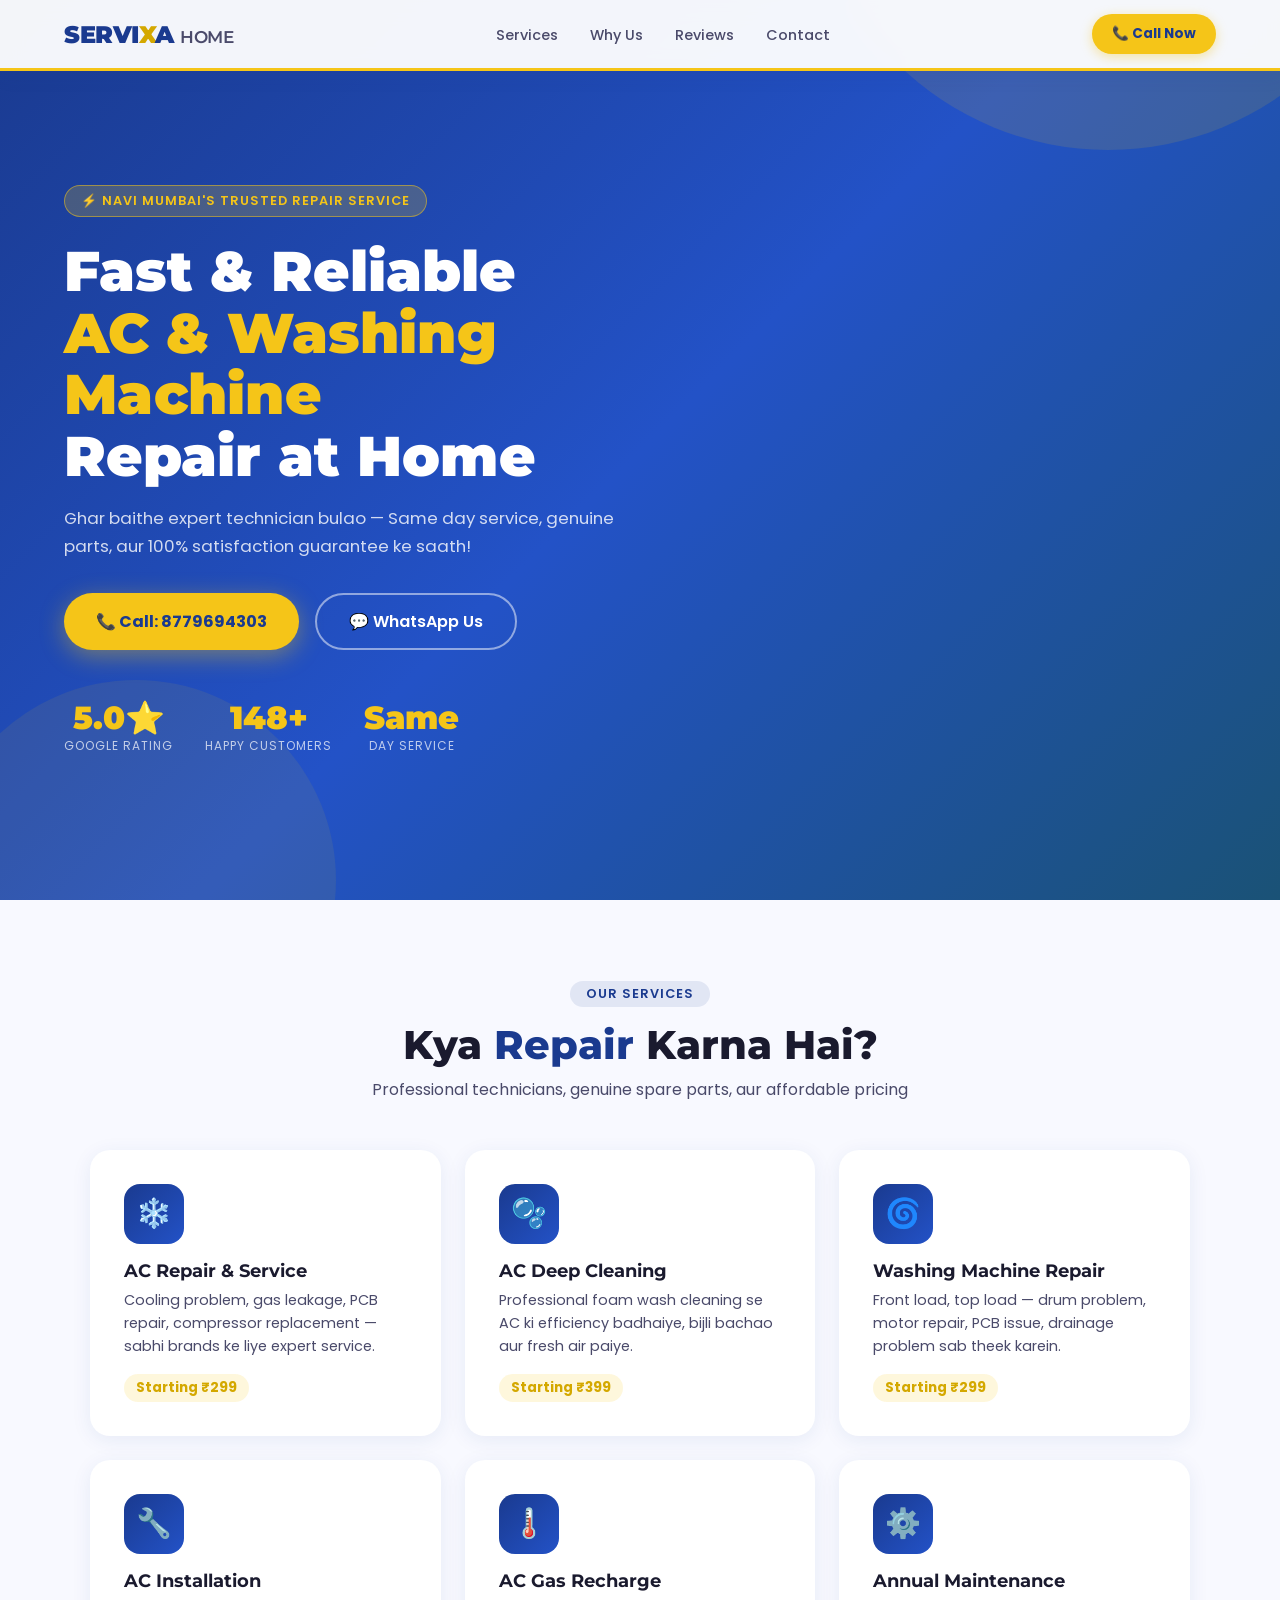
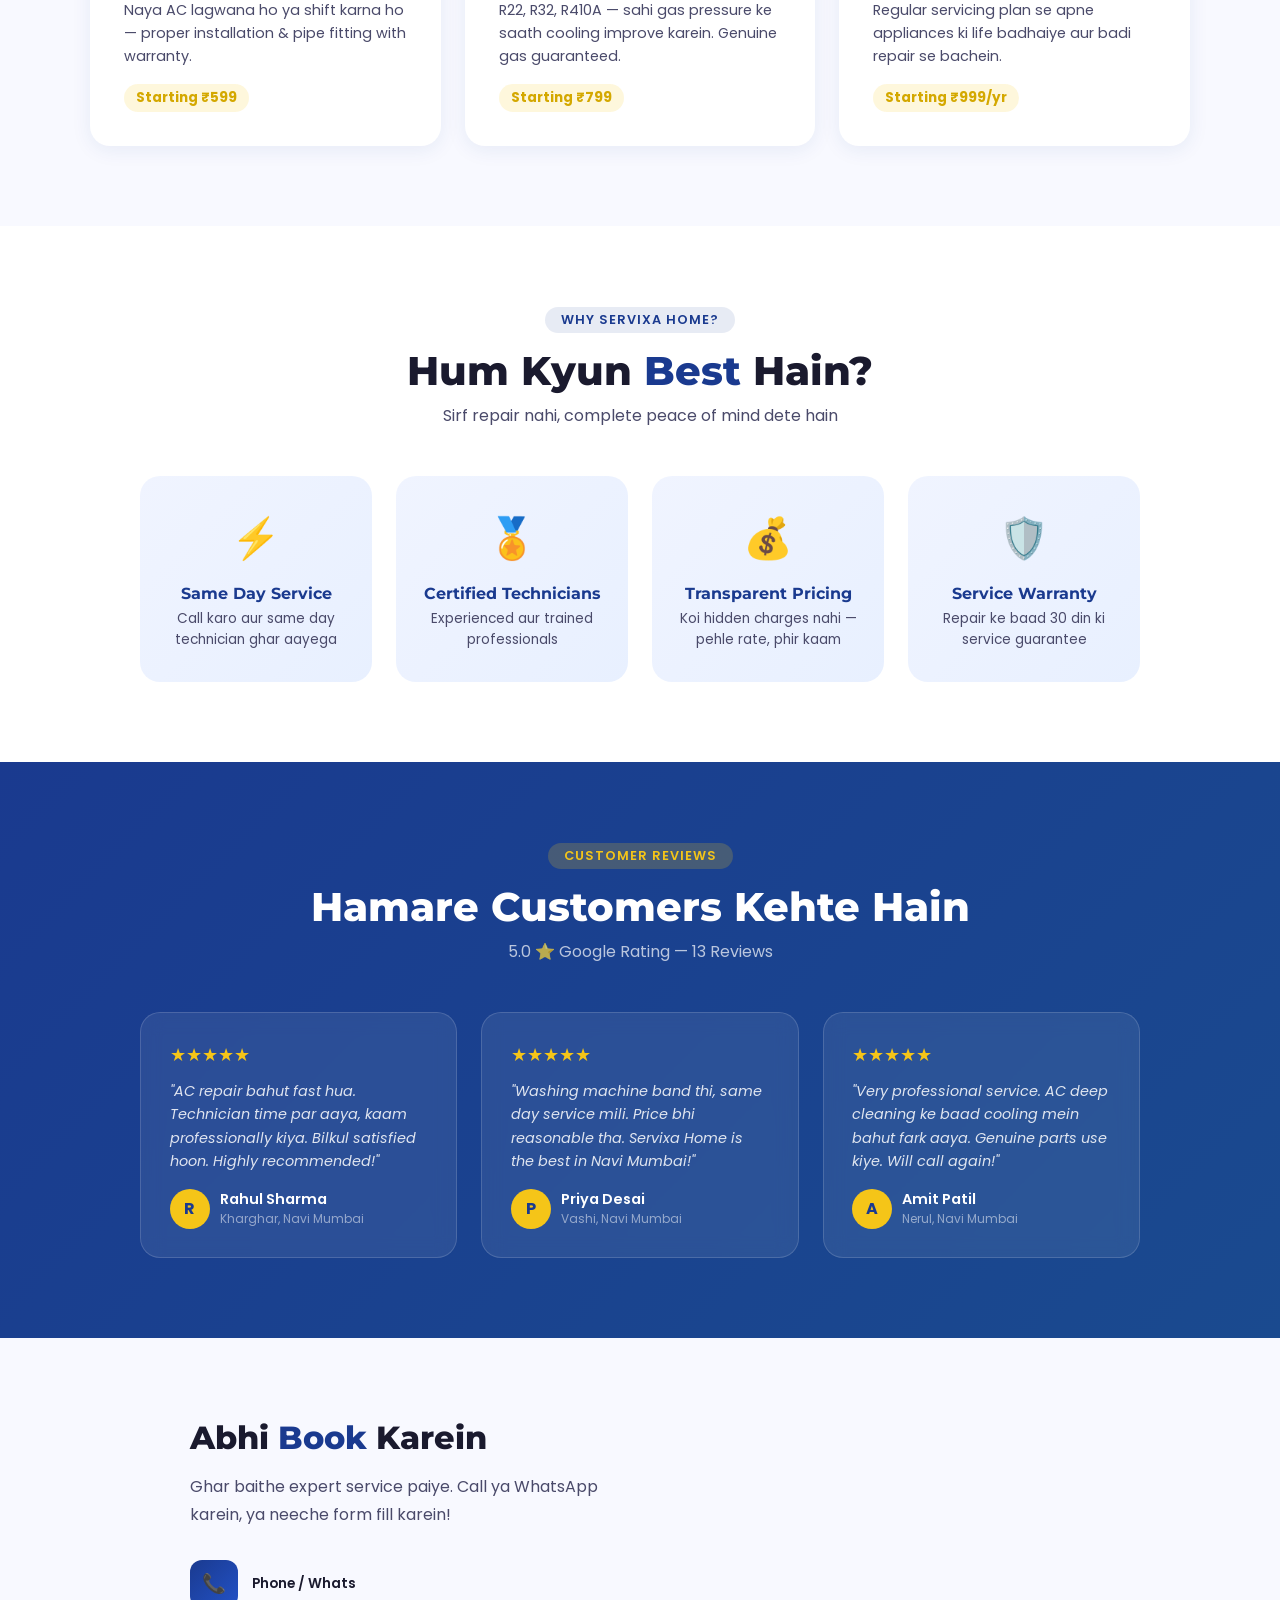
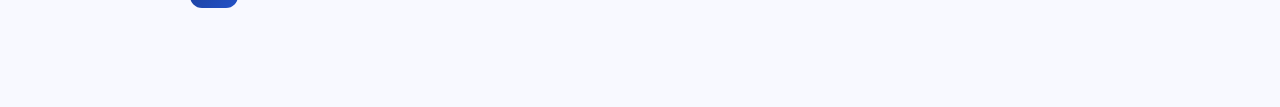
==== index.html @ d8e78448 "Update index.html" ====
<!DOCTYPE html>
<html lang="hi">
<head>
  <meta charset="UTF-8" />
  <meta name="viewport" content="width=device-width, initial-scale=1.0"/>
  <title>Servixa Home – AC & Washing Machine Repair | Navi Mumbai</title>
  <link href="https://fonts.googleapis.com/css2?family=Montserrat:wght@400;600;700;900&family=Poppins:wght@300;400;500;600&display=swap" rel="stylesheet"/>
  <style>
    :root {
      --blue: #1a3a8f;
      --blue-light: #2352c7;
      --yellow: #f5c518;
      --yellow-dark: #d4a800;
      --dark: #1a1a2e;
      --gray: #4a4a6a;
      --light: #f8f9ff;
      --white: #ffffff;
    }

    * { margin: 0; padding: 0; box-sizing: border-box; }

    html { scroll-behavior: smooth; }

    body {
      font-family: 'Poppins', sans-serif;
      background: var(--white);
      color: var(--dark);
      overflow-x: hidden;
    }

    /* ── NAV ── */
    nav {
      position: fixed; top: 0; width: 100%; z-index: 100;
      background: rgba(255,255,255,0.95);
      backdrop-filter: blur(10px);
      border-bottom: 3px solid var(--yellow);
      padding: 14px 5%;
      display: flex; align-items: center; justify-content: space-between;
      box-shadow: 0 2px 20px rgba(26,58,143,0.12);
    }

    .nav-logo {
      font-family: 'Montserrat', sans-serif;
      font-weight: 900; font-size: 1.5rem;
      color: var(--blue);
      letter-spacing: -0.5px;
    }
    .nav-logo span { color: var(--yellow-dark); }

    .nav-links { display: flex; gap: 2rem; list-style: none; }
    .nav-links a {
      text-decoration: none; color: var(--gray);
      font-weight: 500; font-size: 0.9rem;
      transition: color 0.2s;
    }
    .nav-links a:hover { color: var(--blue); }

    .nav-cta {
      background: var(--yellow);
      color: var(--blue);
      font-weight: 700; font-size: 0.85rem;
      padding: 10px 20px; border-radius: 50px;
      text-decoration: none;
      transition: all 0.3s;
      box-shadow: 0 3px 12px rgba(245,197,24,0.4);
    }
    .nav-cta:hover { background: var(--blue); color: var(--white); transform: translateY(-2px); }

    /* ── HERO ── */
    .hero {
      min-height: 100vh;
      background: linear-gradient(135deg, var(--blue) 0%, var(--blue-light) 50%, #1a5276 100%);
      display: flex; align-items: center;
      padding: 100px 5% 60px;
      position: relative; overflow: hidden;
    }

    .hero::before {
      content: '';
      position: absolute; top: -50%; right: -10%;
      width: 600px; height: 600px;
      background: rgba(245,197,24,0.12);
      border-radius: 50%;
    }
    .hero::after {
      content: '';
      position: absolute; bottom: -20%; left: -5%;
      width: 400px; height: 400px;
      background: rgba(245,197,24,0.08);
      border-radius: 50%;
    }

    .hero-content { max-width: 600px; z-index: 1; animation: fadeUp 0.8s ease; }

    .hero-badge {
      display: inline-flex; align-items: center; gap: 6px;
      background: rgba(245,197,24,0.2);
      border: 1px solid rgba(245,197,24,0.5);
      color: var(--yellow);
      padding: 6px 16px; border-radius: 50px;
      font-size: 0.8rem; font-weight: 600;
      margin-bottom: 1.5rem; letter-spacing: 1px; text-transform: uppercase;
    }

    .hero h1 {
      font-family: 'Montserrat', sans-serif;
      font-size: clamp(2.2rem, 5vw, 3.5rem);
      font-weight: 900; color: var(--white);
      line-height: 1.1; margin-bottom: 1rem;
    }
    .hero h1 span { color: var(--yellow); }

    .hero p {
      color: rgba(255,255,255,0.8);
      font-size: 1.05rem; line-height: 1.7;
      margin-bottom: 2rem;
    }

    .hero-buttons { display: flex; gap: 1rem; flex-wrap: wrap; }

    .btn-primary {
      background: var(--yellow);
      color: var(--blue);
      font-weight: 700; font-size: 1rem;
      padding: 14px 32px; border-radius: 50px;
      text-decoration: none;
      transition: all 0.3s;
      box-shadow: 0 6px 25px rgba(245,197,24,0.4);
      display: flex; align-items: center; gap: 8px;
    }
    .btn-primary:hover { transform: translateY(-3px); box-shadow: 0 10px 30px rgba(245,197,24,0.5); }

    .btn-secondary {
      border: 2px solid rgba(255,255,255,0.5);
      color: var(--white);
      font-weight: 600; font-size: 1rem;
      padding: 14px 32px; border-radius: 50px;
      text-decoration: none;
      transition: all 0.3s;
      display: flex; align-items: center; gap: 8px;
    }
    .btn-secondary:hover { background: rgba(255,255,255,0.1); border-color: white; }

    .hero-stats {
      display: flex; gap: 2rem; margin-top: 3rem;
      flex-wrap: wrap;
    }
    .stat { text-align: center; }
    .stat-num {
      font-family: 'Montserrat', sans-serif;
      font-size: 2rem; font-weight: 900; color: var(--yellow);
    }
    .stat-label { font-size: 0.75rem; color: rgba(255,255,255,0.7); text-transform: uppercase; letter-spacing: 1px; }

    /* ── SERVICES ── */
    .services {
      padding: 80px 5%;
      background: var(--light);
    }

    .section-header { text-align: center; margin-bottom: 3rem; }
    .section-tag {
      display: inline-block;
      background: rgba(26,58,143,0.1);
      color: var(--blue);
      padding: 4px 16px; border-radius: 50px;
      font-size: 0.8rem; font-weight: 600;
      text-transform: uppercase; letter-spacing: 1px;
      margin-bottom: 0.8rem;
    }
    .section-header h2 {
      font-family: 'Montserrat', sans-serif;
      font-size: clamp(1.8rem, 4vw, 2.5rem);
      font-weight: 800; color: var(--dark);
    }
    .section-header h2 span { color: var(--blue); }
    .section-header p { color: var(--gray); margin-top: 0.5rem; font-size: 1rem; }

    .services-grid {
      display: grid;
      grid-template-columns: repeat(auto-fit, minmax(260px, 1fr));
      gap: 1.5rem; max-width: 1100px; margin: 0 auto;
    }

    .service-card {
      background: var(--white);
      border-radius: 20px;
      padding: 2rem;
      box-shadow: 0 4px 20px rgba(26,58,143,0.08);
      transition: all 0.3s;
      border: 2px solid transparent;
      position: relative; overflow: hidden;
    }
    .service-card::before {
      content: '';
      position: absolute; top: 0; left: 0;
      width: 4px; height: 100%;
      background: var(--yellow);
      transform: scaleY(0);
      transition: transform 0.3s;
    }
    .service-card:hover { transform: translateY(-6px); border-color: rgba(26,58,143,0.15); box-shadow: 0 12px 35px rgba(26,58,143,0.15); }
    .service-card:hover::before { transform: scaleY(1); }

    .service-icon {
      width: 60px; height: 60px;
      background: linear-gradient(135deg, var(--blue), var(--blue-light));
      border-radius: 16px;
      display: flex; align-items: center; justify-content: center;
      font-size: 1.8rem; margin-bottom: 1rem;
    }
    .service-card h3 {
      font-family: 'Montserrat', sans-serif;
      font-size: 1.1rem; font-weight: 700;
      color: var(--dark); margin-bottom: 0.5rem;
    }
    .service-card p { color: var(--gray); font-size: 0.9rem; line-height: 1.6; }

    .service-price {
      margin-top: 1rem;
      display: inline-block;
      background: rgba(245,197,24,0.15);
      color: var(--yellow-dark);
      font-weight: 700; font-size: 0.85rem;
      padding: 4px 12px; border-radius: 50px;
    }

    /* ── WHY US ── */
    .why-us {
      padding: 80px 5%;
      background: var(--white);
    }

    .why-grid {
      display: grid;
      grid-template-columns: repeat(auto-fit, minmax(220px, 1fr));
      gap: 1.5rem; max-width: 1000px; margin: 0 auto;
    }

    .why-card {
      text-align: center; padding: 2rem 1.5rem;
      border-radius: 20px;
      background: linear-gradient(135deg, #f0f4ff, #e8f0ff);
      transition: transform 0.3s;
    }
    .why-card:hover { transform: translateY(-4px); }
    .why-card .icon { font-size: 2.5rem; margin-bottom: 1rem; }
    .why-card h3 {
      font-family: 'Montserrat', sans-serif;
      font-weight: 700; font-size: 1rem;
      color: var(--blue); margin-bottom: 0.4rem;
    }
    .why-card p { color: var(--gray); font-size: 0.85rem; line-height: 1.5; }

    /* ── REVIEWS ── */
    .reviews {
      padding: 80px 5%;
      background: linear-gradient(135deg, var(--blue) 0%, #1a4a8f 100%);
    }
    .reviews .section-header h2 { color: var(--white); }
    .reviews .section-tag { background: rgba(245,197,24,0.2); color: var(--yellow); }
    .reviews .section-header p { color: rgba(255,255,255,0.7); }

    .reviews-grid {
      display: grid;
      grid-template-columns: repeat(auto-fit, minmax(280px, 1fr));
      gap: 1.5rem; max-width: 1000px; margin: 0 auto;
    }

    .review-card {
      background: rgba(255,255,255,0.08);
      backdrop-filter: blur(10px);
      border: 1px solid rgba(255,255,255,0.15);
      border-radius: 20px; padding: 1.8rem;
      transition: transform 0.3s;
    }
    .review-card:hover { transform: translateY(-4px); }
    .stars { color: var(--yellow); font-size: 1.1rem; margin-bottom: 0.8rem; }
    .review-text { color: rgba(255,255,255,0.85); font-size: 0.9rem; line-height: 1.6; margin-bottom: 1rem; font-style: italic; }
    .reviewer { display: flex; align-items: center; gap: 10px; }
    .reviewer-avatar {
      width: 40px; height: 40px; border-radius: 50%;
      background: var(--yellow); display: flex; align-items: center;
      justify-content: center; font-weight: 700; color: var(--blue);
      font-size: 1rem;
    }
    .reviewer-name { color: var(--white); font-weight: 600; font-size: 0.9rem; }
    .reviewer-loc { color: rgba(255,255,255,0.5); font-size: 0.75rem; }

    /* ── CONTACT ── */
    .contact {
      padding: 80px 5%;
      background: var(--light);
    }

    .contact-container {
      max-width: 900px; margin: 0 auto;
      display: grid; grid-template-columns: 1fr 1fr; gap: 3rem;
      align-items: center;
    }

    .contact-info h2 {
      font-family: 'Montserrat', sans-serif;
      font-size: 2rem; font-weight: 800;
      color: var(--dark); margin-bottom: 1rem;
    }
    .contact-info h2 span { color: var(--blue); }
    .contact-info p { color: var(--gray); line-height: 1.7; margin-bottom: 2rem; }

    .contact-item {
      display: flex; align-items: center; gap: 14px;
      margin-bottom: 1.2rem;
    }
    .contact-item-icon {
      width: 48px; height: 48px; flex-shrink: 0;
      background: linear-gradient(135deg, var(--blue), var(--blue-light));
      border-radius: 12px;
      display: flex; align-items: center; justify-content: center;
      font-size: 1.2rem;
    }
    .contact-item-text strong { display: block; color: var(--dark); font-weight: 600; font-size: 0.85rem; }
    .contact-item-text a, .contact-item-text span { color: var(--gray); font-size: 0.9rem; text-decoration: none; }
    .contact-item-text a:hover { color: var(--blue); }

    .contact-form {
      background: var(--white);
      border-radius: 24px;
      padding: 2rem;
      box-shadow: 0 8px 30px rgba(26,58,143,0.1);
    }
    .contact-form h3 {
      font-family: 'Montserrat', sans-serif;
      font-weight: 700; font-size: 1.2rem;
      color: var(--dark); margin-bottom: 1.5rem;
    }

    .form-group { margin-bottom: 1rem; }
    .form-group label { display: block; font-size: 0.82rem; font-weight: 600; color: var(--gray); margin-bottom: 6px; }
    .form-group input,
    .form-group select,
    .form-group textarea {
      width: 100%; padding: 12px 16px;
      border: 2px solid #e8ecf5;
      border-radius: 12px;
      font-family: 'Poppins', sans-serif;
      font-size: 0.9rem; color: var(--dark);
      transition: border-color 0.2s; outline: none;
    }
    .form-group input:focus,
    .form-group select:focus,
    .form-group textarea:focus { border-color: var(--blue); }
    .form-group textarea { resize: none; height: 80px; }

    .btn-submit {
      width: 100%;
      background: linear-gradient(135deg, var(--blue), var(--blue-light));
      color: var(--white);
      font-family: 'Montserrat', sans-serif;
      font-weight: 700; font-size: 1rem;
      padding: 14px; border: none;
      border-radius: 12px; cursor: pointer;
      transition: all 0.3s;
      box-shadow: 0 6px 20px rgba(26,58,143,0.3);
    }
    .btn-submit:hover { transform: translateY(-2px); box-shadow: 0 10px 28px rgba(26,58,143,0.4); }

    /* ── WHATSAPP FLOAT ── */
    .whatsapp-float {
      position: fixed; bottom: 28px; right: 28px; z-index: 200;
      width: 58px; height: 58px;
      background: #25D366;
      border-radius: 50%;
      display: flex; align-items: center; justify-content: center;
      box-shadow: 0 6px 25px rgba(37,211,102,0.5);
      text-decoration: none;
      animation: pulse 2s infinite;
      transition: transform 0.3s;
    }
    .whatsapp-float:hover { transform: scale(1.1); }
    .whatsapp-float svg { width: 30px; height: 30px; fill: white; }

    /* ── FOOTER ── */
    footer {
      background: var(--dark);
      color: rgba(255,255,255,0.7);
      text-align: center;
      padding: 2rem 5%;
      font-size: 0.85rem;
    }
    footer strong { color: var(--yellow); }

    /* ── ANIMATIONS ── */
    @keyframes fadeUp {
      from { opacity: 0; transform: translateY(30px); }
      to { opacity: 1; transform: translateY(0); }
    }
    @keyframes pulse {
      0%, 100% { box-shadow: 0 6px 25px rgba(37,211,102,0.5); }
      50% { box-shadow: 0 6px 35px rgba(37,211,102,0.8); }
    }

    /* ── RESPONSIVE ── */
    @media (max-width: 768px) {
      .nav-links { display: none; }
      .contact-container { grid-template-columns: 1fr; }
      .hero-stats { gap: 1.2rem; }
    }
  </style>
</head>
<body>

<!-- NAV -->
<nav>
  <div class="nav-logo">SERVI<span>X</span>A <span style="font-size:0.7em;font-weight:600;color:var(--gray)">HOME</span></div>
  <ul class="nav-links">
    <li><a href="#services">Services</a></li>
    <li><a href="#why-us">Why Us</a></li>
    <li><a href="#reviews">Reviews</a></li>
    <li><a href="#contact">Contact</a></li>
  </ul>
  <a href="tel:8779694303" class="nav-cta">📞 Call Now</a>
</nav>

<!-- HERO -->
<section class="hero">
  <div class="hero-content">
    <div class="hero-badge">⚡ Navi Mumbai's Trusted Repair Service</div>
    <h1>Fast & Reliable<br/><span>AC & Washing Machine</span><br/>Repair at Home</h1>
    <p>Ghar baithe expert technician bulao — Same day service, genuine parts, aur 100% satisfaction guarantee ke saath!</p>
    <div class="hero-buttons">
      <a href="tel:8779694303" class="btn-primary">📞 Call: 8779694303</a>
      <a href="https://wa.me/918779694303" class="btn-secondary" target="_blank">💬 WhatsApp Us</a>
    </div>
    <div class="hero-stats">
      <div class="stat">
        <div class="stat-num">5.0⭐</div>
        <div class="stat-label">Google Rating</div>
      </div>
      <div class="stat">
        <div class="stat-num">148+</div>
        <div class="stat-label">Happy Customers</div>
      </div>
      <div class="stat">
        <div class="stat-num">Same</div>
        <div class="stat-label">Day Service</div>
      </div>
    </div>
  </div>
</section>

<!-- SERVICES -->
<section class="services" id="services">
  <div class="section-header">
    <div class="section-tag">Our Services</div>
    <h2>Kya <span>Repair</span> Karna Hai?</h2>
    <p>Professional technicians, genuine spare parts, aur affordable pricing</p>
  </div>
  <div class="services-grid">

    <div class="service-card">
      <div class="service-icon">❄️</div>
      <h3>AC Repair & Service</h3>
      <p>Cooling problem, gas leakage, PCB repair, compressor replacement — sabhi brands ke liye expert service.</p>
      <span class="service-price">Starting ₹299</span>
    </div>

    <div class="service-card">
      <div class="service-icon">🫧</div>
      <h3>AC Deep Cleaning</h3>
      <p>Professional foam wash cleaning se AC ki efficiency badhaiye, bijli bachao aur fresh air paiye.</p>
      <span class="service-price">Starting ₹399</span>
    </div>

    <div class="service-card">
      <div class="service-icon">🌀</div>
      <h3>Washing Machine Repair</h3>
      <p>Front load, top load — drum problem, motor repair, PCB issue, drainage problem sab theek karein.</p>
      <span class="service-price">Starting ₹299</span>
    </div>

    <div class="service-card">
      <div class="service-icon">🔧</div>
      <h3>AC Installation</h3>
      <p>Naya AC lagwana ho ya shift karna ho — proper installation & pipe fitting with warranty.</p>
      <span class="service-price">Starting ₹599</span>
    </div>

    <div class="service-card">
      <div class="service-icon">🌡️</div>
      <h3>AC Gas Recharge</h3>
      <p>R22, R32, R410A — sahi gas pressure ke saath cooling improve karein. Genuine gas guaranteed.</p>
      <span class="service-price">Starting ₹799</span>
    </div>

    <div class="service-card">
      <div class="service-icon">⚙️</div>
      <h3>Annual Maintenance</h3>
      <p>Regular servicing plan se apne appliances ki life badhaiye aur badi repair se bachein.</p>
      <span class="service-price">Starting ₹999/yr</span>
    </div>

  </div>
</section>

<!-- WHY US -->
<section class="why-us" id="why-us">
  <div class="section-header">
    <div class="section-tag">Why Servixa Home?</div>
    <h2>Hum Kyun <span>Best</span> Hain?</h2>
    <p>Sirf repair nahi, complete peace of mind dete hain</p>
  </div>
  <div class="why-grid">
    <div class="why-card">
      <div class="icon">⚡</div>
      <h3>Same Day Service</h3>
      <p>Call karo aur same day technician ghar aayega</p>
    </div>
    <div class="why-card">
      <div class="icon">🏅</div>
      <h3>Certified Technicians</h3>
      <p>Experienced aur trained professionals</p>
    </div>
    <div class="why-card">
      <div class="icon">💰</div>
      <h3>Transparent Pricing</h3>
      <p>Koi hidden charges nahi — pehle rate, phir kaam</p>
    </div>
    <div class="why-card">
      <div class="icon">🛡️</div>
      <h3>Service Warranty</h3>
      <p>Repair ke baad 30 din ki service guarantee</p>
    </div>
  </div>
</section>

<!-- REVIEWS -->
<section class="reviews" id="reviews">
  <div class="section-header">
    <div class="section-tag">Customer Reviews</div>
    <h2>Hamare Customers Kehte Hain</h2>
    <p>5.0 ⭐ Google Rating — 13 Reviews</p>
  </div>
  <div class="reviews-grid">
    <div class="review-card">
      <div class="stars">★★★★★</div>
      <p class="review-text">"AC repair bahut fast hua. Technician time par aaya, kaam professionally kiya. Bilkul satisfied hoon. Highly recommended!"</p>
      <div class="reviewer">
        <div class="reviewer-avatar">R</div>
        <div>
          <div class="reviewer-name">Rahul Sharma</div>
          <div class="reviewer-loc">Kharghar, Navi Mumbai</div>
        </div>
      </div>
    </div>
    <div class="review-card">
      <div class="stars">★★★★★</div>
      <p class="review-text">"Washing machine band thi, same day service mili. Price bhi reasonable tha. Servixa Home is the best in Navi Mumbai!"</p>
      <div class="reviewer">
        <div class="reviewer-avatar">P</div>
        <div>
          <div class="reviewer-name">Priya Desai</div>
          <div class="reviewer-loc">Vashi, Navi Mumbai</div>
        </div>
      </div>
    </div>
    <div class="review-card">
      <div class="stars">★★★★★</div>
      <p class="review-text">"Very professional service. AC deep cleaning ke baad cooling mein bahut fark aaya. Genuine parts use kiye. Will call again!"</p>
      <div class="reviewer">
        <div class="reviewer-avatar">A</div>
        <div>
          <div class="reviewer-name">Amit Patil</div>
          <div class="reviewer-loc">Nerul, Navi Mumbai</div>
        </div>
      </div>
    </div>
  </div>
</section>

<!-- CONTACT -->
<section class="contact" id="contact">
  <div class="contact-container">
    <div class="contact-info">
      <h2>Abhi <span>Book</span> Karein</h2>
      <p>Ghar baithe expert service paiye. Call ya WhatsApp karein, ya neeche form fill karein!</p>

      <div class="contact-item">
        <div class="contact-item-icon">📞</div>
        <div class="contact-item-text">
          <strong>Phone / Whats
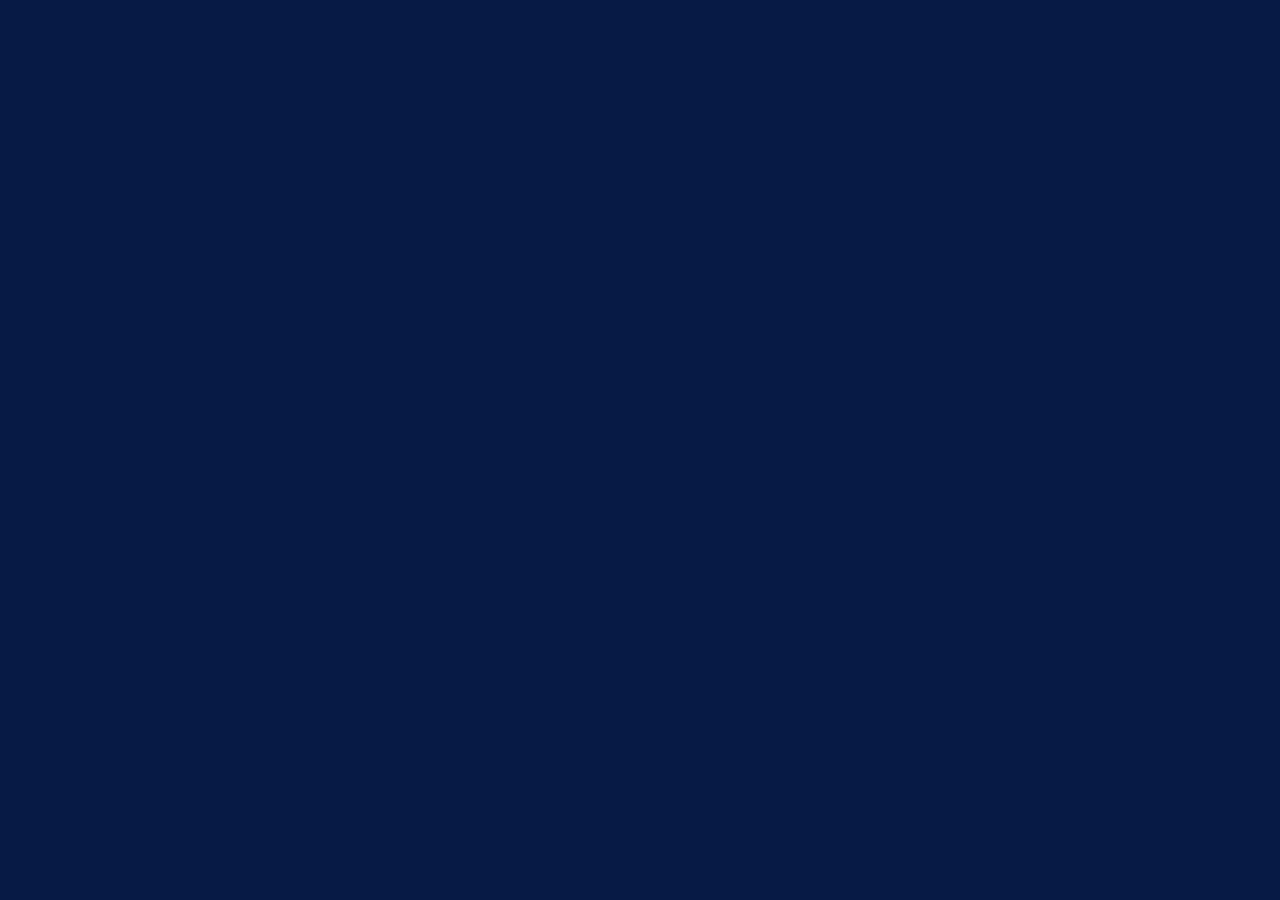
==== commit 886c62ed: "Update index.html" ====
--- a/index.html
+++ b/index.html
@@ -1,590 +1,860 @@
-<!DOCTYPE html>
+ <!DOCTYPE html>
 <html lang="hi">
 <head>
-  <meta charset="UTF-8" />
-  <meta name="viewport" content="width=device-width, initial-scale=1.0"/>
-  <title>Servixa Home – AC & Washing Machine Repair | Navi Mumbai</title>
-  <link href="https://fonts.googleapis.com/css2?family=Montserrat:wght@400;600;700;900&family=Poppins:wght@300;400;500;600&display=swap" rel="stylesheet"/>
-  <style>
-    :root {
-      --blue: #1a3a8f;
-      --blue-light: #2352c7;
-      --yellow: #f5c518;
-      --yellow-dark: #d4a800;
-      --dark: #1a1a2e;
-      --gray: #4a4a6a;
-      --light: #f8f9ff;
-      --white: #ffffff;
-    }
-
-    * { margin: 0; padding: 0; box-sizing: border-box; }
-
-    html { scroll-behavior: smooth; }
-
-    body {
-      font-family: 'Poppins', sans-serif;
-      background: var(--white);
-      color: var(--dark);
-      overflow-x: hidden;
-    }
-
-    /* ── NAV ── */
-    nav {
-      position: fixed; top: 0; width: 100%; z-index: 100;
-      background: rgba(255,255,255,0.95);
-      backdrop-filter: blur(10px);
-      border-bottom: 3px solid var(--yellow);
-      padding: 14px 5%;
-      display: flex; align-items: center; justify-content: space-between;
-      box-shadow: 0 2px 20px rgba(26,58,143,0.12);
-    }
-
-    .nav-logo {
-      font-family: 'Montserrat', sans-serif;
-      font-weight: 900; font-size: 1.5rem;
-      color: var(--blue);
-      letter-spacing: -0.5px;
-    }
-    .nav-logo span { color: var(--yellow-dark); }
-
-    .nav-links { display: flex; gap: 2rem; list-style: none; }
-    .nav-links a {
-      text-decoration: none; color: var(--gray);
-      font-weight: 500; font-size: 0.9rem;
-      transition: color 0.2s;
-    }
-    .nav-links a:hover { color: var(--blue); }
-
-    .nav-cta {
-      background: var(--yellow);
-      color: var(--blue);
-      font-weight: 700; font-size: 0.85rem;
-      padding: 10px 20px; border-radius: 50px;
-      text-decoration: none;
-      transition: all 0.3s;
-      box-shadow: 0 3px 12px rgba(245,197,24,0.4);
-    }
-    .nav-cta:hover { background: var(--blue); color: var(--white); transform: translateY(-2px); }
-
-    /* ── HERO ── */
-    .hero {
-      min-height: 100vh;
-      background: linear-gradient(135deg, var(--blue) 0%, var(--blue-light) 50%, #1a5276 100%);
-      display: flex; align-items: center;
-      padding: 100px 5% 60px;
-      position: relative; overflow: hidden;
-    }
-
-    .hero::before {
-      content: '';
-      position: absolute; top: -50%; right: -10%;
-      width: 600px; height: 600px;
-      background: rgba(245,197,24,0.12);
-      border-radius: 50%;
-    }
-    .hero::after {
-      content: '';
-      position: absolute; bottom: -20%; left: -5%;
-      width: 400px; height: 400px;
-      background: rgba(245,197,24,0.08);
-      border-radius: 50%;
-    }
-
-    .hero-content { max-width: 600px; z-index: 1; animation: fadeUp 0.8s ease; }
-
-    .hero-badge {
-      display: inline-flex; align-items: center; gap: 6px;
-      background: rgba(245,197,24,0.2);
-      border: 1px solid rgba(245,197,24,0.5);
-      color: var(--yellow);
-      padding: 6px 16px; border-radius: 50px;
-      font-size: 0.8rem; font-weight: 600;
-      margin-bottom: 1.5rem; letter-spacing: 1px; text-transform: uppercase;
-    }
-
-    .hero h1 {
-      font-family: 'Montserrat', sans-serif;
-      font-size: clamp(2.2rem, 5vw, 3.5rem);
-      font-weight: 900; color: var(--white);
-      line-height: 1.1; margin-bottom: 1rem;
-    }
-    .hero h1 span { color: var(--yellow); }
-
-    .hero p {
-      color: rgba(255,255,255,0.8);
-      font-size: 1.05rem; line-height: 1.7;
-      margin-bottom: 2rem;
-    }
-
-    .hero-buttons { display: flex; gap: 1rem; flex-wrap: wrap; }
-
-    .btn-primary {
-      background: var(--yellow);
-      color: var(--blue);
-      font-weight: 700; font-size: 1rem;
-      padding: 14px 32px; border-radius: 50px;
-      text-decoration: none;
-      transition: all 0.3s;
-      box-shadow: 0 6px 25px rgba(245,197,24,0.4);
-      display: flex; align-items: center; gap: 8px;
-    }
-    .btn-primary:hover { transform: translateY(-3px); box-shadow: 0 10px 30px rgba(245,197,24,0.5); }
-
-    .btn-secondary {
-      border: 2px solid rgba(255,255,255,0.5);
-      color: var(--white);
-      font-weight: 600; font-size: 1rem;
-      padding: 14px 32px; border-radius: 50px;
-      text-decoration: none;
-      transition: all 0.3s;
-      display: flex; align-items: center; gap: 8px;
-    }
-    .btn-secondary:hover { background: rgba(255,255,255,0.1); border-color: white; }
-
-    .hero-stats {
-      display: flex; gap: 2rem; margin-top: 3rem;
-      flex-wrap: wrap;
-    }
-    .stat { text-align: center; }
-    .stat-num {
-      font-family: 'Montserrat', sans-serif;
-      font-size: 2rem; font-weight: 900; color: var(--yellow);
-    }
-    .stat-label { font-size: 0.75rem; color: rgba(255,255,255,0.7); text-transform: uppercase; letter-spacing: 1px; }
-
-    /* ── SERVICES ── */
-    .services {
-      padding: 80px 5%;
-      background: var(--light);
-    }
-
-    .section-header { text-align: center; margin-bottom: 3rem; }
-    .section-tag {
-      display: inline-block;
-      background: rgba(26,58,143,0.1);
-      color: var(--blue);
-      padding: 4px 16px; border-radius: 50px;
-      font-size: 0.8rem; font-weight: 600;
-      text-transform: uppercase; letter-spacing: 1px;
-      margin-bottom: 0.8rem;
-    }
-    .section-header h2 {
-      font-family: 'Montserrat', sans-serif;
-      font-size: clamp(1.8rem, 4vw, 2.5rem);
-      font-weight: 800; color: var(--dark);
-    }
-    .section-header h2 span { color: var(--blue); }
-    .section-header p { color: var(--gray); margin-top: 0.5rem; font-size: 1rem; }
-
-    .services-grid {
-      display: grid;
-      grid-template-columns: repeat(auto-fit, minmax(260px, 1fr));
-      gap: 1.5rem; max-width: 1100px; margin: 0 auto;
-    }
-
-    .service-card {
-      background: var(--white);
-      border-radius: 20px;
-      padding: 2rem;
-      box-shadow: 0 4px 20px rgba(26,58,143,0.08);
-      transition: all 0.3s;
-      border: 2px solid transparent;
-      position: relative; overflow: hidden;
-    }
-    .service-card::before {
-      content: '';
-      position: absolute; top: 0; left: 0;
-      width: 4px; height: 100%;
-      background: var(--yellow);
-      transform: scaleY(0);
-      transition: transform 0.3s;
-    }
-    .service-card:hover { transform: translateY(-6px); border-color: rgba(26,58,143,0.15); box-shadow: 0 12px 35px rgba(26,58,143,0.15); }
-    .service-card:hover::before { transform: scaleY(1); }
-
-    .service-icon {
-      width: 60px; height: 60px;
-      background: linear-gradient(135deg, var(--blue), var(--blue-light));
-      border-radius: 16px;
-      display: flex; align-items: center; justify-content: center;
-      font-size: 1.8rem; margin-bottom: 1rem;
-    }
-    .service-card h3 {
-      font-family: 'Montserrat', sans-serif;
-      font-size: 1.1rem; font-weight: 700;
-      color: var(--dark); margin-bottom: 0.5rem;
-    }
-    .service-card p { color: var(--gray); font-size: 0.9rem; line-height: 1.6; }
-
-    .service-price {
-      margin-top: 1rem;
-      display: inline-block;
-      background: rgba(245,197,24,0.15);
-      color: var(--yellow-dark);
-      font-weight: 700; font-size: 0.85rem;
-      padding: 4px 12px; border-radius: 50px;
-    }
-
-    /* ── WHY US ── */
-    .why-us {
-      padding: 80px 5%;
-      background: var(--white);
-    }
-
-    .why-grid {
-      display: grid;
-      grid-template-columns: repeat(auto-fit, minmax(220px, 1fr));
-      gap: 1.5rem; max-width: 1000px; margin: 0 auto;
-    }
-
-    .why-card {
-      text-align: center; padding: 2rem 1.5rem;
-      border-radius: 20px;
-      background: linear-gradient(135deg, #f0f4ff, #e8f0ff);
-      transition: transform 0.3s;
-    }
-    .why-card:hover { transform: translateY(-4px); }
-    .why-card .icon { font-size: 2.5rem; margin-bottom: 1rem; }
-    .why-card h3 {
-      font-family: 'Montserrat', sans-serif;
-      font-weight: 700; font-size: 1rem;
-      color: var(--blue); margin-bottom: 0.4rem;
-    }
-    .why-card p { color: var(--gray); font-size: 0.85rem; line-height: 1.5; }
-
-    /* ── REVIEWS ── */
-    .reviews {
-      padding: 80px 5%;
-      background: linear-gradient(135deg, var(--blue) 0%, #1a4a8f 100%);
-    }
-    .reviews .section-header h2 { color: var(--white); }
-    .reviews .section-tag { background: rgba(245,197,24,0.2); color: var(--yellow); }
-    .reviews .section-header p { color: rgba(255,255,255,0.7); }
-
-    .reviews-grid {
-      display: grid;
-      grid-template-columns: repeat(auto-fit, minmax(280px, 1fr));
-      gap: 1.5rem; max-width: 1000px; margin: 0 auto;
-    }
-
-    .review-card {
-      background: rgba(255,255,255,0.08);
-      backdrop-filter: blur(10px);
-      border: 1px solid rgba(255,255,255,0.15);
-      border-radius: 20px; padding: 1.8rem;
-      transition: transform 0.3s;
-    }
-    .review-card:hover { transform: translateY(-4px); }
-    .stars { color: var(--yellow); font-size: 1.1rem; margin-bottom: 0.8rem; }
-    .review-text { color: rgba(255,255,255,0.85); font-size: 0.9rem; line-height: 1.6; margin-bottom: 1rem; font-style: italic; }
-    .reviewer { display: flex; align-items: center; gap: 10px; }
-    .reviewer-avatar {
-      width: 40px; height: 40px; border-radius: 50%;
-      background: var(--yellow); display: flex; align-items: center;
-      justify-content: center; font-weight: 700; color: var(--blue);
-      font-size: 1rem;
-    }
-    .reviewer-name { color: var(--white); font-weight: 600; font-size: 0.9rem; }
-    .reviewer-loc { color: rgba(255,255,255,0.5); font-size: 0.75rem; }
-
-    /* ── CONTACT ── */
-    .contact {
-      padding: 80px 5%;
-      background: var(--light);
-    }
-
-    .contact-container {
-      max-width: 900px; margin: 0 auto;
-      display: grid; grid-template-columns: 1fr 1fr; gap: 3rem;
-      align-items: center;
-    }
-
-    .contact-info h2 {
-      font-family: 'Montserrat', sans-serif;
-      font-size: 2rem; font-weight: 800;
-      color: var(--dark); margin-bottom: 1rem;
-    }
-    .contact-info h2 span { color: var(--blue); }
-    .contact-info p { color: var(--gray); line-height: 1.7; margin-bottom: 2rem; }
-
-    .contact-item {
-      display: flex; align-items: center; gap: 14px;
-      margin-bottom: 1.2rem;
-    }
-    .contact-item-icon {
-      width: 48px; height: 48px; flex-shrink: 0;
-      background: linear-gradient(135deg, var(--blue), var(--blue-light));
-      border-radius: 12px;
-      display: flex; align-items: center; justify-content: center;
-      font-size: 1.2rem;
-    }
-    .contact-item-text strong { display: block; color: var(--dark); font-weight: 600; font-size: 0.85rem; }
-    .contact-item-text a, .contact-item-text span { color: var(--gray); font-size: 0.9rem; text-decoration: none; }
-    .contact-item-text a:hover { color: var(--blue); }
-
-    .contact-form {
-      background: var(--white);
-      border-radius: 24px;
-      padding: 2rem;
-      box-shadow: 0 8px 30px rgba(26,58,143,0.1);
-    }
-    .contact-form h3 {
-      font-family: 'Montserrat', sans-serif;
-      font-weight: 700; font-size: 1.2rem;
-      color: var(--dark); margin-bottom: 1.5rem;
-    }
-
-    .form-group { margin-bottom: 1rem; }
-    .form-group label { display: block; font-size: 0.82rem; font-weight: 600; color: var(--gray); margin-bottom: 6px; }
-    .form-group input,
-    .form-group select,
-    .form-group textarea {
-      width: 100%; padding: 12px 16px;
-      border: 2px solid #e8ecf5;
-      border-radius: 12px;
-      font-family: 'Poppins', sans-serif;
-      font-size: 0.9rem; color: var(--dark);
-      transition: border-color 0.2s; outline: none;
-    }
-    .form-group input:focus,
-    .form-group select:focus,
-    .form-group textarea:focus { border-color: var(--blue); }
-    .form-group textarea { resize: none; height: 80px; }
-
-    .btn-submit {
-      width: 100%;
-      background: linear-gradient(135deg, var(--blue), var(--blue-light));
-      color: var(--white);
-      font-family: 'Montserrat', sans-serif;
-      font-weight: 700; font-size: 1rem;
-      padding: 14px; border: none;
-      border-radius: 12px; cursor: pointer;
-      transition: all 0.3s;
-      box-shadow: 0 6px 20px rgba(26,58,143,0.3);
-    }
-    .btn-submit:hover { transform: translateY(-2px); box-shadow: 0 10px 28px rgba(26,58,143,0.4); }
-
-    /* ── WHATSAPP FLOAT ── */
-    .whatsapp-float {
-      position: fixed; bottom: 28px; right: 28px; z-index: 200;
-      width: 58px; height: 58px;
-      background: #25D366;
-      border-radius: 50%;
-      display: flex; align-items: center; justify-content: center;
-      box-shadow: 0 6px 25px rgba(37,211,102,0.5);
-      text-decoration: none;
-      animation: pulse 2s infinite;
-      transition: transform 0.3s;
-    }
-    .whatsapp-float:hover { transform: scale(1.1); }
-    .whatsapp-float svg { width: 30px; height: 30px; fill: white; }
-
-    /* ── FOOTER ── */
-    footer {
-      background: var(--dark);
-      color: rgba(255,255,255,0.7);
-      text-align: center;
-      padding: 2rem 5%;
-      font-size: 0.85rem;
-    }
-    footer strong { color: var(--yellow); }
-
-    /* ── ANIMATIONS ── */
-    @keyframes fadeUp {
-      from { opacity: 0; transform: translateY(30px); }
-      to { opacity: 1; transform: translateY(0); }
-    }
-    @keyframes pulse {
-      0%, 100% { box-shadow: 0 6px 25px rgba(37,211,102,0.5); }
-      50% { box-shadow: 0 6px 35px rgba(37,211,102,0.8); }
-    }
-
-    /* ── RESPONSIVE ── */
-    @media (max-width: 768px) {
-      .nav-links { display: none; }
-      .contact-container { grid-template-columns: 1fr; }
-      .hero-stats { gap: 1.2rem; }
-    }
-  </style>
-</head>
-<body>
-
-<!-- NAV -->
-<nav>
-  <div class="nav-logo">SERVI<span>X</span>A <span style="font-size:0.7em;font-weight:600;color:var(--gray)">HOME</span></div>
-  <ul class="nav-links">
-    <li><a href="#services">Services</a></li>
-    <li><a href="#why-us">Why Us</a></li>
-    <li><a href="#reviews">Reviews</a></li>
-    <li><a href="#contact">Contact</a></li>
-  </ul>
-  <a href="tel:8779694303" class="nav-cta">📞 Call Now</a>
-</nav>
-
-<!-- HERO -->
-<section class="hero">
-  <div class="hero-content">
-    <div class="hero-badge">⚡ Navi Mumbai's Trusted Repair Service</div>
-    <h1>Fast & Reliable<br/><span>AC & Washing Machine</span><br/>Repair at Home</h1>
-    <p>Ghar baithe expert technician bulao — Same day service, genuine parts, aur 100% satisfaction guarantee ke saath!</p>
-    <div class="hero-buttons">
-      <a href="tel:8779694303" class="btn-primary">📞 Call: 8779694303</a>
-      <a href="https://wa.me/918779694303" class="btn-secondary" target="_blank">💬 WhatsApp Us</a>
-    </div>
-    <div class="hero-stats">
-      <div class="stat">
-        <div class="stat-num">5.0⭐</div>
-        <div class="stat-label">Google Rating</div>
-      </div>
-      <div class="stat">
-        <div class="stat-num">148+</div>
-        <div class="stat-label">Happy Customers</div>
-      </div>
-      <div class="stat">
-        <div class="stat-num">Same</div>
-        <div class="stat-label">Day Service</div>
-      </div>
-    </div>
-  </div>
-</section>
-
-<!-- SERVICES -->
-<section class="services" id="services">
-  <div class="section-header">
-    <div class="section-tag">Our Services</div>
-    <h2>Kya <span>Repair</span> Karna Hai?</h2>
-    <p>Professional technicians, genuine spare parts, aur affordable pricing</p>
-  </div>
-  <div class="services-grid">
-
-    <div class="service-card">
-      <div class="service-icon">❄️</div>
-      <h3>AC Repair & Service</h3>
-      <p>Cooling problem, gas leakage, PCB repair, compressor replacement — sabhi brands ke liye expert service.</p>
-      <span class="service-price">Starting ₹299</span>
-    </div>
-
-    <div class="service-card">
-      <div class="service-icon">🫧</div>
-      <h3>AC Deep Cleaning</h3>
-      <p>Professional foam wash cleaning se AC ki efficiency badhaiye, bijli bachao aur fresh air paiye.</p>
-      <span class="service-price">Starting ₹399</span>
-    </div>
-
-    <div class="service-card">
-      <div class="service-icon">🌀</div>
-      <h3>Washing Machine Repair</h3>
-      <p>Front load, top load — drum problem, motor repair, PCB issue, drainage problem sab theek karein.</p>
-      <span class="service-price">Starting ₹299</span>
-    </div>
-
-    <div class="service-card">
-      <div class="service-icon">🔧</div>
-      <h3>AC Installation</h3>
-      <p>Naya AC lagwana ho ya shift karna ho — proper installation & pipe fitting with warranty.</p>
-      <span class="service-price">Starting ₹599</span>
-    </div>
-
-    <div class="service-card">
-      <div class="service-icon">🌡️</div>
-      <h3>AC Gas Recharge</h3>
-      <p>R22, R32, R410A — sahi gas pressure ke saath cooling improve karein. Genuine gas guaranteed.</p>
-      <span class="service-price">Starting ₹799</span>
-    </div>
-
-    <div class="service-card">
-      <div class="service-icon">⚙️</div>
-      <h3>Annual Maintenance</h3>
-      <p>Regular servicing plan se apne appliances ki life badhaiye aur badi repair se bachein.</p>
-      <span class="service-price">Starting ₹999/yr</span>
-    </div>
-
-  </div>
-</section>
-
-<!-- WHY US -->
-<section class="why-us" id="why-us">
-  <div class="section-header">
-    <div class="section-tag">Why Servixa Home?</div>
-    <h2>Hum Kyun <span>Best</span> Hain?</h2>
-    <p>Sirf repair nahi, complete peace of mind dete hain</p>
-  </div>
-  <div class="why-grid">
-    <div class="why-card">
-      <div class="icon">⚡</div>
-      <h3>Same Day Service</h3>
-      <p>Call karo aur same day technician ghar aayega</p>
-    </div>
-    <div class="why-card">
-      <div class="icon">🏅</div>
-      <h3>Certified Technicians</h3>
-      <p>Experienced aur trained professionals</p>
-    </div>
-    <div class="why-card">
-      <div class="icon">💰</div>
-      <h3>Transparent Pricing</h3>
-      <p>Koi hidden charges nahi — pehle rate, phir kaam</p>
-    </div>
-    <div class="why-card">
-      <div class="icon">🛡️</div>
-      <h3>Service Warranty</h3>
-      <p>Repair ke baad 30 din ki service guarantee</p>
-    </div>
-  </div>
-</section>
-
-<!-- REVIEWS -->
-<section class="reviews" id="reviews">
-  <div class="section-header">
-    <div class="section-tag">Customer Reviews</div>
-    <h2>Hamare Customers Kehte Hain</h2>
-    <p>5.0 ⭐ Google Rating — 13 Reviews</p>
-  </div>
-  <div class="reviews-grid">
-    <div class="review-card">
-      <div class="stars">★★★★★</div>
-      <p class="review-text">"AC repair bahut fast hua. Technician time par aaya, kaam professionally kiya. Bilkul satisfied hoon. Highly recommended!"</p>
-      <div class="reviewer">
-        <div class="reviewer-avatar">R</div>
-        <div>
-          <div class="reviewer-name">Rahul Sharma</div>
-          <div class="reviewer-loc">Kharghar, Navi Mumbai</div>
-        </div>
-      </div>
-    </div>
-    <div class="review-card">
-      <div class="stars">★★★★★</div>
-      <p class="review-text">"Washing machine band thi, same day service mili. Price bhi reasonable tha. Servixa Home is the best in Navi Mumbai!"</p>
-      <div class="reviewer">
-        <div class="reviewer-avatar">P</div>
-        <div>
-          <div class="reviewer-name">Priya Desai</div>
-          <div class="reviewer-loc">Vashi, Navi Mumbai</div>
-        </div>
-      </div>
-    </div>
-    <div class="review-card">
-      <div class="stars">★★★★★</div>
-      <p class="review-text">"Very professional service. AC deep cleaning ke baad cooling mein bahut fark aaya. Genuine parts use kiye. Will call again!"</p>
-      <div class="reviewer">
-        <div class="reviewer-avatar">A</div>
-        <div>
-          <div class="reviewer-name">Amit Patil</div>
-          <div class="reviewer-loc">Nerul, Navi Mumbai</div>
-        </div>
-      </div>
-    </div>
-  </div>
-</section>
-
-<!-- CONTACT -->
-<section class="contact" id="contact">
-  <div class="contact-container">
-    <div class="contact-info">
-      <h2>Abhi <span>Book</span> Karein</h2>
-      <p>Ghar baithe expert service paiye. Call ya WhatsApp karein, ya neeche form fill karein!</p>
-
-      <div class="contact-item">
-        <div class="contact-item-icon">📞</div>
-        <div class="contact-item-text">
-          <strong>Phone / Whats
+<meta charset="UTF-8">
+<meta name="viewport" content="width=device-width, initial-scale=1.0">
+<title>Servixa Home – सेवा • सुरक्षा • समृद्धि</title>
+<link rel="preconnect" href="https://fonts.googleapis.com">
+<link href="https://fonts.googleapis.com/css2?family=Cinzel+Decorative:wght@400;700;900&family=Rajdhani:wght@400;500;600;700&family=Tiro+Devanagari+Sanskrit&family=Playfair+Display:wght@400;700&display=swap" rel="stylesheet">
+<style>
+  :root {
+    --gold: #C8962A;
+    --gold-light: #F0C040;
+    --navy: #0D2B6B;
+    --navy-dark: #071A45;
+    --navy-light: #1A3A8A;
+    --white: #FFFFFF;
+    --off-white: #F8F6F0;
+    --text-dark: #1a1a2e;
+  }
+
+  * { margin: 0; padding: 0; box-sizing: border-box; }
+
+  html { scroll-behavior: smooth; }
+
+  body {
+    font-family: 'Rajdhani', sans-serif;
+    background: var(--navy-dark);
+    color: var(--white);
+    overflow-x: hidden;
+  }
+
+  /* ============ GANESH INTRO SCREEN ============ */
+  #ganesh-intro {
+    position: fixed;
+    inset: 0;
+    z-index: 9999;
+    background: radial-gradient(ellipse at center, #1a0a00 0%, #000 100%);
+    display: flex;
+    flex-direction: column;
+    align-items: center;
+    justify-content: center;
+    animation: introFadeOut 1s ease 4.5s forwards;
+  }
+
+  @keyframes introFadeOut {
+    to { opacity: 0; pointer-events: none; visibility: hidden; }
+  }
+
+  .ganesh-glow {
+    position: absolute;
+    width: 500px; height: 500px;
+    border-radius: 50%;
+    background: radial-gradient(circle, rgba(200,150,42,0.4) 0%, transparent 70%);
+    animation: ganeshPulse 2s ease-in-out infinite;
+  }
+
+  @keyframes ganeshPulse {
+    0%,100% { transform: scale(1); opacity: 0.6; }
+    50% { transform: scale(1.15); opacity: 1; }
+  }
+
+  .ganesh-img-wrap {
+    position: relative;
+    z-index: 2;
+    animation: ganeshReveal 1.2s cubic-bezier(0.16,1,0.3,1) forwards;
+    opacity: 0;
+    transform: scale(0.5) translateY(40px);
+  }
+
+  @keyframes ganeshReveal {
+    to { opacity: 1; transform: scale(1) translateY(0); }
+  }
+
+  .ganesh-img-wrap img {
+    width: 220px;
+    height: 220px;
+    object-fit: contain;
+    filter: drop-shadow(0 0 30px rgba(200,150,42,0.8)) drop-shadow(0 0 60px rgba(200,150,42,0.4));
+    border-radius: 50%;
+  }
+
+  /* Fallback Ganesh SVG */
+  .ganesh-svg {
+    width: 200px; height: 200px;
+    filter: drop-shadow(0 0 30px rgba(200,150,42,0.9));
+  }
+
+  .ganesh-text {
+    position: relative;
+    z-index: 2;
+    text-align: center;
+    margin-top: 24px;
+    animation: ganeshReveal 1s 0.5s cubic-bezier(0.16,1,0.3,1) forwards;
+    opacity: 0;
+  }
+
+  .om-text {
+    font-family: 'Tiro Devanagari Sanskrit', serif;
+    font-size: 3rem;
+    color: var(--gold-light);
+    text-shadow: 0 0 20px rgba(240,192,64,0.8);
+    letter-spacing: 4px;
+  }
+
+  .ganesh-subtitle {
+    font-family: 'Tiro Devanagari Sanskrit', serif;
+    font-size: 1.1rem;
+    color: rgba(240,192,64,0.8);
+    margin-top: 8px;
+    letter-spacing: 2px;
+  }
+
+  .particles {
+    position: absolute;
+    inset: 0;
+    overflow: hidden;
+    pointer-events: none;
+  }
+
+  .particle {
+    position: absolute;
+    width: 4px; height: 4px;
+    border-radius: 50%;
+    background: var(--gold-light);
+    animation: floatUp linear infinite;
+  }
+
+  @keyframes floatUp {
+    0% { transform: translateY(100vh) scale(0); opacity: 0; }
+    10% { opacity: 1; }
+    90% { opacity: 0.5; }
+    100% { transform: translateY(-20px) scale(1); opacity: 0; }
+  }
+
+  /* ============ MAIN WEBSITE ============ */
+  #main-site {
+    opacity: 0;
+    animation: siteReveal 1s ease 5s forwards;
+  }
+
+  @keyframes siteReveal {
+    to { opacity: 1; }
+  }
+
+  /* ============ NAVBAR ============ */
+  .navbar {
+    position: fixed;
+    top: 0; left: 0; right: 0;
+    z-index: 1000;
+    padding: 0 5%;
+    height: 80px;
+    display: flex;
+    align-items: center;
+    justify-content: space-between;
+    background: rgba(7,26,69,0.92);
+    backdrop-filter: blur(20px);
+    border-bottom: 1px solid rgba(200,150,42,0.3);
+    transition: all 0.3s;
+  }
+
+  .navbar.scrolled {
+    height: 64px;
+    background: rgba(7,26,69,0.98);
+    box-shadow: 0 4px 30px rgba(0,0,0,0.5);
+  }
+
+  .nav-logo {
+    display: flex;
+    align-items: center;
+    gap: 12px;
+    text-decoration: none;
+  }
+
+  .nav-logo img {
+    height: 52px;
+    width: 52px;
+    object-fit: contain;
+    border-radius: 50%;
+    border: 2px solid var(--gold);
+    box-shadow: 0 0 15px rgba(200,150,42,0.4);
+    transition: all 0.3s;
+  }
+
+  .nav-logo:hover img {
+    box-shadow: 0 0 25px rgba(200,150,42,0.7);
+    transform: rotate(5deg);
+  }
+
+  .nav-brand-text {
+    display: flex;
+    flex-direction: column;
+    line-height: 1;
+  }
+
+  .nav-brand-text .brand-main {
+    font-family: 'Cinzel Decorative', serif;
+    font-size: 1.2rem;
+    font-weight: 700;
+    color: var(--white);
+    letter-spacing: 2px;
+  }
+
+  .nav-brand-text .brand-sub {
+    font-size: 0.65rem;
+    color: var(--gold);
+    letter-spacing: 3px;
+    text-transform: uppercase;
+    font-weight: 600;
+  }
+
+  .nav-links {
+    display: flex;
+    list-style: none;
+    gap: 32px;
+    align-items: center;
+  }
+
+  .nav-links a {
+    color: rgba(255,255,255,0.85);
+    text-decoration: none;
+    font-size: 0.95rem;
+    font-weight: 600;
+    letter-spacing: 1px;
+    text-transform: uppercase;
+    position: relative;
+    transition: color 0.3s;
+  }
+
+  .nav-links a::after {
+    content: '';
+    position: absolute;
+    bottom: -4px; left: 0;
+    width: 0; height: 2px;
+    background: var(--gold);
+    transition: width 0.3s ease;
+  }
+
+  .nav-links a:hover { color: var(--gold-light); }
+  .nav-links a:hover::after { width: 100%; }
+
+  .nav-cta {
+    background: linear-gradient(135deg, var(--gold), #A07018);
+    color: var(--navy-dark) !important;
+    padding: 10px 24px;
+    border-radius: 4px;
+    font-weight: 700 !important;
+    transition: all 0.3s !important;
+  }
+
+  .nav-cta:hover {
+    transform: translateY(-2px);
+    box-shadow: 0 8px 20px rgba(200,150,42,0.4);
+  }
+
+  .nav-cta::after { display: none !important; }
+
+  .hamburger {
+    display: none;
+    flex-direction: column;
+    gap: 5px;
+    cursor: pointer;
+    padding: 8px;
+  }
+
+  .hamburger span {
+    display: block;
+    width: 26px; height: 2px;
+    background: var(--gold);
+    transition: all 0.3s;
+    border-radius: 2px;
+  }
+
+  /* ============ HERO SECTION ============ */
+  .hero {
+    min-height: 100vh;
+    position: relative;
+    display: flex;
+    align-items: center;
+    overflow: hidden;
+    background: linear-gradient(135deg, #071A45 0%, #0D2B6B 50%, #071A45 100%);
+  }
+
+  .hero-bg-pattern {
+    position: absolute;
+    inset: 0;
+    background-image:
+      radial-gradient(circle at 20% 50%, rgba(200,150,42,0.08) 0%, transparent 40%),
+      radial-gradient(circle at 80% 20%, rgba(200,150,42,0.06) 0%, transparent 40%),
+      radial-gradient(circle at 60% 80%, rgba(26,58,138,0.5) 0%, transparent 50%);
+    pointer-events: none;
+  }
+
+  .hero-grid {
+    position: absolute;
+    inset: 0;
+    background-image: linear-gradient(rgba(200,150,42,0.04) 1px, transparent 1px),
+                      linear-gradient(90deg, rgba(200,150,42,0.04) 1px, transparent 1px);
+    background-size: 60px 60px;
+    pointer-events: none;
+  }
+
+  .hero-content {
+    position: relative;
+    z-index: 2;
+    padding: 120px 5% 80px;
+    display: grid;
+    grid-template-columns: 1fr 1fr;
+    gap: 60px;
+    align-items: center;
+    max-width: 1400px;
+    margin: 0 auto;
+    width: 100%;
+  }
+
+  .hero-text .shlok-badge {
+    display: inline-flex;
+    align-items: center;
+    gap: 8px;
+    background: rgba(200,150,42,0.15);
+    border: 1px solid rgba(200,150,42,0.4);
+    padding: 8px 20px;
+    border-radius: 30px;
+    margin-bottom: 24px;
+    font-family: 'Tiro Devanagari Sanskrit', serif;
+    font-size: 0.85rem;
+    color: var(--gold-light);
+    letter-spacing: 1px;
+    animation: fadeInUp 0.8s 5.2s both;
+  }
+
+  .hero-text h1 {
+    font-family: 'Cinzel Decorative', serif;
+    font-size: clamp(2.2rem, 4vw, 3.5rem);
+    font-weight: 900;
+    line-height: 1.15;
+    margin-bottom: 20px;
+    animation: fadeInUp 0.8s 5.4s both;
+  }
+
+  .hero-text h1 .text-gold { color: var(--gold-light); }
+
+  .hero-shlok {
+    font-family: 'Tiro Devanagari Sanskrit', serif;
+    font-size: 1.1rem;
+    line-height: 1.8;
+    color: rgba(240,192,64,0.9);
+    border-left: 3px solid var(--gold);
+    padding-left: 16px;
+    margin: 24px 0;
+    animation: fadeInUp 0.8s 5.6s both;
+  }
+
+  .shlok-meaning {
+    font-size: 0.82rem;
+    color: rgba(255,255,255,0.6);
+    font-style: italic;
+    margin-top: 6px;
+  }
+
+  .hero-desc {
+    font-size: 1.1rem;
+    color: rgba(255,255,255,0.75);
+    line-height: 1.8;
+    margin-bottom: 36px;
+    animation: fadeInUp 0.8s 5.8s both;
+  }
+
+  .hero-btns {
+    display: flex;
+    gap: 16px;
+    flex-wrap: wrap;
+    animation: fadeInUp 0.8s 6s both;
+  }
+
+  .btn-primary {
+    background: linear-gradient(135deg, var(--gold), #A07018);
+    color: var(--navy-dark);
+    padding: 16px 36px;
+    border-radius: 4px;
+    font-family: 'Rajdhani', sans-serif;
+    font-size: 1rem;
+    font-weight: 700;
+    text-decoration: none;
+    letter-spacing: 2px;
+    text-transform: uppercase;
+    transition: all 0.3s;
+    box-shadow: 0 4px 20px rgba(200,150,42,0.3);
+    position: relative;
+    overflow: hidden;
+  }
+
+  .btn-primary::before {
+    content: '';
+    position: absolute;
+    top: 0; left: -100%;
+    width: 100%; height: 100%;
+    background: linear-gradient(90deg, transparent, rgba(255,255,255,0.3), transparent);
+    transition: left 0.5s;
+  }
+
+  .btn-primary:hover::before { left: 100%; }
+  .btn-primary:hover { transform: translateY(-3px); box-shadow: 0 10px 30px rgba(200,150,42,0.5); }
+
+  .btn-secondary {
+    background: transparent;
+    color: var(--white);
+    padding: 16px 36px;
+    border-radius: 4px;
+    border: 2px solid rgba(255,255,255,0.3);
+    font-family: 'Rajdhani', sans-serif;
+    font-size: 1rem;
+    font-weight: 700;
+    text-decoration: none;
+    letter-spacing: 2px;
+    text-transform: uppercase;
+    transition: all 0.3s;
+  }
+
+  .btn-secondary:hover {
+    border-color: var(--gold);
+    color: var(--gold-light);
+    transform: translateY(-3px);
+  }
+
+  .hero-visual {
+    display: flex;
+    justify-content: center;
+    align-items: center;
+    animation: fadeInRight 1s 5.5s both;
+    position: relative;
+  }
+
+  .hero-logo-ring {
+    position: relative;
+    width: 380px; height: 380px;
+  }
+
+  .ring-outer {
+    position: absolute;
+    inset: 0;
+    border-radius: 50%;
+    border: 2px solid rgba(200,150,42,0.3);
+    animation: spin 20s linear infinite;
+  }
+
+  .ring-outer::before, .ring-outer::after {
+    content: '◆';
+    position: absolute;
+    color: var(--gold);
+    font-size: 10px;
+  }
+
+  .ring-outer::before { top: -6px; left: 50%; transform: translateX(-50%); }
+  .ring-outer::after { bottom: -6px; left: 50%; transform: translateX(-50%); }
+
+  @keyframes spin { to { transform: rotate(360deg); } }
+
+  .ring-inner {
+    position: absolute;
+    inset: 20px;
+    border-radius: 50%;
+    border: 1px dashed rgba(200,150,42,0.2);
+    animation: spin 15s linear infinite reverse;
+  }
+
+  .hero-logo-center {
+    position: absolute;
+    inset: 40px;
+    display: flex;
+    align-items: center;
+    justify-content: center;
+  }
+
+  .hero-logo-center img {
+    width: 100%;
+    height: 100%;
+    object-fit: contain;
+    filter: drop-shadow(0 0 30px rgba(200,150,42,0.4));
+    animation: logoFloat 4s ease-in-out infinite;
+  }
+
+  @keyframes logoFloat {
+    0%,100% { transform: translateY(0); }
+    50% { transform: translateY(-12px); }
+  }
+
+  .hero-stats {
+    position: absolute;
+    bottom: 60px;
+    left: 5%;
+    right: 5%;
+    display: flex;
+    gap: 40px;
+    justify-content: center;
+    animation: fadeInUp 0.8s 6.2s both;
+  }
+
+  .stat-item {
+    text-align: center;
+    padding: 16px 30px;
+    background: rgba(255,255,255,0.05);
+    border: 1px solid rgba(200,150,42,0.2);
+    border-radius: 8px;
+    backdrop-filter: blur(10px);
+  }
+
+  .stat-number {
+    font-family: 'Cinzel Decorative', serif;
+    font-size: 2rem;
+    font-weight: 700;
+    color: var(--gold-light);
+  }
+
+  .stat-label {
+    font-size: 0.8rem;
+    color: rgba(255,255,255,0.6);
+    letter-spacing: 1px;
+    text-transform: uppercase;
+    margin-top: 4px;
+  }
+
+  /* ============ SECTION STYLES ============ */
+  section { padding: 100px 5%; }
+
+  .section-label {
+    display: flex;
+    align-items: center;
+    gap: 12px;
+    margin-bottom: 16px;
+  }
+
+  .section-label span {
+    font-size: 0.75rem;
+    font-weight: 700;
+    letter-spacing: 4px;
+    text-transform: uppercase;
+    color: var(--gold);
+  }
+
+  .section-label::before, .section-label::after {
+    content: '';
+    flex: 1;
+    max-width: 50px;
+    height: 1px;
+    background: var(--gold);
+    opacity: 0.5;
+  }
+
+  .section-title {
+    font-family: 'Cinzel Decorative', serif;
+    font-size: clamp(1.8rem, 3vw, 2.8rem);
+    font-weight: 700;
+    line-height: 1.2;
+    margin-bottom: 20px;
+  }
+
+  .section-subtitle {
+    font-family: 'Tiro Devanagari Sanskrit', serif;
+    font-size: 1rem;
+    color: var(--gold);
+    margin-bottom: 8px;
+  }
+
+  /* ============ SERVICES SECTION ============ */
+  .services {
+    background: var(--navy-dark);
+    position: relative;
+    overflow: hidden;
+  }
+
+  .services::before {
+    content: '';
+    position: absolute;
+    top: -200px; right: -200px;
+    width: 600px; height: 600px;
+    border-radius: 50%;
+    background: radial-gradient(circle, rgba(200,150,42,0.05) 0%, transparent 70%);
+    pointer-events: none;
+  }
+
+  .services-header {
+    text-align: center;
+    max-width: 700px;
+    margin: 0 auto 60px;
+  }
+
+  .services-grid {
+    display: grid;
+    grid-template-columns: repeat(auto-fit, minmax(280px, 1fr));
+    gap: 24px;
+    max-width: 1400px;
+    margin: 0 auto;
+  }
+
+  .service-card {
+    background: linear-gradient(145deg, rgba(13,43,107,0.8), rgba(7,26,69,0.9));
+    border: 1px solid rgba(200,150,42,0.15);
+    border-radius: 12px;
+    padding: 36px 28px;
+    transition: all 0.4s cubic-bezier(0.16,1,0.3,1);
+    position: relative;
+    overflow: hidden;
+    cursor: pointer;
+  }
+
+  .service-card::before {
+    content: '';
+    position: absolute;
+    top: 0; left: 0;
+    width: 100%; height: 3px;
+    background: linear-gradient(90deg, var(--gold), transparent);
+    transform: scaleX(0);
+    transform-origin: left;
+    transition: transform 0.4s ease;
+  }
+
+  .service-card::after {
+    content: '';
+    position: absolute;
+    inset: 0;
+    background: linear-gradient(135deg, rgba(200,150,42,0.06), transparent);
+    opacity: 0;
+    transition: opacity 0.4s;
+  }
+
+  .service-card:hover {
+    transform: translateY(-8px);
+    border-color: rgba(200,150,42,0.4);
+    box-shadow: 0 20px 60px rgba(0,0,0,0.3), 0 0 30px rgba(200,150,42,0.1);
+  }
+
+  .service-card:hover::before { transform: scaleX(1); }
+  .service-card:hover::after { opacity: 1; }
+
+  .service-icon {
+    width: 64px; height: 64px;
+    background: linear-gradient(135deg, rgba(200,150,42,0.2), rgba(200,150,42,0.05));
+    border: 1px solid rgba(200,150,42,0.3);
+    border-radius: 12px;
+    display: flex;
+    align-items: center;
+    justify-content: center;
+    font-size: 1.8rem;
+    margin-bottom: 20px;
+    transition: all 0.3s;
+  }
+
+  .service-card:hover .service-icon {
+    background: linear-gradient(135deg, rgba(200,150,42,0.35), rgba(200,150,42,0.1));
+    transform: scale(1.1) rotate(5deg);
+  }
+
+  .service-title {
+    font-family: 'Rajdhani', sans-serif;
+    font-size: 1.25rem;
+    font-weight: 700;
+    color: var(--white);
+    margin-bottom: 12px;
+    letter-spacing: 1px;
+  }
+
+  .service-desc {
+    font-size: 0.92rem;
+    color: rgba(255,255,255,0.6);
+    line-height: 1.7;
+    margin-bottom: 16px;
+  }
+
+  .service-link {
+    color: var(--gold);
+    font-size: 0.85rem;
+    font-weight: 700;
+    letter-spacing: 2px;
+    text-transform: uppercase;
+    display: flex;
+    align-items: center;
+    gap: 8px;
+    text-decoration: none;
+    transition: gap 0.3s;
+  }
+
+  .service-link:hover { gap: 12px; }
+
+  /* ============ SHLOK BANNER ============ */
+  .shlok-banner {
+    background: linear-gradient(135deg, var(--gold) 0%, #A07018 50%, var(--gold) 100%);
+    background-size: 200% auto;
+    animation: gradientShift 4s linear infinite;
+    padding: 60px 5%;
+    text-align: center;
+    position: relative;
+    overflow: hidden;
+  }
+
+  @keyframes gradientShift {
+    0% { background-position: 0% center; }
+    100% { background-position: 200% center; }
+  }
+
+  .shlok-banner::before {
+    content: 'ॐ';
+    position: absolute;
+    font-family: 'Tiro Devanagari Sanskrit', serif;
+    font-size: 20rem;
+    color: rgba(7,26,69,0.06);
+    top: 50%;
+    left: 50%;
+    transform: translate(-50%, -50%);
+    pointer-events: none;
+  }
+
+  .banner-shlok {
+    font-family: 'Tiro Devanagari Sanskrit', serif;
+    font-size: clamp(1.1rem, 2.5vw, 1.8rem);
+    color: var(--navy-dark);
+    line-height: 1.8;
+    font-weight: 700;
+    margin-bottom: 12px;
+    position: relative;
+    z-index: 1;
+  }
+
+  .banner-meaning {
+    font-size: 0.95rem;
+    color: rgba(7,26,69,0.75);
+    font-style: italic;
+    position: relative;
+    z-index: 1;
+  }
+
+  /* ============ WHY US ============ */
+  .why-us {
+    background: linear-gradient(180deg, var(--navy-dark) 0%, var(--navy) 100%);
+    position: relative;
+  }
+
+  .why-grid {
+    display: grid;
+    grid-template-columns: 1fr 1fr;
+    gap: 80px;
+    align-items: center;
+    max-width: 1300px;
+    margin: 0 auto;
+  }
+
+  .why-features {
+    display: flex;
+    flex-direction: column;
+    gap: 24px;
+  }
+
+  .feature-item {
+    display: flex;
+    gap: 20px;
+    padding: 24px;
+    background: rgba(255,255,255,0.03);
+    border-radius: 10px;
+    border: 1px solid rgba(200,150,42,0.1);
+    transition: all 0.3s;
+  }
+
+  .feature-item:hover {
+    background: rgba(200,150,42,0.05);
+    border-color: rgba(200,150,42,0.3);
+    transform: translateX(8px);
+  }
+
+  .feature-num {
+    font-family: 'Cinzel Decorative', serif;
+    font-size: 1.8rem;
+    font-weight: 900;
+    color: rgba(200,150,42,0.3);
+    line-height: 1;
+    min-width: 40px;
+  }
+
+  .feature-content h4 {
+    font-family: 'Rajdhani', sans-serif;
+    font-size: 1.1rem;
+    font-weight: 700;
+    margin-bottom: 6px;
+    color: var(--gold-light);
+  }
+
+  .feature-content p {
+    font-size: 0.9rem;
+    color: rgba(255,255,255,0.6);
+    line-height: 1.6;
+  }
+
+  .why-visual {
+    position: relative;
+    display: flex;
+    align-items: center;
+    justify-content: center;
+  }
+
+  .logo-showcase {
+    width: 320px; height: 320px;
+    border-radius: 50%;
+    background: linear-gradient(135deg, rgba(200,150,42,0.1), rgba(13,43,107,0.5));
+    border: 2px solid rgba(200,150,42,0.3);
+    display: flex;
+    align-items: center;
+    justify-content: center;
+    box-shadow: 0 0 60px rgba(200,150,42,0.15), inset 0 0 60px rgba(7,26,69,0.5);
+    animation: pulseGlow 3s ease-in-out infinite;
+  }
+
+  @keyframes pulseGlow {
+    0%,100% { box-shadow: 0 0 40px rgba(200,150,42,0.15), inset 0 0 40px rgba(7,26,69,0.5); }
+    50% { box-shadow: 0 0 80px rgba(200,150,42,0.3), inset 0 0 60px rgba(7,26,69,0.5); }
+  }
+
+  .logo-showcase img {
+    width: 85%;
+    height: 85%;
+    object-fit: contain;
+  }
+
+  /* ============ PROCESS SECTION ============ */
+  .process {
+    background: var(--navy-dark);
+    overflow: hidden;
+  }
+
+  .process-header { text-align: center; margin-bottom: 60px; }
+
+  .process-steps {
+    display: grid;
+    grid-template-columns: repeat(4, 1fr);
+    gap: 0;
+    position: relative;
+    max-width: 1200px;
+    margin: 0 auto;
+  }
+
+  .process-steps::before {
+    content: '';
+    position: absolute;
+    top: 52px; left: 12.5%;
+    width: 75%; height: 2px;
+    background: linear-gradient(90deg, var(--gold), rgba(200,150,42,0.3));
+    z-index: 0;
+  }
+
+  .process-step {
+    display: flex;
+    flex-direction: column;
+    align-items: center;
+    text-align: center;
+    padding: 0 20px;
+    position: relative;
+    z-index: 1;
+  }
+
+  .step-circle {
+    width: 104px; height: 104px;
+    border-radius: 50%;
+   
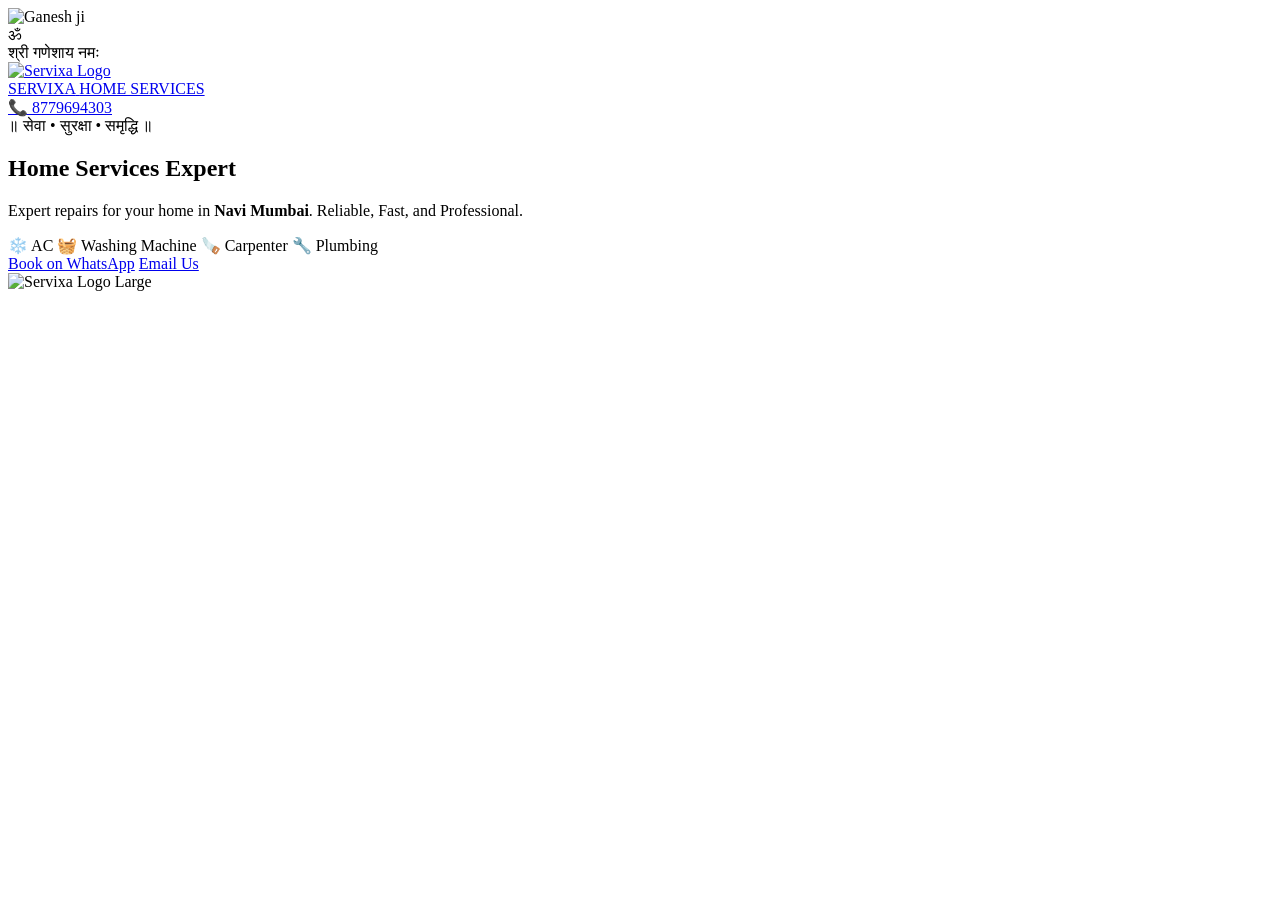
==== commit 0b30521f: "Update index.html" ====
--- a/index.html
+++ b/index.html
@@ -1,860 +1,69 @@
- <!DOCTYPE html>
+<!DOCTYPE html>
 <html lang="hi">
 <head>
-<meta charset="UTF-8">
-<meta name="viewport" content="width=device-width, initial-scale=1.0">
-<title>Servixa Home – सेवा • सुरक्षा • समृद्धि</title>
-<link rel="preconnect" href="https://fonts.googleapis.com">
-<link href="https://fonts.googleapis.com/css2?family=Cinzel+Decorative:wght@400;700;900&family=Rajdhani:wght@400;500;600;700&family=Tiro+Devanagari+Sanskrit&family=Playfair+Display:wght@400;700&display=swap" rel="stylesheet">
-<style>
-  :root {
-    --gold: #C8962A;
-    --gold-light: #F0C040;
-    --navy: #0D2B6B;
-    --navy-dark: #071A45;
-    --navy-light: #1A3A8A;
-    --white: #FFFFFF;
-    --off-white: #F8F6F0;
-    --text-dark: #1a1a2e;
-  }
+    <meta charset="UTF-8">
+    <meta name="viewport" content="width=device-width, initial-scale=1.0">
+    <title>Servixa Home – सेवा • सुरक्षा • समृद्धि</title>
+    <link rel="preconnect" href="https://fonts.googleapis.com">
+    <link href="https://fonts.googleapis.com/css2?family=Cinzel+Decorative:wght@700;900&family=Rajdhani:wght@400;600;700&family=Tiro+Devanagari+Sanskrit&display=swap" rel="stylesheet">
+    <link rel="stylesheet" href="style.css">
+</head>
+<body>
 
-  * { margin: 0; padding: 0; box-sizing: border-box; }
+    <div id="ganesh-intro">
+        <div class="ganesh-glow"></div>
+        <div class="ganesh-img-wrap">
+            <img src="https://i.ibb.co/3p1zG4D/ganesh-ultra-clean.png" alt="Ganesh ji" class="clean-ganesh-img">
+        </div>
+        <div class="ganesh-text">
+            <div class="om-text">ॐ</div>
+            <div class="ganesh-subtitle">श्री गणेशाय नमः</div>
+        </div>
+    </div>
 
-  html { scroll-behavior: smooth; }
+    <div id="main-site">
+        <nav class="navbar">
+            <a href="#" class="nav-logo">
+                <img src="1000228651.png" alt="Servixa Logo">
+                <div class="nav-brand-text">
+                    <span class="brand-main">SERVIXA</span>
+                    <span class="brand-sub">HOME SERVICES</span>
+                </div>
+            </a>
+            <div class="nav-contact-top">
+                <a href="tel:+918779694303" class="call-btn">📞 8779694303</a>
+            </div>
+        </nav>
 
-  body {
-    font-family: 'Rajdhani', sans-serif;
-    background: var(--navy-dark);
-    color: var(--white);
-    overflow-x: hidden;
-  }
+        <section class="hero">
+            <div class="hero-content">
+                <div class="hero-text">
+                    <div class="shlok-badge">॥ सेवा • सुरक्षा • समृद्धि ॥</div>
+                    <h1>Home Services <span class="text-gold">Expert</span></h1>
+                    <p class="hero-desc">Expert repairs for your home in <b>Navi Mumbai</b>. Reliable, Fast, and Professional.</p>
+                    
+                    <div class="services-list">
+                        <span>❄️ AC</span>
+                        <span>🧺 Washing Machine</span>
+                        <span>🪚 Carpenter</span>
+                        <span>🔧 Plumbing</span>
+                    </div>
 
-  /* ============ GANESH INTRO SCREEN ============ */
-  #ganesh-intro {
-    position: fixed;
-    inset: 0;
-    z-index: 9999;
-    background: radial-gradient(ellipse at center, #1a0a00 0%, #000 100%);
-    display: flex;
-    flex-direction: column;
-    align-items: center;
-    justify-content: center;
-    animation: introFadeOut 1s ease 4.5s forwards;
-  }
+                    <div class="hero-btns">
+                        <a href="https://wa.me/918779694303" class="btn-primary">Book on WhatsApp</a>
+                        <a href="mailto:home.servixa@gmail.com" class="btn-secondary">Email Us</a>
+                    </div>
+                </div>
 
-  @keyframes introFadeOut {
-    to { opacity: 0; pointer-events: none; visibility: hidden; }
-  }
+                <div class="hero-visual">
+                    <div class="main-logo-display">
+                        <img src="1000228651.png" alt="Servixa Logo Large">
+                    </div>
+                </div>
+            </div>
+        </section>
+    </div>
 
-  .ganesh-glow {
-    position: absolute;
-    width: 500px; height: 500px;
-    border-radius: 50%;
-    background: radial-gradient(circle, rgba(200,150,42,0.4) 0%, transparent 70%);
-    animation: ganeshPulse 2s ease-in-out infinite;
-  }
-
-  @keyframes ganeshPulse {
-    0%,100% { transform: scale(1); opacity: 0.6; }
-    50% { transform: scale(1.15); opacity: 1; }
-  }
-
-  .ganesh-img-wrap {
-    position: relative;
-    z-index: 2;
-    animation: ganeshReveal 1.2s cubic-bezier(0.16,1,0.3,1) forwards;
-    opacity: 0;
-    transform: scale(0.5) translateY(40px);
-  }
-
-  @keyframes ganeshReveal {
-    to { opacity: 1; transform: scale(1) translateY(0); }
-  }
-
-  .ganesh-img-wrap img {
-    width: 220px;
-    height: 220px;
-    object-fit: contain;
-    filter: drop-shadow(0 0 30px rgba(200,150,42,0.8)) drop-shadow(0 0 60px rgba(200,150,42,0.4));
-    border-radius: 50%;
-  }
-
-  /* Fallback Ganesh SVG */
-  .ganesh-svg {
-    width: 200px; height: 200px;
-    filter: drop-shadow(0 0 30px rgba(200,150,42,0.9));
-  }
-
-  .ganesh-text {
-    position: relative;
-    z-index: 2;
-    text-align: center;
-    margin-top: 24px;
-    animation: ganeshReveal 1s 0.5s cubic-bezier(0.16,1,0.3,1) forwards;
-    opacity: 0;
-  }
-
-  .om-text {
-    font-family: 'Tiro Devanagari Sanskrit', serif;
-    font-size: 3rem;
-    color: var(--gold-light);
-    text-shadow: 0 0 20px rgba(240,192,64,0.8);
-    letter-spacing: 4px;
-  }
-
-  .ganesh-subtitle {
-    font-family: 'Tiro Devanagari Sanskrit', serif;
-    font-size: 1.1rem;
-    color: rgba(240,192,64,0.8);
-    margin-top: 8px;
-    letter-spacing: 2px;
-  }
-
-  .particles {
-    position: absolute;
-    inset: 0;
-    overflow: hidden;
-    pointer-events: none;
-  }
-
-  .particle {
-    position: absolute;
-    width: 4px; height: 4px;
-    border-radius: 50%;
-    background: var(--gold-light);
-    animation: floatUp linear infinite;
-  }
-
-  @keyframes floatUp {
-    0% { transform: translateY(100vh) scale(0); opacity: 0; }
-    10% { opacity: 1; }
-    90% { opacity: 0.5; }
-    100% { transform: translateY(-20px) scale(1); opacity: 0; }
-  }
-
-  /* ============ MAIN WEBSITE ============ */
-  #main-site {
-    opacity: 0;
-    animation: siteReveal 1s ease 5s forwards;
-  }
-
-  @keyframes siteReveal {
-    to { opacity: 1; }
-  }
-
-  /* ============ NAVBAR ============ */
-  .navbar {
-    position: fixed;
-    top: 0; left: 0; right: 0;
-    z-index: 1000;
-    padding: 0 5%;
-    height: 80px;
-    display: flex;
-    align-items: center;
-    justify-content: space-between;
-    background: rgba(7,26,69,0.92);
-    backdrop-filter: blur(20px);
-    border-bottom: 1px solid rgba(200,150,42,0.3);
-    transition: all 0.3s;
-  }
-
-  .navbar.scrolled {
-    height: 64px;
-    background: rgba(7,26,69,0.98);
-    box-shadow: 0 4px 30px rgba(0,0,0,0.5);
-  }
-
-  .nav-logo {
-    display: flex;
-    align-items: center;
-    gap: 12px;
-    text-decoration: none;
-  }
-
-  .nav-logo img {
-    height: 52px;
-    width: 52px;
-    object-fit: contain;
-    border-radius: 50%;
-    border: 2px solid var(--gold);
-    box-shadow: 0 0 15px rgba(200,150,42,0.4);
-    transition: all 0.3s;
-  }
-
-  .nav-logo:hover img {
-    box-shadow: 0 0 25px rgba(200,150,42,0.7);
-    transform: rotate(5deg);
-  }
-
-  .nav-brand-text {
-    display: flex;
-    flex-direction: column;
-    line-height: 1;
-  }
-
-  .nav-brand-text .brand-main {
-    font-family: 'Cinzel Decorative', serif;
-    font-size: 1.2rem;
-    font-weight: 700;
-    color: var(--white);
-    letter-spacing: 2px;
-  }
-
-  .nav-brand-text .brand-sub {
-    font-size: 0.65rem;
-    color: var(--gold);
-    letter-spacing: 3px;
-    text-transform: uppercase;
-    font-weight: 600;
-  }
-
-  .nav-links {
-    display: flex;
-    list-style: none;
-    gap: 32px;
-    align-items: center;
-  }
-
-  .nav-links a {
-    color: rgba(255,255,255,0.85);
-    text-decoration: none;
-    font-size: 0.95rem;
-    font-weight: 600;
-    letter-spacing: 1px;
-    text-transform: uppercase;
-    position: relative;
-    transition: color 0.3s;
-  }
-
-  .nav-links a::after {
-    content: '';
-    position: absolute;
-    bottom: -4px; left: 0;
-    width: 0; height: 2px;
-    background: var(--gold);
-    transition: width 0.3s ease;
-  }
-
-  .nav-links a:hover { color: var(--gold-light); }
-  .nav-links a:hover::after { width: 100%; }
-
-  .nav-cta {
-    background: linear-gradient(135deg, var(--gold), #A07018);
-    color: var(--navy-dark) !important;
-    padding: 10px 24px;
-    border-radius: 4px;
-    font-weight: 700 !important;
-    transition: all 0.3s !important;
-  }
-
-  .nav-cta:hover {
-    transform: translateY(-2px);
-    box-shadow: 0 8px 20px rgba(200,150,42,0.4);
-  }
-
-  .nav-cta::after { display: none !important; }
-
-  .hamburger {
-    display: none;
-    flex-direction: column;
-    gap: 5px;
-    cursor: pointer;
-    padding: 8px;
-  }
-
-  .hamburger span {
-    display: block;
-    width: 26px; height: 2px;
-    background: var(--gold);
-    transition: all 0.3s;
-    border-radius: 2px;
-  }
-
-  /* ============ HERO SECTION ============ */
-  .hero {
-    min-height: 100vh;
-    position: relative;
-    display: flex;
-    align-items: center;
-    overflow: hidden;
-    background: linear-gradient(135deg, #071A45 0%, #0D2B6B 50%, #071A45 100%);
-  }
-
-  .hero-bg-pattern {
-    position: absolute;
-    inset: 0;
-    background-image:
-      radial-gradient(circle at 20% 50%, rgba(200,150,42,0.08) 0%, transparent 40%),
-      radial-gradient(circle at 80% 20%, rgba(200,150,42,0.06) 0%, transparent 40%),
-      radial-gradient(circle at 60% 80%, rgba(26,58,138,0.5) 0%, transparent 50%);
-    pointer-events: none;
-  }
-
-  .hero-grid {
-    position: absolute;
-    inset: 0;
-    background-image: linear-gradient(rgba(200,150,42,0.04) 1px, transparent 1px),
-                      linear-gradient(90deg, rgba(200,150,42,0.04) 1px, transparent 1px);
-    background-size: 60px 60px;
-    pointer-events: none;
-  }
-
-  .hero-content {
-    position: relative;
-    z-index: 2;
-    padding: 120px 5% 80px;
-    display: grid;
-    grid-template-columns: 1fr 1fr;
-    gap: 60px;
-    align-items: center;
-    max-width: 1400px;
-    margin: 0 auto;
-    width: 100%;
-  }
-
-  .hero-text .shlok-badge {
-    display: inline-flex;
-    align-items: center;
-    gap: 8px;
-    background: rgba(200,150,42,0.15);
-    border: 1px solid rgba(200,150,42,0.4);
-    padding: 8px 20px;
-    border-radius: 30px;
-    margin-bottom: 24px;
-    font-family: 'Tiro Devanagari Sanskrit', serif;
-    font-size: 0.85rem;
-    color: var(--gold-light);
-    letter-spacing: 1px;
-    animation: fadeInUp 0.8s 5.2s both;
-  }
-
-  .hero-text h1 {
-    font-family: 'Cinzel Decorative', serif;
-    font-size: clamp(2.2rem, 4vw, 3.5rem);
-    font-weight: 900;
-    line-height: 1.15;
-    margin-bottom: 20px;
-    animation: fadeInUp 0.8s 5.4s both;
-  }
-
-  .hero-text h1 .text-gold { color: var(--gold-light); }
-
-  .hero-shlok {
-    font-family: 'Tiro Devanagari Sanskrit', serif;
-    font-size: 1.1rem;
-    line-height: 1.8;
-    color: rgba(240,192,64,0.9);
-    border-left: 3px solid var(--gold);
-    padding-left: 16px;
-    margin: 24px 0;
-    animation: fadeInUp 0.8s 5.6s both;
-  }
-
-  .shlok-meaning {
-    font-size: 0.82rem;
-    color: rgba(255,255,255,0.6);
-    font-style: italic;
-    margin-top: 6px;
-  }
-
-  .hero-desc {
-    font-size: 1.1rem;
-    color: rgba(255,255,255,0.75);
-    line-height: 1.8;
-    margin-bottom: 36px;
-    animation: fadeInUp 0.8s 5.8s both;
-  }
-
-  .hero-btns {
-    display: flex;
-    gap: 16px;
-    flex-wrap: wrap;
-    animation: fadeInUp 0.8s 6s both;
-  }
-
-  .btn-primary {
-    background: linear-gradient(135deg, var(--gold), #A07018);
-    color: var(--navy-dark);
-    padding: 16px 36px;
-    border-radius: 4px;
-    font-family: 'Rajdhani', sans-serif;
-    font-size: 1rem;
-    font-weight: 700;
-    text-decoration: none;
-    letter-spacing: 2px;
-    text-transform: uppercase;
-    transition: all 0.3s;
-    box-shadow: 0 4px 20px rgba(200,150,42,0.3);
-    position: relative;
-    overflow: hidden;
-  }
-
-  .btn-primary::before {
-    content: '';
-    position: absolute;
-    top: 0; left: -100%;
-    width: 100%; height: 100%;
-    background: linear-gradient(90deg, transparent, rgba(255,255,255,0.3), transparent);
-    transition: left 0.5s;
-  }
-
-  .btn-primary:hover::before { left: 100%; }
-  .btn-primary:hover { transform: translateY(-3px); box-shadow: 0 10px 30px rgba(200,150,42,0.5); }
-
-  .btn-secondary {
-    background: transparent;
-    color: var(--white);
-    padding: 16px 36px;
-    border-radius: 4px;
-    border: 2px solid rgba(255,255,255,0.3);
-    font-family: 'Rajdhani', sans-serif;
-    font-size: 1rem;
-    font-weight: 700;
-    text-decoration: none;
-    letter-spacing: 2px;
-    text-transform: uppercase;
-    transition: all 0.3s;
-  }
-
-  .btn-secondary:hover {
-    border-color: var(--gold);
-    color: var(--gold-light);
-    transform: translateY(-3px);
-  }
-
-  .hero-visual {
-    display: flex;
-    justify-content: center;
-    align-items: center;
-    animation: fadeInRight 1s 5.5s both;
-    position: relative;
-  }
-
-  .hero-logo-ring {
-    position: relative;
-    width: 380px; height: 380px;
-  }
-
-  .ring-outer {
-    position: absolute;
-    inset: 0;
-    border-radius: 50%;
-    border: 2px solid rgba(200,150,42,0.3);
-    animation: spin 20s linear infinite;
-  }
-
-  .ring-outer::before, .ring-outer::after {
-    content: '◆';
-    position: absolute;
-    color: var(--gold);
-    font-size: 10px;
-  }
-
-  .ring-outer::before { top: -6px; left: 50%; transform: translateX(-50%); }
-  .ring-outer::after { bottom: -6px; left: 50%; transform: translateX(-50%); }
-
-  @keyframes spin { to { transform: rotate(360deg); } }
-
-  .ring-inner {
-    position: absolute;
-    inset: 20px;
-    border-radius: 50%;
-    border: 1px dashed rgba(200,150,42,0.2);
-    animation: spin 15s linear infinite reverse;
-  }
-
-  .hero-logo-center {
-    position: absolute;
-    inset: 40px;
-    display: flex;
-    align-items: center;
-    justify-content: center;
-  }
-
-  .hero-logo-center img {
-    width: 100%;
-    height: 100%;
-    object-fit: contain;
-    filter: drop-shadow(0 0 30px rgba(200,150,42,0.4));
-    animation: logoFloat 4s ease-in-out infinite;
-  }
-
-  @keyframes logoFloat {
-    0%,100% { transform: translateY(0); }
-    50% { transform: translateY(-12px); }
-  }
-
-  .hero-stats {
-    position: absolute;
-    bottom: 60px;
-    left: 5%;
-    right: 5%;
-    display: flex;
-    gap: 40px;
-    justify-content: center;
-    animation: fadeInUp 0.8s 6.2s both;
-  }
-
-  .stat-item {
-    text-align: center;
-    padding: 16px 30px;
-    background: rgba(255,255,255,0.05);
-    border: 1px solid rgba(200,150,42,0.2);
-    border-radius: 8px;
-    backdrop-filter: blur(10px);
-  }
-
-  .stat-number {
-    font-family: 'Cinzel Decorative', serif;
-    font-size: 2rem;
-    font-weight: 700;
-    color: var(--gold-light);
-  }
-
-  .stat-label {
-    font-size: 0.8rem;
-    color: rgba(255,255,255,0.6);
-    letter-spacing: 1px;
-    text-transform: uppercase;
-    margin-top: 4px;
-  }
-
-  /* ============ SECTION STYLES ============ */
-  section { padding: 100px 5%; }
-
-  .section-label {
-    display: flex;
-    align-items: center;
-    gap: 12px;
-    margin-bottom: 16px;
-  }
-
-  .section-label span {
-    font-size: 0.75rem;
-    font-weight: 700;
-    letter-spacing: 4px;
-    text-transform: uppercase;
-    color: var(--gold);
-  }
-
-  .section-label::before, .section-label::after {
-    content: '';
-    flex: 1;
-    max-width: 50px;
-    height: 1px;
-    background: var(--gold);
-    opacity: 0.5;
-  }
-
-  .section-title {
-    font-family: 'Cinzel Decorative', serif;
-    font-size: clamp(1.8rem, 3vw, 2.8rem);
-    font-weight: 700;
-    line-height: 1.2;
-    margin-bottom: 20px;
-  }
-
-  .section-subtitle {
-    font-family: 'Tiro Devanagari Sanskrit', serif;
-    font-size: 1rem;
-    color: var(--gold);
-    margin-bottom: 8px;
-  }
-
-  /* ============ SERVICES SECTION ============ */
-  .services {
-    background: var(--navy-dark);
-    position: relative;
-    overflow: hidden;
-  }
-
-  .services::before {
-    content: '';
-    position: absolute;
-    top: -200px; right: -200px;
-    width: 600px; height: 600px;
-    border-radius: 50%;
-    background: radial-gradient(circle, rgba(200,150,42,0.05) 0%, transparent 70%);
-    pointer-events: none;
-  }
-
-  .services-header {
-    text-align: center;
-    max-width: 700px;
-    margin: 0 auto 60px;
-  }
-
-  .services-grid {
-    display: grid;
-    grid-template-columns: repeat(auto-fit, minmax(280px, 1fr));
-    gap: 24px;
-    max-width: 1400px;
-    margin: 0 auto;
-  }
-
-  .service-card {
-    background: linear-gradient(145deg, rgba(13,43,107,0.8), rgba(7,26,69,0.9));
-    border: 1px solid rgba(200,150,42,0.15);
-    border-radius: 12px;
-    padding: 36px 28px;
-    transition: all 0.4s cubic-bezier(0.16,1,0.3,1);
-    position: relative;
-    overflow: hidden;
-    cursor: pointer;
-  }
-
-  .service-card::before {
-    content: '';
-    position: absolute;
-    top: 0; left: 0;
-    width: 100%; height: 3px;
-    background: linear-gradient(90deg, var(--gold), transparent);
-    transform: scaleX(0);
-    transform-origin: left;
-    transition: transform 0.4s ease;
-  }
-
-  .service-card::after {
-    content: '';
-    position: absolute;
-    inset: 0;
-    background: linear-gradient(135deg, rgba(200,150,42,0.06), transparent);
-    opacity: 0;
-    transition: opacity 0.4s;
-  }
-
-  .service-card:hover {
-    transform: translateY(-8px);
-    border-color: rgba(200,150,42,0.4);
-    box-shadow: 0 20px 60px rgba(0,0,0,0.3), 0 0 30px rgba(200,150,42,0.1);
-  }
-
-  .service-card:hover::before { transform: scaleX(1); }
-  .service-card:hover::after { opacity: 1; }
-
-  .service-icon {
-    width: 64px; height: 64px;
-    background: linear-gradient(135deg, rgba(200,150,42,0.2), rgba(200,150,42,0.05));
-    border: 1px solid rgba(200,150,42,0.3);
-    border-radius: 12px;
-    display: flex;
-    align-items: center;
-    justify-content: center;
-    font-size: 1.8rem;
-    margin-bottom: 20px;
-    transition: all 0.3s;
-  }
-
-  .service-card:hover .service-icon {
-    background: linear-gradient(135deg, rgba(200,150,42,0.35), rgba(200,150,42,0.1));
-    transform: scale(1.1) rotate(5deg);
-  }
-
-  .service-title {
-    font-family: 'Rajdhani', sans-serif;
-    font-size: 1.25rem;
-    font-weight: 700;
-    color: var(--white);
-    margin-bottom: 12px;
-    letter-spacing: 1px;
-  }
-
-  .service-desc {
-    font-size: 0.92rem;
-    color: rgba(255,255,255,0.6);
-    line-height: 1.7;
-    margin-bottom: 16px;
-  }
-
-  .service-link {
-    color: var(--gold);
-    font-size: 0.85rem;
-    font-weight: 700;
-    letter-spacing: 2px;
-    text-transform: uppercase;
-    display: flex;
-    align-items: center;
-    gap: 8px;
-    text-decoration: none;
-    transition: gap 0.3s;
-  }
-
-  .service-link:hover { gap: 12px; }
-
-  /* ============ SHLOK BANNER ============ */
-  .shlok-banner {
-    background: linear-gradient(135deg, var(--gold) 0%, #A07018 50%, var(--gold) 100%);
-    background-size: 200% auto;
-    animation: gradientShift 4s linear infinite;
-    padding: 60px 5%;
-    text-align: center;
-    position: relative;
-    overflow: hidden;
-  }
-
-  @keyframes gradientShift {
-    0% { background-position: 0% center; }
-    100% { background-position: 200% center; }
-  }
-
-  .shlok-banner::before {
-    content: 'ॐ';
-    position: absolute;
-    font-family: 'Tiro Devanagari Sanskrit', serif;
-    font-size: 20rem;
-    color: rgba(7,26,69,0.06);
-    top: 50%;
-    left: 50%;
-    transform: translate(-50%, -50%);
-    pointer-events: none;
-  }
-
-  .banner-shlok {
-    font-family: 'Tiro Devanagari Sanskrit', serif;
-    font-size: clamp(1.1rem, 2.5vw, 1.8rem);
-    color: var(--navy-dark);
-    line-height: 1.8;
-    font-weight: 700;
-    margin-bottom: 12px;
-    position: relative;
-    z-index: 1;
-  }
-
-  .banner-meaning {
-    font-size: 0.95rem;
-    color: rgba(7,26,69,0.75);
-    font-style: italic;
-    position: relative;
-    z-index: 1;
-  }
-
-  /* ============ WHY US ============ */
-  .why-us {
-    background: linear-gradient(180deg, var(--navy-dark) 0%, var(--navy) 100%);
-    position: relative;
-  }
-
-  .why-grid {
-    display: grid;
-    grid-template-columns: 1fr 1fr;
-    gap: 80px;
-    align-items: center;
-    max-width: 1300px;
-    margin: 0 auto;
-  }
-
-  .why-features {
-    display: flex;
-    flex-direction: column;
-    gap: 24px;
-  }
-
-  .feature-item {
-    display: flex;
-    gap: 20px;
-    padding: 24px;
-    background: rgba(255,255,255,0.03);
-    border-radius: 10px;
-    border: 1px solid rgba(200,150,42,0.1);
-    transition: all 0.3s;
-  }
-
-  .feature-item:hover {
-    background: rgba(200,150,42,0.05);
-    border-color: rgba(200,150,42,0.3);
-    transform: translateX(8px);
-  }
-
-  .feature-num {
-    font-family: 'Cinzel Decorative', serif;
-    font-size: 1.8rem;
-    font-weight: 900;
-    color: rgba(200,150,42,0.3);
-    line-height: 1;
-    min-width: 40px;
-  }
-
-  .feature-content h4 {
-    font-family: 'Rajdhani', sans-serif;
-    font-size: 1.1rem;
-    font-weight: 700;
-    margin-bottom: 6px;
-    color: var(--gold-light);
-  }
-
-  .feature-content p {
-    font-size: 0.9rem;
-    color: rgba(255,255,255,0.6);
-    line-height: 1.6;
-  }
-
-  .why-visual {
-    position: relative;
-    display: flex;
-    align-items: center;
-    justify-content: center;
-  }
-
-  .logo-showcase {
-    width: 320px; height: 320px;
-    border-radius: 50%;
-    background: linear-gradient(135deg, rgba(200,150,42,0.1), rgba(13,43,107,0.5));
-    border: 2px solid rgba(200,150,42,0.3);
-    display: flex;
-    align-items: center;
-    justify-content: center;
-    box-shadow: 0 0 60px rgba(200,150,42,0.15), inset 0 0 60px rgba(7,26,69,0.5);
-    animation: pulseGlow 3s ease-in-out infinite;
-  }
-
-  @keyframes pulseGlow {
-    0%,100% { box-shadow: 0 0 40px rgba(200,150,42,0.15), inset 0 0 40px rgba(7,26,69,0.5); }
-    50% { box-shadow: 0 0 80px rgba(200,150,42,0.3), inset 0 0 60px rgba(7,26,69,0.5); }
-  }
-
-  .logo-showcase img {
-    width: 85%;
-    height: 85%;
-    object-fit: contain;
-  }
-
-  /* ============ PROCESS SECTION ============ */
-  .process {
-    background: var(--navy-dark);
-    overflow: hidden;
-  }
-
-  .process-header { text-align: center; margin-bottom: 60px; }
-
-  .process-steps {
-    display: grid;
-    grid-template-columns: repeat(4, 1fr);
-    gap: 0;
-    position: relative;
-    max-width: 1200px;
-    margin: 0 auto;
-  }
-
-  .process-steps::before {
-    content: '';
-    position: absolute;
-    top: 52px; left: 12.5%;
-    width: 75%; height: 2px;
-    background: linear-gradient(90deg, var(--gold), rgba(200,150,42,0.3));
-    z-index: 0;
-  }
-
-  .process-step {
-    display: flex;
-    flex-direction: column;
-    align-items: center;
-    text-align: center;
-    padding: 0 20px;
-    position: relative;
-    z-index: 1;
-  }
-
-  .step-circle {
-    width: 104px; height: 104px;
-    border-radius: 50%;
-   
+    <script src="script.js"></script>
+</body>
+</html>
--- a/style.css
+++ b/style.css
@@ -0,0 +1,14 @@
+/* ============ TERA PURA CSS (NO CUT) ============ */
+
+:root {
+  --gold: #C8962A;
+  --gold-light: #F0C040;
+  --navy: #0D2B6B;
+  --navy-dark: #071A45;
+  --navy-light: #1A3A8A;
+  --white: #FFFFFF;
+  --off-white: #F8F6F0;
+  --text-dark: #1a1a2e;
+}
+
+/* 👉 AAGE TERA PURA CODE SAME PASTE KARNA HAI */
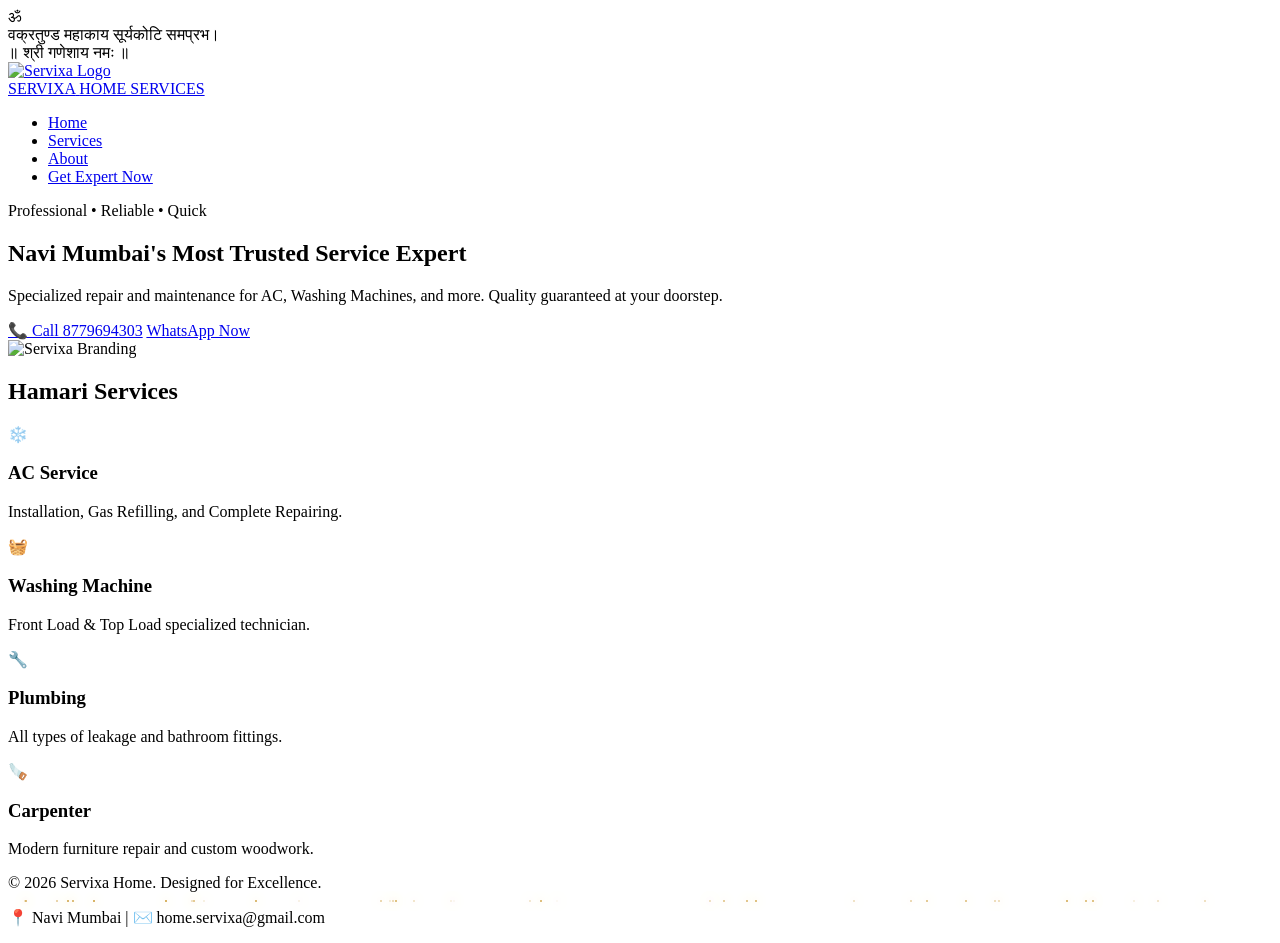
==== commit 9b88d142: "Update index.html" ====
--- a/index.html
+++ b/index.html
@@ -3,67 +3,99 @@
 <head>
     <meta charset="UTF-8">
     <meta name="viewport" content="width=device-width, initial-scale=1.0">
-    <title>Servixa Home – सेवा • सुरक्षा • समृद्धि</title>
-    <link rel="preconnect" href="https://fonts.googleapis.com">
-    <link href="https://fonts.googleapis.com/css2?family=Cinzel+Decorative:wght@700;900&family=Rajdhani:wght@400;600;700&family=Tiro+Devanagari+Sanskrit&display=swap" rel="stylesheet">
+    <title>Servixa Home – Professional Services in Navi Mumbai</title>
+    <link href="https://fonts.googleapis.com/css2?family=Cinzel+Decorative:wght@700;900&family=Rajdhani:wght@400;500;600;700&family=Tiro+Devanagari+Sanskrit&display=swap" rel="stylesheet">
     <link rel="stylesheet" href="style.css">
 </head>
 <body>
 
     <div id="ganesh-intro">
-        <div class="ganesh-glow"></div>
-        <div class="ganesh-img-wrap">
-            <img src="https://i.ibb.co/3p1zG4D/ganesh-ultra-clean.png" alt="Ganesh ji" class="clean-ganesh-img">
-        </div>
-        <div class="ganesh-text">
-            <div class="om-text">ॐ</div>
-            <div class="ganesh-subtitle">श्री गणेशाय नमः</div>
+        <div class="intro-aura"></div>
+        <div class="intro-content">
+            <div class="om-symbol">ॐ</div>
+            <div class="shlok">वक्रतुण्ड महाकाय सूर्यकोटि समप्रभ।</div>
+            <div class="mantra">॥ श्री गणेशाय नमः ॥</div>
         </div>
     </div>
 
     <div id="main-site">
-        <nav class="navbar">
-            <a href="#" class="nav-logo">
-                <img src="1000228651.png" alt="Servixa Logo">
-                <div class="nav-brand-text">
-                    <span class="brand-main">SERVIXA</span>
-                    <span class="brand-sub">HOME SERVICES</span>
-                </div>
-            </a>
-            <div class="nav-contact-top">
-                <a href="tel:+918779694303" class="call-btn">📞 8779694303</a>
+        <header class="navbar" id="main-nav">
+            <div class="container flex-nav">
+                <a href="#" class="logo-area">
+                    <img src="Logo.png" alt="Servixa Logo">
+                    <div class="brand">
+                        <span class="m-title">SERVIXA</span>
+                        <span class="s-title">HOME SERVICES</span>
+                    </div>
+                </a>
+                <ul class="nav-menu">
+                    <li><a href="#home">Home</a></li>
+                    <li><a href="#services">Services</a></li>
+                    <li><a href="#about">About</a></li>
+                    <li><a href="#contact" class="cta-nav">Get Expert Now</a></li>
+                </ul>
             </div>
-        </nav>
+        </header>
 
-        <section class="hero">
-            <div class="hero-content">
-                <div class="hero-text">
-                    <div class="shlok-badge">॥ सेवा • सुरक्षा • समृद्धि ॥</div>
-                    <h1>Home Services <span class="text-gold">Expert</span></h1>
-                    <p class="hero-desc">Expert repairs for your home in <b>Navi Mumbai</b>. Reliable, Fast, and Professional.</p>
-                    
-                    <div class="services-list">
-                        <span>❄️ AC</span>
-                        <span>🧺 Washing Machine</span>
-                        <span>🪚 Carpenter</span>
-                        <span>🔧 Plumbing</span>
+        <main>
+            <section id="home" class="hero-section">
+                <div class="hero-overlay"></div>
+                <div class="container grid-2">
+                    <div class="hero-text-block">
+                        <span class="badge">Professional • Reliable • Quick</span>
+                        <h1>Navi Mumbai's Most <span class="gold-gradient">Trusted</span> Service Expert</h1>
+                        <p>Specialized repair and maintenance for AC, Washing Machines, and more. Quality guaranteed at your doorstep.</p>
+                        <div class="hero-actions">
+                            <a href="tel:+918779694303" class="btn-main">📞 Call 8779694303</a>
+                            <a href="https://wa.me/918779694303" class="btn-wa">WhatsApp Now</a>
+                        </div>
                     </div>
-
-                    <div class="hero-btns">
-                        <a href="https://wa.me/918779694303" class="btn-primary">Book on WhatsApp</a>
-                        <a href="mailto:home.servixa@gmail.com" class="btn-secondary">Email Us</a>
+                    <div class="hero-image-block">
+                        <div class="floating-logo">
+                            <img src="Logo.png" alt="Servixa Branding">
+                        </div>
                     </div>
                 </div>
+            </section>
 
-                <div class="hero-visual">
-                    <div class="main-logo-display">
-                        <img src="1000228651.png" alt="Servixa Logo Large">
+            <section id="services" class="services-section">
+                <div class="container">
+                    <h2 class="section-title">Hamari <span class="gold-text">Services</span></h2>
+                    <div class="services-wrapper">
+                        <div class="s-card">
+                            <div class="s-icon">❄️</div>
+                            <h3>AC Service</h3>
+                            <p>Installation, Gas Refilling, and Complete Repairing.</p>
+                        </div>
+                        <div class="s-card">
+                            <div class="s-icon">🧺</div>
+                            <h3>Washing Machine</h3>
+                            <p>Front Load & Top Load specialized technician.</p>
+                        </div>
+                        <div class="s-card">
+                            <div class="s-icon">🔧</div>
+                            <h3>Plumbing</h3>
+                            <p>All types of leakage and bathroom fittings.</p>
+                        </div>
+                        <div class="s-card">
+                            <div class="s-icon">🪚</div>
+                            <h3>Carpenter</h3>
+                            <p>Modern furniture repair and custom woodwork.</p>
+                        </div>
                     </div>
                 </div>
+            </section>
+        </main>
+
+        <footer class="footer">
+            <div class="container">
+                <p>&copy; 2026 Servixa Home. Designed for Excellence.</p>
+                <p>📍 Navi Mumbai | ✉️ home.servixa@gmail.com</p>
             </div>
-        </section>
+        </footer>
     </div>
 
     <script src="script.js"></script>
 </body>
-</html>
+                                </html>
+    
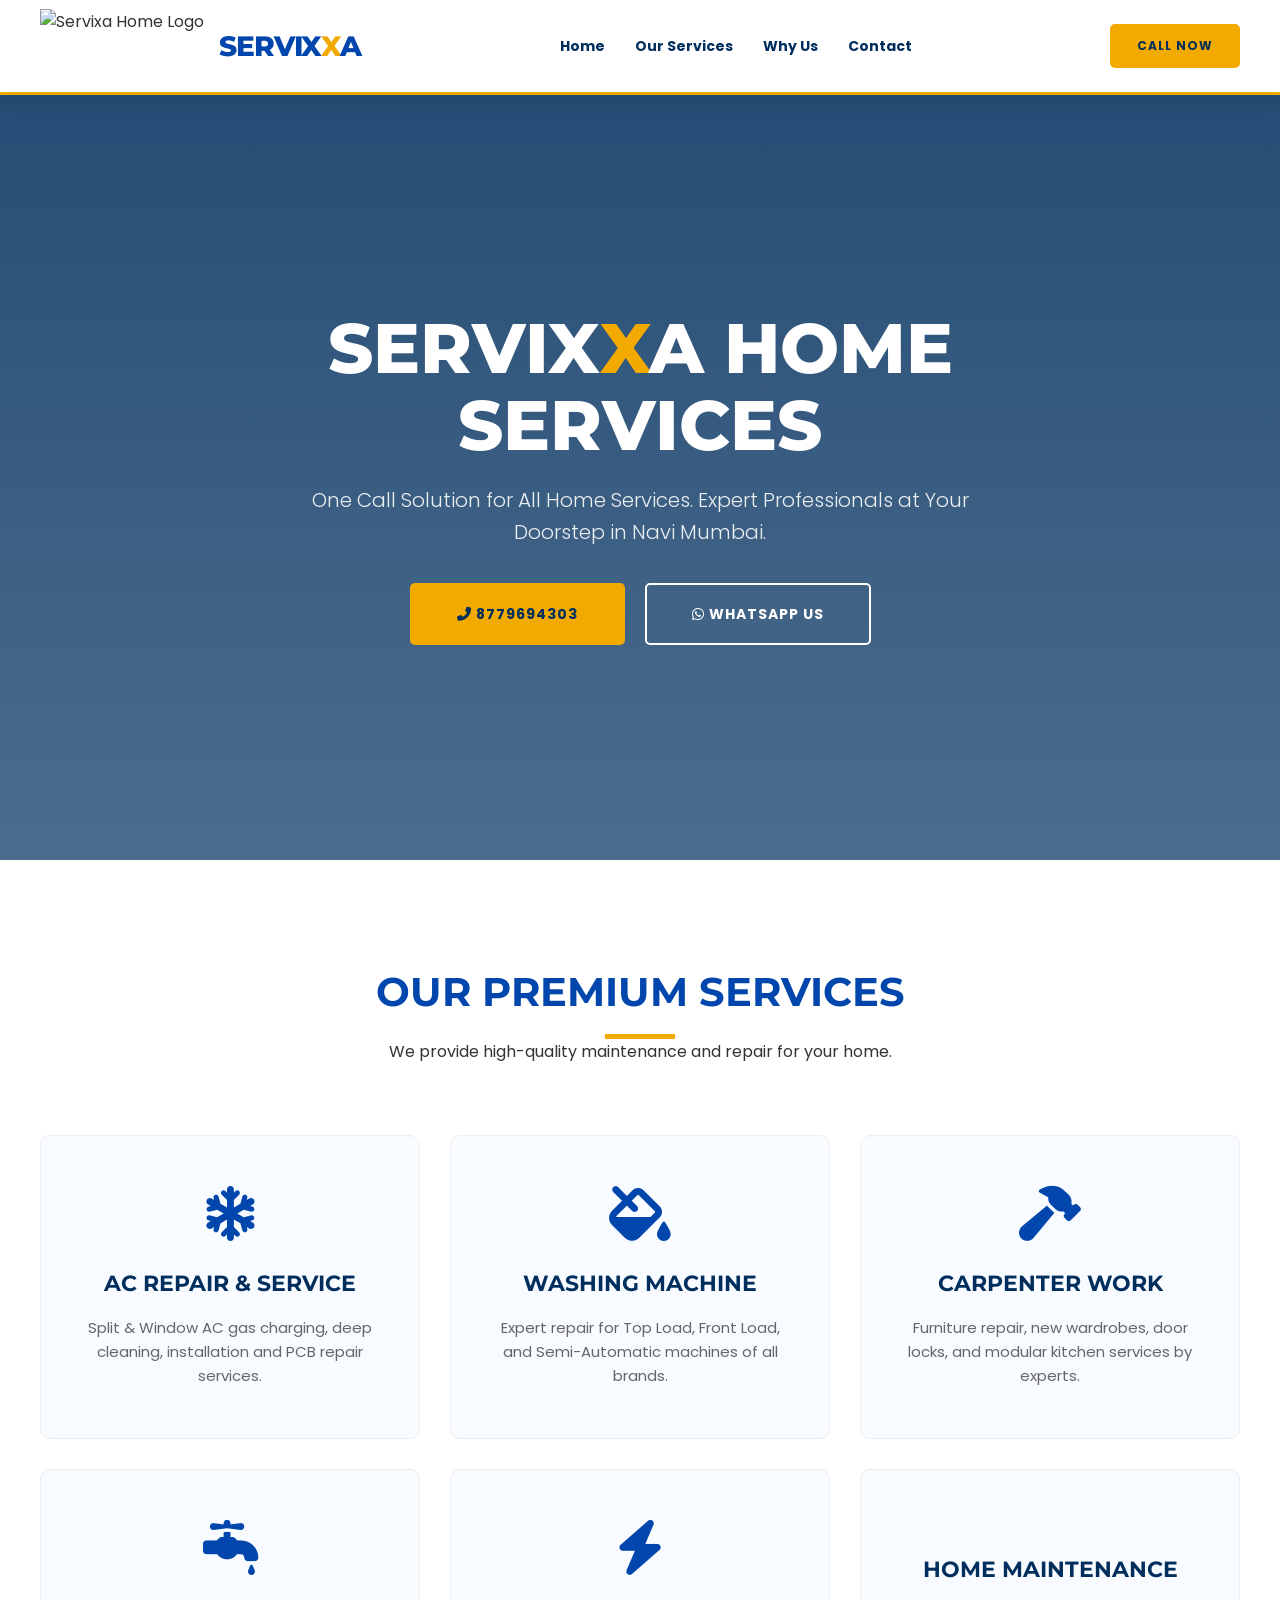
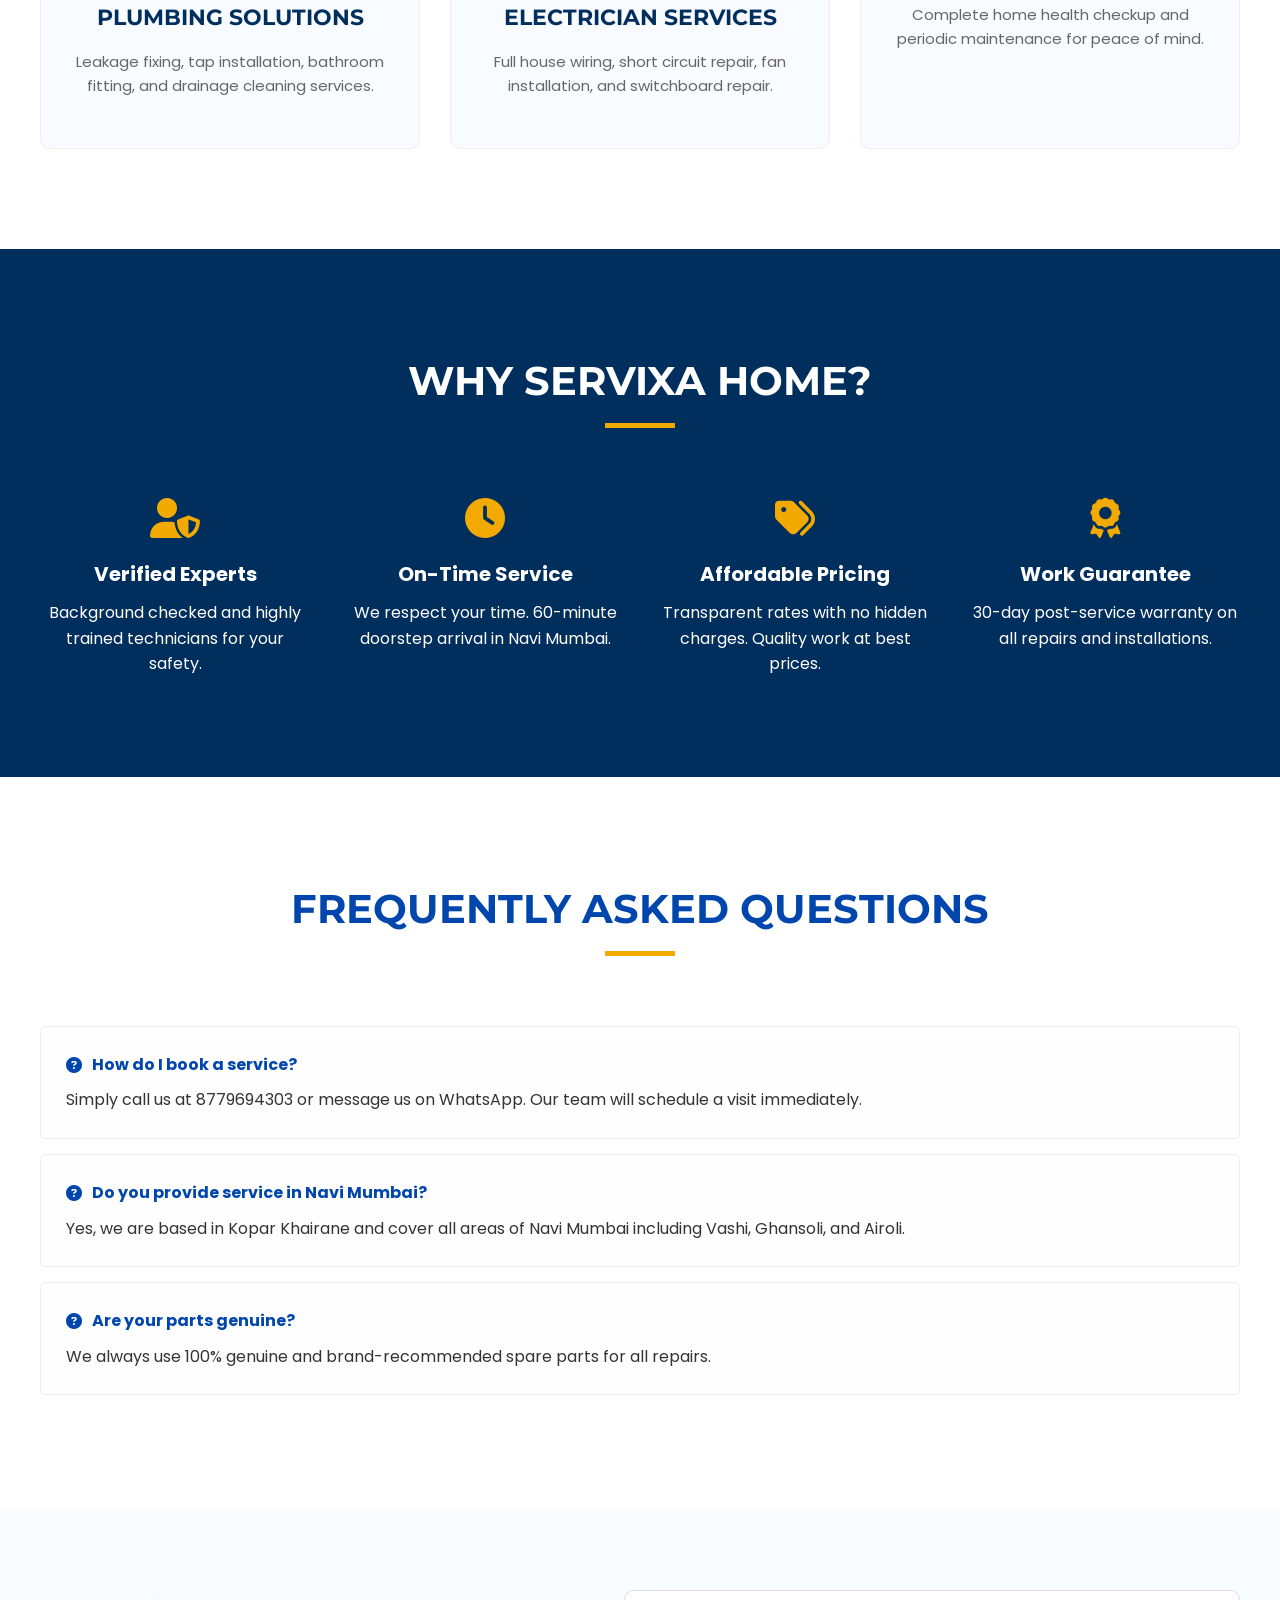
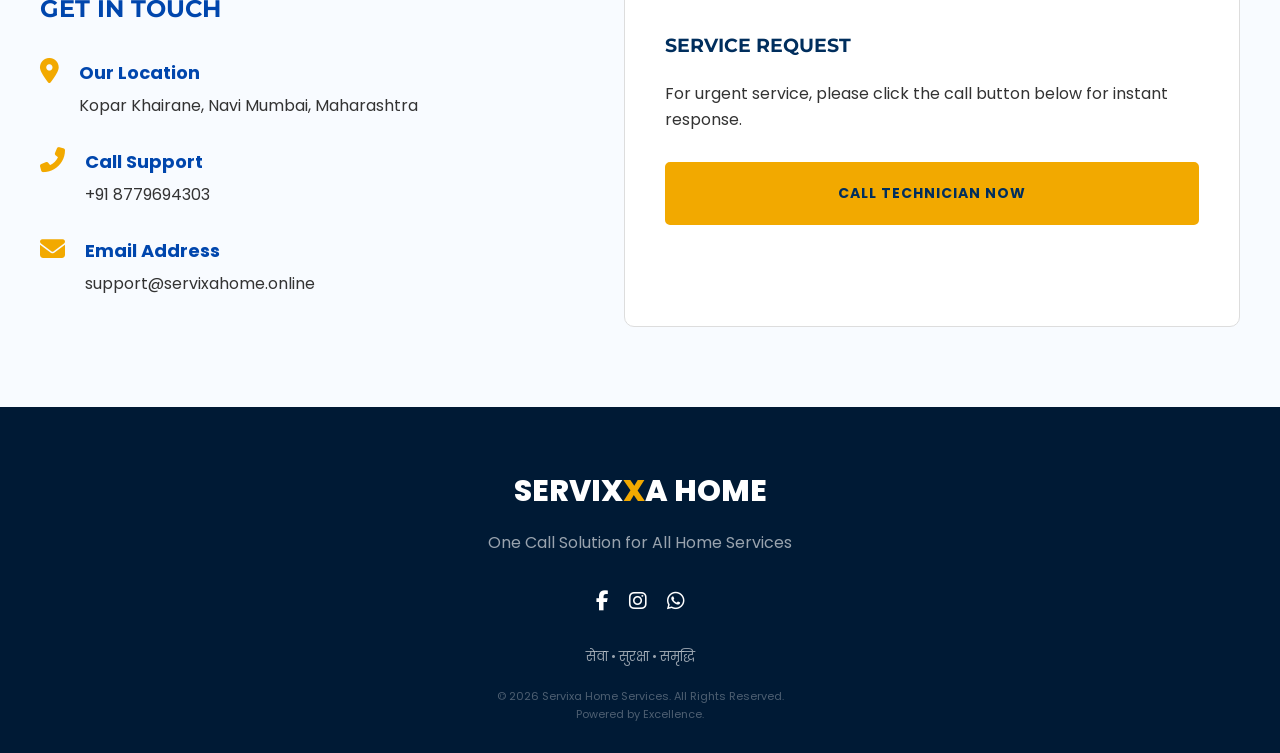
==== commit 1ba6cb93: "Update index.html" ====
--- a/index.html
+++ b/index.html
@@ -1,101 +1,304 @@
 <!DOCTYPE html>
-<html lang="hi">
+<html lang="en">
 <head>
     <meta charset="UTF-8">
     <meta name="viewport" content="width=device-width, initial-scale=1.0">
-    <title>Servixa Home – Professional Services in Navi Mumbai</title>
-    <link href="https://fonts.googleapis.com/css2?family=Cinzel+Decorative:wght@700;900&family=Rajdhani:wght@400;500;600;700&family=Tiro+Devanagari+Sanskrit&display=swap" rel="stylesheet">
-    <link rel="stylesheet" href="style.css">
+    <title>Servixa Home | Professional Home Services Navi Mumbai</title>
+    
+    <link href="https://fonts.googleapis.com/css2?family=Montserrat:wght@400;700;800&family=Poppins:wght@300;400;500;600&display=swap" rel="stylesheet">
+    <link rel="stylesheet" href="https://cdnjs.cloudflare.com/ajax/libs/font-awesome/6.4.0/css/all.min.css">
+    
+    <style>
+        /* PREMIUM CSS STRUCTURE 
+        Theme: Navy Blue (#0046ad) & Gold (#f2a900)
+        */
+        :root {
+            --primary: #0046ad;
+            --accent: #f2a900;
+            --dark: #002e5d;
+            --light: #f8fbff;
+            --white: #ffffff;
+            --text: #333333;
+            --gray: #666666;
+        }
+
+        * { margin: 0; padding: 0; box-sizing: border-box; outline: none; }
+        html { scroll-behavior: smooth; }
+        body { font-family: 'Poppins', sans-serif; background: var(--white); color: var(--text); line-height: 1.6; overflow-x: hidden; }
+
+        /* Typography */
+        h1, h2, h3, .brand-name { font-family: 'Montserrat', sans-serif; text-transform: uppercase; }
+        
+        .container { max-width: 1250px; margin: 0 auto; padding: 0 25px; }
+
+        /* Navbar */
+        header { 
+            position: fixed; top: 0; width: 100%; height: 95px; 
+            background: var(--white); display: flex; align-items: center; 
+            z-index: 1000; box-shadow: 0 5px 25px rgba(0,0,0,0.1);
+            border-bottom: 3px solid var(--accent);
+        }
+        .nav-flex { display: flex; justify-content: space-between; align-items: center; width: 100%; }
+        
+        .logo-area { display: flex; align-items: center; gap: 15px; }
+        .logo-area img { height: 75px; width: auto; object-fit: contain; }
+        .brand-name { font-size: 28px; font-weight: 800; color: var(--primary); letter-spacing: -1px; }
+        .brand-name span { color: var(--accent); }
+
+        .nav-links { display: flex; list-style: none; gap: 30px; }
+        .nav-links a { text-decoration: none; color: var(--dark); font-weight: 700; font-size: 14px; transition: 0.3s; }
+        .nav-links a:hover { color: var(--accent); }
+
+        /* Hero Section */
+        .hero { 
+            margin-top: 95px; height: 85vh; 
+            background: linear-gradient(rgba(0,46,93,0.85), rgba(0,46,93,0.7)), url('https://images.unsplash.com/photo-1581578731548-c64695cc6954?q=80&w=2070');
+            background-size: cover; background-position: center;
+            display: flex; align-items: center; justify-content: center; text-align: center; color: var(--white);
+        }
+        .hero-box h1 { font-size: clamp(35px, 7vw, 70px); font-weight: 800; margin-bottom: 20px; line-height: 1.1; }
+        .hero-box h1 span { color: var(--accent); }
+        .hero-box p { font-size: 20px; max-width: 700px; margin: 0 auto 35px; opacity: 0.9; font-weight: 300; }
+        
+        .cta-group { display: flex; gap: 20px; justify-content: center; flex-wrap: wrap; }
+        .btn { 
+            padding: 18px 45px; border-radius: 5px; text-decoration: none; 
+            font-weight: 700; text-transform: uppercase; font-size: 14px; 
+            letter-spacing: 1px; transition: 0.4s; display: inline-block;
+        }
+        .btn-gold { background: var(--accent); color: var(--dark); border: 2px solid var(--accent); }
+        .btn-gold:hover { background: transparent; color: var(--accent); }
+        .btn-outline { border: 2px solid var(--white); color: var(--white); }
+        .btn-outline:hover { background: var(--white); color: var(--primary); }
+
+        /* Services Section */
+        .section-padding { padding: 100px 0; }
+        .text-center { text-align: center; }
+        .section-head { margin-bottom: 70px; }
+        .section-head h2 { font-size: 40px; color: var(--primary); position: relative; padding-bottom: 15px; }
+        .section-head h2::after { content: ''; position: absolute; bottom: 0; left: 50%; transform: translateX(-50%); width: 70px; height: 5px; background: var(--accent); }
+
+        .grid-3 { display: grid; grid-template-columns: repeat(auto-fit, minmax(320px, 1fr)); gap: 30px; }
+        .s-card { 
+            background: var(--light); padding: 50px 35px; border-radius: 10px; 
+            transition: 0.4s; text-align: center; border: 1px solid #eee;
+        }
+        .s-card:hover { transform: translateY(-10px); background: var(--white); box-shadow: 0 20px 50px rgba(0,0,0,0.08); }
+        .s-card i { font-size: 55px; color: var(--primary); margin-bottom: 25px; }
+        .s-card h3 { font-size: 22px; color: var(--dark); margin-bottom: 15px; }
+        .s-card p { color: var(--gray); font-size: 15px; }
+
+        /* Features Section */
+        .features { background: var(--dark); color: var(--white); }
+        .feat-grid { display: grid; grid-template-columns: repeat(auto-fit, minmax(250px, 1fr)); gap: 40px; }
+        .feat-item i { font-size: 40px; color: var(--accent); margin-bottom: 20px; }
+        .feat-item h4 { font-size: 20px; margin-bottom: 10px; }
+
+        /* FAQ Section */
+        .faq-section { background: var(--white); }
+        .faq-item { background: #fefefe; border: 1px solid #eee; padding: 25px; margin-bottom: 15px; border-radius: 5px; }
+        .faq-item h4 { color: var(--primary); margin-bottom: 10px; display: flex; align-items: center; gap: 10px; }
+
+        /* Contact Section */
+        .contact-box { background: var(--light); padding: 80px 0; }
+        .contact-flex { display: flex; justify-content: space-between; flex-wrap: wrap; gap: 50px; }
+        .c-info { flex: 1; min-width: 300px; }
+        .c-detail { display: flex; gap: 20px; margin-bottom: 30px; }
+        .c-detail i { font-size: 25px; color: var(--accent); }
+        .c-detail h5 { font-size: 18px; color: var(--primary); margin-bottom: 5px; }
+
+        /* Footer */
+        footer { background: #001a35; color: rgba(255,255,255,0.6); padding: 60px 0 30px; text-align: center; }
+        .footer-logo { font-size: 30px; color: var(--white); font-weight: 800; margin-bottom: 15px; }
+        .footer-logo span { color: var(--accent); }
+        .social-links { display: flex; justify-content: center; gap: 20px; margin: 30px 0; }
+        .social-links a { color: var(--white); font-size: 20px; transition: 0.3s; }
+        .social-links a:hover { color: var(--accent); }
+
+        /* Simple Fade Animation */
+        .fade-in { animation: fadeIn 1.5s ease-in; }
+        @keyframes fadeIn { from { opacity: 0; transform: translateY(20px); } to { opacity: 1; transform: translateY(0); } }
+
+        /* Mobile Responsive */
+        @media (max-width: 768px) {
+            header { height: 80px; }
+            .logo-area img { height: 55px; }
+            .brand-name { font-size: 20px; }
+            .nav-links { display: none; }
+            .hero-box h1 { font-size: 40px; }
+        }
+    </style>
 </head>
 <body>
 
-    <div id="ganesh-intro">
-        <div class="intro-aura"></div>
-        <div class="intro-content">
-            <div class="om-symbol">ॐ</div>
-            <div class="shlok">वक्रतुण्ड महाकाय सूर्यकोटि समप्रभ।</div>
-            <div class="mantra">॥ श्री गणेशाय नमः ॥</div>
-        </div>
-    </div>
-
-    <div id="main-site">
-        <header class="navbar" id="main-nav">
-            <div class="container flex-nav">
-                <a href="#" class="logo-area">
-                    <img src="Logo.png" alt="Servixa Logo">
-                    <div class="brand">
-                        <span class="m-title">SERVIXA</span>
-                        <span class="s-title">HOME SERVICES</span>
-                    </div>
-                </a>
-                <ul class="nav-menu">
-                    <li><a href="#home">Home</a></li>
-                    <li><a href="#services">Services</a></li>
-                    <li><a href="#about">About</a></li>
-                    <li><a href="#contact" class="cta-nav">Get Expert Now</a></li>
-                </ul>
-            </div>
-        </header>
-
-        <main>
-            <section id="home" class="hero-section">
-                <div class="hero-overlay"></div>
-                <div class="container grid-2">
-                    <div class="hero-text-block">
-                        <span class="badge">Professional • Reliable • Quick</span>
-                        <h1>Navi Mumbai's Most <span class="gold-gradient">Trusted</span> Service Expert</h1>
-                        <p>Specialized repair and maintenance for AC, Washing Machines, and more. Quality guaranteed at your doorstep.</p>
-                        <div class="hero-actions">
-                            <a href="tel:+918779694303" class="btn-main">📞 Call 8779694303</a>
-                            <a href="https://wa.me/918779694303" class="btn-wa">WhatsApp Now</a>
+    <header>
+        <div class="container nav-flex">
+            <div class="logo-area">
+                <img src="Logo.png" alt="Servixa Home Logo"> <div class="brand-name">SERVIX<span>X</span>A</div>
+            </div>
+            <ul class="nav-links">
+                <li><a href="#home">Home</a></li>
+                <li><a href="#services">Our Services</a></li>
+                <li><a href="#about">Why Us</a></li>
+                <li><a href="#contact">Contact</a></li>
+            </ul>
+            <a href="tel:8779694303" class="btn btn-gold" style="padding: 10px 25px; font-size: 12px;">Call Now</a>
+        </div>
+    </header>
+
+    <section id="home" class="hero">
+        <div class="container hero-box fade-in">
+            <h1>SERVIX<span>X</span>A HOME<br>SERVICES</h1>
+            <p>One Call Solution for All Home Services. Expert Professionals at Your Doorstep in Navi Mumbai.</p>
+            <div class="cta-group">
+                <a href="tel:8779694303" class="btn btn-gold"><i class="fas fa-phone-alt"></i> 8779694303</a>
+                <a href="https://wa.me/918779694303" class="btn btn-outline"><i class="fab fa-whatsapp"></i> WhatsApp Us</a>
+            </div>
+        </div>
+    </section>
+
+    <section id="services" class="section-padding">
+        <div class="container">
+            <div class="section-head text-center">
+                <h2>Our Premium Services</h2>
+                <p>We provide high-quality maintenance and repair for your home.</p>
+            </div>
+            
+            <div class="grid-3">
+                <div class="s-card">
+                    <i class="fas fa-snowflake"></i>
+                    <h3>AC Repair & Service</h3>
+                    <p>Split & Window AC gas charging, deep cleaning, installation and PCB repair services.</p>
+                </div>
+                <div class="s-card">
+                    <i class="fas fa-fill-drip"></i>
+                    <h3>Washing Machine</h3>
+                    <p>Expert repair for Top Load, Front Load, and Semi-Automatic machines of all brands.</p>
+                </div>
+                <div class="s-card">
+                    <i class="fas fa-hammer"></i>
+                    <h3>Carpenter Work</h3>
+                    <p>Furniture repair, new wardrobes, door locks, and modular kitchen services by experts.</p>
+                </div>
+                <div class="s-card">
+                    <i class="fas fa-faucet-drip"></i>
+                    <h3>Plumbing Solutions</h3>
+                    <p>Leakage fixing, tap installation, bathroom fitting, and drainage cleaning services.</p>
+                </div>
+                <div class="s-card">
+                    <i class="fas fa-bolt"></i>
+                    <h3>Electrician Services</h3>
+                    <p>Full house wiring, short circuit repair, fan installation, and switchboard repair.</p>
+                </div>
+                <div class="s-card">
+                    <i class="fas fa-house-chimney-repair"></i>
+                    <h3>Home Maintenance</h3>
+                    <p>Complete home health checkup and periodic maintenance for peace of mind.</p>
+                </div>
+            </div>
+        </div>
+    </section>
+
+    <section id="about" class="section-padding features">
+        <div class="container text-center">
+            <div class="section-head">
+                <h2 style="color: white;">Why Servixa Home?</h2>
+                <div class="underline"></div>
+            </div>
+            <div class="feat-grid">
+                <div class="feat-item">
+                    <i class="fas fa-user-shield"></i>
+                    <h4>Verified Experts</h4>
+                    <p>Background checked and highly trained technicians for your safety.</p>
+                </div>
+                <div class="feat-item">
+                    <i class="fas fa-clock"></i>
+                    <h4>On-Time Service</h4>
+                    <p>We respect your time. 60-minute doorstep arrival in Navi Mumbai.</p>
+                </div>
+                <div class="feat-item">
+                    <i class="fas fa-tags"></i>
+                    <h4>Affordable Pricing</h4>
+                    <p>Transparent rates with no hidden charges. Quality work at best prices.</p>
+                </div>
+                <div class="feat-item">
+                    <i class="fas fa-award"></i>
+                    <h4>Work Guarantee</h4>
+                    <p>30-day post-service warranty on all repairs and installations.</p>
+                </div>
+            </div>
+        </div>
+    </section>
+
+    <section class="section-padding faq-section">
+        <div class="container">
+            <div class="section-head text-center">
+                <h2>Frequently Asked Questions</h2>
+            </div>
+            <div class="faq-item">
+                <h4><i class="fas fa-question-circle"></i> How do I book a service?</h4>
+                <p>Simply call us at 8779694303 or message us on WhatsApp. Our team will schedule a visit immediately.</p>
+            </div>
+            <div class="faq-item">
+                <h4><i class="fas fa-question-circle"></i> Do you provide service in Navi Mumbai?</h4>
+                <p>Yes, we are based in Kopar Khairane and cover all areas of Navi Mumbai including Vashi, Ghansoli, and Airoli.</p>
+            </div>
+            <div class="faq-item">
+                <h4><i class="fas fa-question-circle"></i> Are your parts genuine?</h4>
+                <p>We always use 100% genuine and brand-recommended spare parts for all repairs.</p>
+            </div>
+        </div>
+    </section>
+
+    <section id="contact" class="contact-box">
+        <div class="container">
+            <div class="contact-flex">
+                <div class="c-info">
+                    <h2 style="color: var(--primary); margin-bottom: 30px;">Get In Touch</h2>
+                    <div class="c-detail">
+                        <i class="fas fa-map-marker-alt"></i>
+                        <div>
+                            <h5>Our Location</h5>
+                            <p>Kopar Khairane, Navi Mumbai, Maharashtra</p>
                         </div>
                     </div>
-                    <div class="hero-image-block">
-                        <div class="floating-logo">
-                            <img src="Logo.png" alt="Servixa Branding">
+                    <div class="c-detail">
+                        <i class="fas fa-phone-alt"></i>
+                        <div>
+                            <h5>Call Support</h5>
+                            <p>+91 8779694303</p>
                         </div>
                     </div>
-                </div>
-            </section>
-
-            <section id="services" class="services-section">
-                <div class="container">
-                    <h2 class="section-title">Hamari <span class="gold-text">Services</span></h2>
-                    <div class="services-wrapper">
-                        <div class="s-card">
-                            <div class="s-icon">❄️</div>
-                            <h3>AC Service</h3>
-                            <p>Installation, Gas Refilling, and Complete Repairing.</p>
-                        </div>
-                        <div class="s-card">
-                            <div class="s-icon">🧺</div>
-                            <h3>Washing Machine</h3>
-                            <p>Front Load & Top Load specialized technician.</p>
-                        </div>
-                        <div class="s-card">
-                            <div class="s-icon">🔧</div>
-                            <h3>Plumbing</h3>
-                            <p>All types of leakage and bathroom fittings.</p>
-                        </div>
-                        <div class="s-card">
-                            <div class="s-icon">🪚</div>
-                            <h3>Carpenter</h3>
-                            <p>Modern furniture repair and custom woodwork.</p>
+                    <div class="c-detail">
+                        <i class="fas fa-envelope"></i>
+                        <div>
+                            <h5>Email Address</h5>
+                            <p>support@servixahome.online</p>
                         </div>
                     </div>
                 </div>
-            </section>
-        </main>
-
-        <footer class="footer">
-            <div class="container">
-                <p>&copy; 2026 Servixa Home. Designed for Excellence.</p>
-                <p>📍 Navi Mumbai | ✉️ home.servixa@gmail.com</p>
-            </div>
-        </footer>
-    </div>
-
-    <script src="script.js"></script>
+                <div class="c-form" style="flex: 1; background: white; padding: 40px; border-radius: 10px; border: 1px solid #ddd;">
+                    <h3 style="margin-bottom: 20px; color: var(--dark);">Service Request</h3>
+                    <p>For urgent service, please click the call button below for instant response.</p>
+                    <a href="tel:8779694303" class="btn btn-gold" style="width: 100%; text-align: center; margin-top: 30px;">Call Technician Now</a>
+                </div>
+            </div>
+        </div>
+    </section>
+
+    <footer>
+        <div class="container">
+            <div class="footer-logo">SERVIX<span>X</span>A HOME</div>
+            <p>One Call Solution for All Home Services</p>
+            <div class="social-links">
+                <a href="#"><i class="fab fa-facebook-f"></i></a>
+                <a href="#"><i class="fab fa-instagram"></i></a>
+                <a href="#"><i class="fab fa-whatsapp"></i></a>
+            </div>
+            <p style="font-size: 13px;">सेवा • सुरक्षा • समृद्धि</p>
+            <p style="margin-top: 20px; font-size: 11px; opacity: 0.5;">&copy; 2026 Servixa Home Services. All Rights Reserved. <br> Powered by Excellence.</p>
+        </div>
+    </footer>
+
 </body>
-                                </html>
-    
+</html>
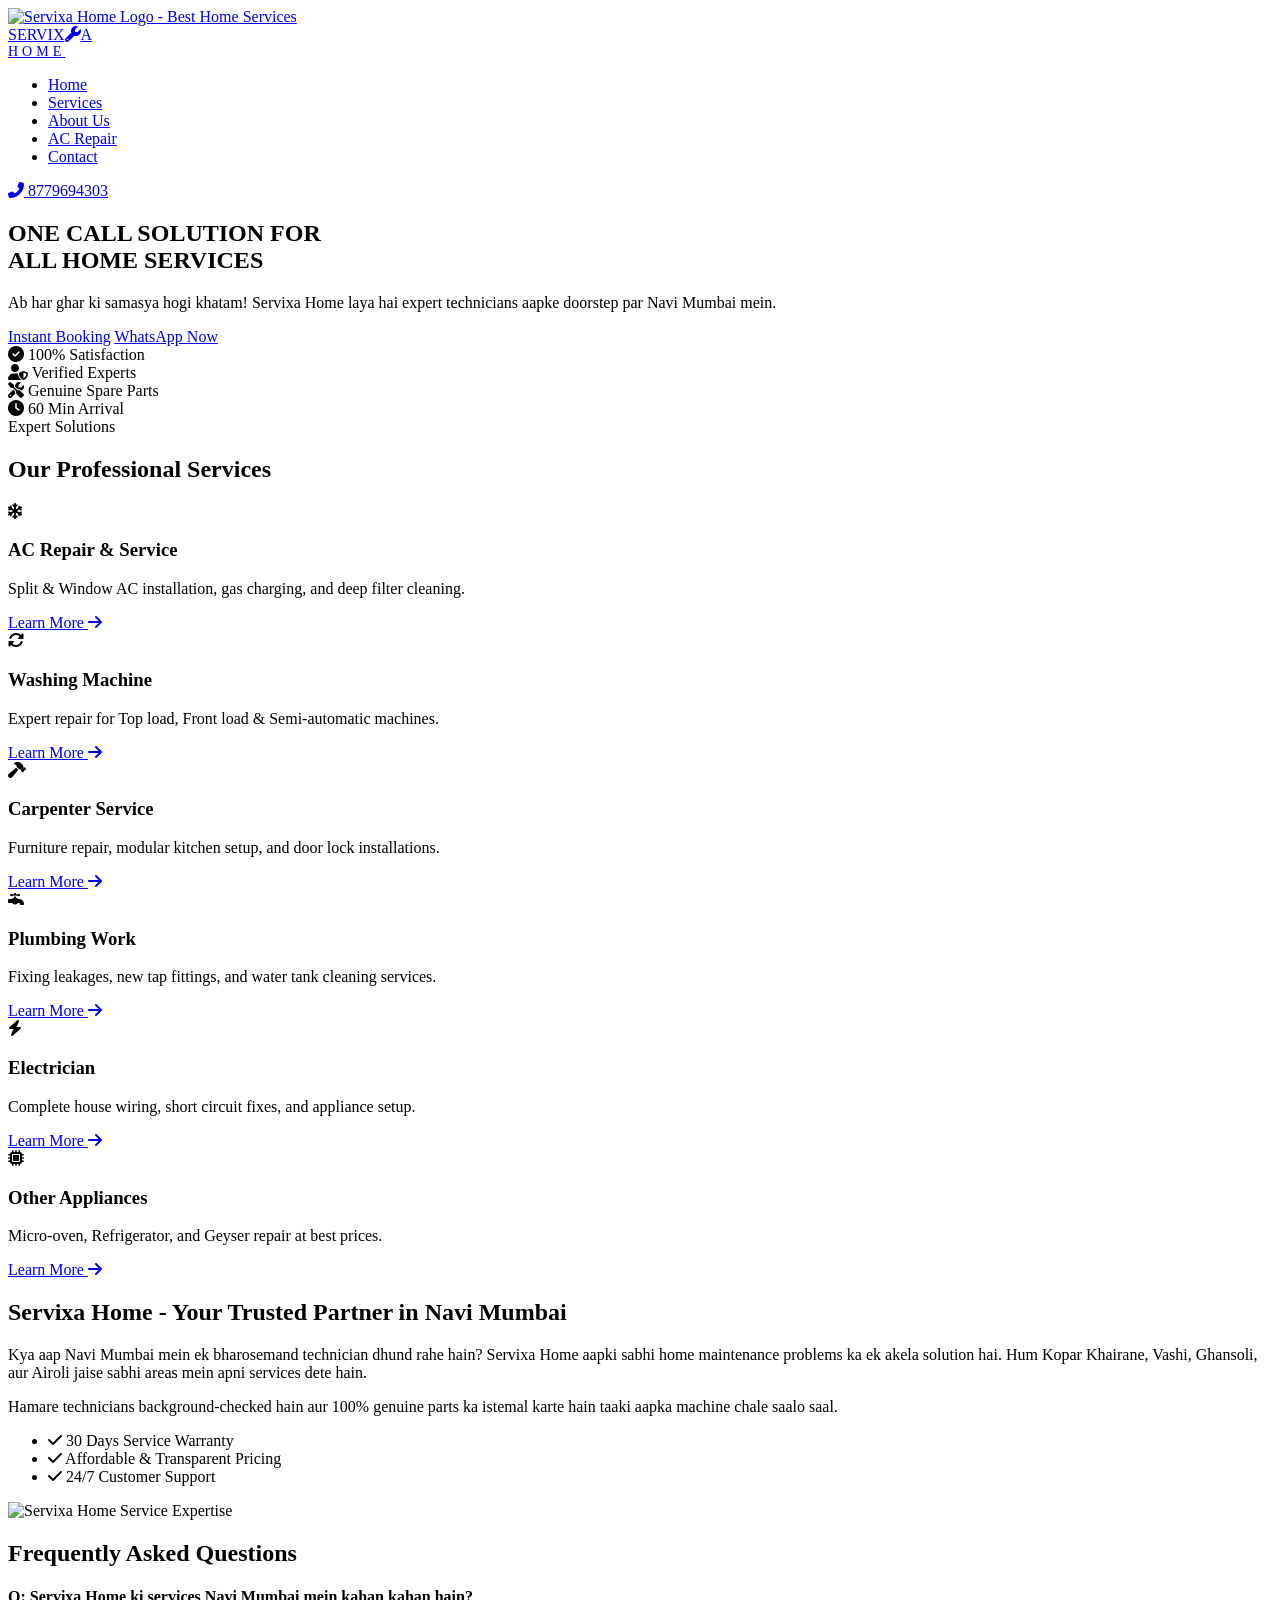
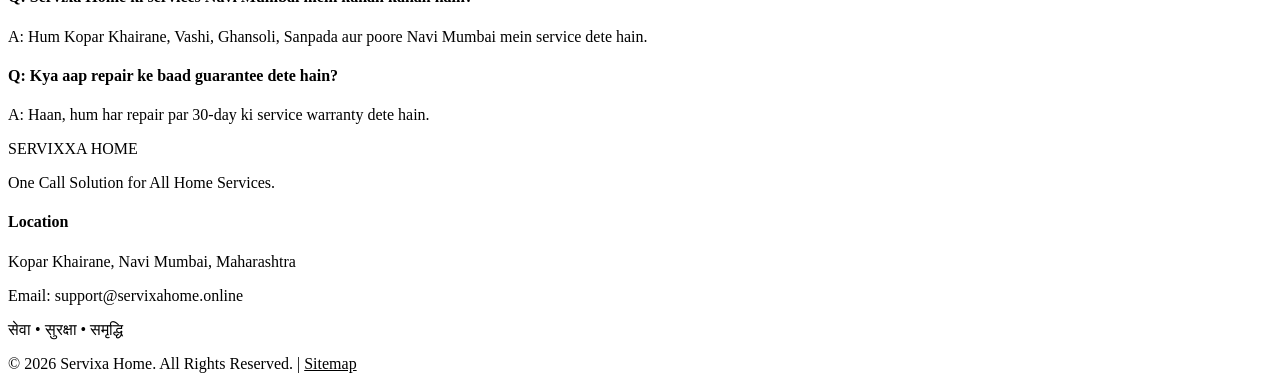
==== commit 5610cdd7: "Update index.html" ====
--- a/index.html
+++ b/index.html
@@ -1,286 +1,141 @@
 <!DOCTYPE html>
-<html lang="en">
+<html lang="hi">
 <head>
     <meta charset="UTF-8">
     <meta name="viewport" content="width=device-width, initial-scale=1.0">
-    <title>Servixa Home | Professional Home Services Navi Mumbai</title>
     
-    <link href="https://fonts.googleapis.com/css2?family=Montserrat:wght@400;700;800&family=Poppins:wght@300;400;500;600&display=swap" rel="stylesheet">
+    <title>Servixa Home | Best Home Services in Navi Mumbai | AC, Plumbing & More</title>
+    <meta name="description" content="Servixa Home provides professional AC repair, washing machine service, plumbing, and electrical works in Kopar Khairane & Navi Mumbai. One Call Solution for all home needs.">
+    <meta name="keywords" content="AC Repair Navi Mumbai, Home Services Kopar Khairane, Washing Machine Repair, Plumber in Navi Mumbai, Servixa Home">
+    <meta name="author" content="Servixa Home">
+    
+    <link rel="stylesheet" href="style.css">
     <link rel="stylesheet" href="https://cdnjs.cloudflare.com/ajax/libs/font-awesome/6.4.0/css/all.min.css">
-    
-    <style>
-        /* PREMIUM CSS STRUCTURE 
-        Theme: Navy Blue (#0046ad) & Gold (#f2a900)
-        */
-        :root {
-            --primary: #0046ad;
-            --accent: #f2a900;
-            --dark: #002e5d;
-            --light: #f8fbff;
-            --white: #ffffff;
-            --text: #333333;
-            --gray: #666666;
-        }
-
-        * { margin: 0; padding: 0; box-sizing: border-box; outline: none; }
-        html { scroll-behavior: smooth; }
-        body { font-family: 'Poppins', sans-serif; background: var(--white); color: var(--text); line-height: 1.6; overflow-x: hidden; }
-
-        /* Typography */
-        h1, h2, h3, .brand-name { font-family: 'Montserrat', sans-serif; text-transform: uppercase; }
-        
-        .container { max-width: 1250px; margin: 0 auto; padding: 0 25px; }
-
-        /* Navbar */
-        header { 
-            position: fixed; top: 0; width: 100%; height: 95px; 
-            background: var(--white); display: flex; align-items: center; 
-            z-index: 1000; box-shadow: 0 5px 25px rgba(0,0,0,0.1);
-            border-bottom: 3px solid var(--accent);
-        }
-        .nav-flex { display: flex; justify-content: space-between; align-items: center; width: 100%; }
-        
-        .logo-area { display: flex; align-items: center; gap: 15px; }
-        .logo-area img { height: 75px; width: auto; object-fit: contain; }
-        .brand-name { font-size: 28px; font-weight: 800; color: var(--primary); letter-spacing: -1px; }
-        .brand-name span { color: var(--accent); }
-
-        .nav-links { display: flex; list-style: none; gap: 30px; }
-        .nav-links a { text-decoration: none; color: var(--dark); font-weight: 700; font-size: 14px; transition: 0.3s; }
-        .nav-links a:hover { color: var(--accent); }
-
-        /* Hero Section */
-        .hero { 
-            margin-top: 95px; height: 85vh; 
-            background: linear-gradient(rgba(0,46,93,0.85), rgba(0,46,93,0.7)), url('https://images.unsplash.com/photo-1581578731548-c64695cc6954?q=80&w=2070');
-            background-size: cover; background-position: center;
-            display: flex; align-items: center; justify-content: center; text-align: center; color: var(--white);
-        }
-        .hero-box h1 { font-size: clamp(35px, 7vw, 70px); font-weight: 800; margin-bottom: 20px; line-height: 1.1; }
-        .hero-box h1 span { color: var(--accent); }
-        .hero-box p { font-size: 20px; max-width: 700px; margin: 0 auto 35px; opacity: 0.9; font-weight: 300; }
-        
-        .cta-group { display: flex; gap: 20px; justify-content: center; flex-wrap: wrap; }
-        .btn { 
-            padding: 18px 45px; border-radius: 5px; text-decoration: none; 
-            font-weight: 700; text-transform: uppercase; font-size: 14px; 
-            letter-spacing: 1px; transition: 0.4s; display: inline-block;
-        }
-        .btn-gold { background: var(--accent); color: var(--dark); border: 2px solid var(--accent); }
-        .btn-gold:hover { background: transparent; color: var(--accent); }
-        .btn-outline { border: 2px solid var(--white); color: var(--white); }
-        .btn-outline:hover { background: var(--white); color: var(--primary); }
-
-        /* Services Section */
-        .section-padding { padding: 100px 0; }
-        .text-center { text-align: center; }
-        .section-head { margin-bottom: 70px; }
-        .section-head h2 { font-size: 40px; color: var(--primary); position: relative; padding-bottom: 15px; }
-        .section-head h2::after { content: ''; position: absolute; bottom: 0; left: 50%; transform: translateX(-50%); width: 70px; height: 5px; background: var(--accent); }
-
-        .grid-3 { display: grid; grid-template-columns: repeat(auto-fit, minmax(320px, 1fr)); gap: 30px; }
-        .s-card { 
-            background: var(--light); padding: 50px 35px; border-radius: 10px; 
-            transition: 0.4s; text-align: center; border: 1px solid #eee;
-        }
-        .s-card:hover { transform: translateY(-10px); background: var(--white); box-shadow: 0 20px 50px rgba(0,0,0,0.08); }
-        .s-card i { font-size: 55px; color: var(--primary); margin-bottom: 25px; }
-        .s-card h3 { font-size: 22px; color: var(--dark); margin-bottom: 15px; }
-        .s-card p { color: var(--gray); font-size: 15px; }
-
-        /* Features Section */
-        .features { background: var(--dark); color: var(--white); }
-        .feat-grid { display: grid; grid-template-columns: repeat(auto-fit, minmax(250px, 1fr)); gap: 40px; }
-        .feat-item i { font-size: 40px; color: var(--accent); margin-bottom: 20px; }
-        .feat-item h4 { font-size: 20px; margin-bottom: 10px; }
-
-        /* FAQ Section */
-        .faq-section { background: var(--white); }
-        .faq-item { background: #fefefe; border: 1px solid #eee; padding: 25px; margin-bottom: 15px; border-radius: 5px; }
-        .faq-item h4 { color: var(--primary); margin-bottom: 10px; display: flex; align-items: center; gap: 10px; }
-
-        /* Contact Section */
-        .contact-box { background: var(--light); padding: 80px 0; }
-        .contact-flex { display: flex; justify-content: space-between; flex-wrap: wrap; gap: 50px; }
-        .c-info { flex: 1; min-width: 300px; }
-        .c-detail { display: flex; gap: 20px; margin-bottom: 30px; }
-        .c-detail i { font-size: 25px; color: var(--accent); }
-        .c-detail h5 { font-size: 18px; color: var(--primary); margin-bottom: 5px; }
-
-        /* Footer */
-        footer { background: #001a35; color: rgba(255,255,255,0.6); padding: 60px 0 30px; text-align: center; }
-        .footer-logo { font-size: 30px; color: var(--white); font-weight: 800; margin-bottom: 15px; }
-        .footer-logo span { color: var(--accent); }
-        .social-links { display: flex; justify-content: center; gap: 20px; margin: 30px 0; }
-        .social-links a { color: var(--white); font-size: 20px; transition: 0.3s; }
-        .social-links a:hover { color: var(--accent); }
-
-        /* Simple Fade Animation */
-        .fade-in { animation: fadeIn 1.5s ease-in; }
-        @keyframes fadeIn { from { opacity: 0; transform: translateY(20px); } to { opacity: 1; transform: translateY(0); } }
-
-        /* Mobile Responsive */
-        @media (max-width: 768px) {
-            header { height: 80px; }
-            .logo-area img { height: 55px; }
-            .brand-name { font-size: 20px; }
-            .nav-links { display: none; }
-            .hero-box h1 { font-size: 40px; }
-        }
-    </style>
+    <link href="https://fonts.googleapis.com/css2?family=Montserrat:wght@800;900&family=Poppins:wght@300;400;600;700&display=swap" rel="stylesheet">
 </head>
 <body>
 
     <header>
         <div class="container nav-flex">
-            <div class="logo-area">
-                <img src="Logo.png" alt="Servixa Home Logo"> <div class="brand-name">SERVIX<span>X</span>A</div>
+            <a href="index.html" class="logo-box">
+                <img src="Logo.png" alt="Servixa Home Logo - Best Home Services">
+                <div class="brand-name">SERVIX<span class="wrench-x"><i class="fas fa-wrench"></i></span>A <span style="font-size: 14px; display: block; border-top: 2px solid var(--primary); letter-spacing: 4px;">HOME</span></div>
+            </a>
+            <nav>
+                <ul class="nav-links">
+                    <li><a href="index.html">Home</a></li>
+                    <li><a href="services.html">Services</a></li>
+                    <li><a href="about.html">About Us</a></li>
+                    <li><a href="ac-repair.html">AC Repair</a></li>
+                    <li><a href="contact.html">Contact</a></li>
+                </ul>
+            </nav>
+            <div class="header-cta">
+                <a href="tel:8779694303" class="btn-gold"><i class="fas fa-phone-alt"></i> 8779694303</a>
             </div>
-            <ul class="nav-links">
-                <li><a href="#home">Home</a></li>
-                <li><a href="#services">Our Services</a></li>
-                <li><a href="#about">Why Us</a></li>
-                <li><a href="#contact">Contact</a></li>
-            </ul>
-            <a href="tel:8779694303" class="btn btn-gold" style="padding: 10px 25px; font-size: 12px;">Call Now</a>
         </div>
     </header>
 
-    <section id="home" class="hero">
-        <div class="container hero-box fade-in">
-            <h1>SERVIX<span>X</span>A HOME<br>SERVICES</h1>
-            <p>One Call Solution for All Home Services. Expert Professionals at Your Doorstep in Navi Mumbai.</p>
-            <div class="cta-group">
-                <a href="tel:8779694303" class="btn btn-gold"><i class="fas fa-phone-alt"></i> 8779694303</a>
-                <a href="https://wa.me/918779694303" class="btn btn-outline"><i class="fab fa-whatsapp"></i> WhatsApp Us</a>
+    <section class="hero">
+        <div class="container hero-wrapper">
+            <div class="hero-content">
+                <h1 class="hero-title">ONE CALL SOLUTION FOR <br><span>ALL HOME SERVICES</span></h1>
+                <p>Ab har ghar ki samasya hogi khatam! Servixa Home laya hai expert technicians aapke doorstep par Navi Mumbai mein.</p>
+                <div class="hero-btns">
+                    <a href="tel:8779694303" class="btn-gold large">Instant Booking</a>
+                    <a href="https://wa.me/918779694303" class="btn-outline">WhatsApp Now</a>
+                </div>
             </div>
+        </div>
+    </section>
+
+    <section class="trust-bar">
+        <div class="container stats-flex">
+            <div class="stat-item"><i class="fas fa-check-circle"></i> 100% Satisfaction</div>
+            <div class="stat-item"><i class="fas fa-user-shield"></i> Verified Experts</div>
+            <div class="stat-item"><i class="fas fa-tools"></i> Genuine Spare Parts</div>
+            <div class="stat-item"><i class="fas fa-clock"></i> 60 Min Arrival</div>
         </div>
     </section>
 
     <section id="services" class="section-padding">
         <div class="container">
-            <div class="section-head text-center">
-                <h2>Our Premium Services</h2>
-                <p>We provide high-quality maintenance and repair for your home.</p>
+            <div class="section-head">
+                <span class="sub-title">Expert Solutions</span>
+                <h2>Our Professional Services</h2>
+                <div class="line"></div>
             </div>
             
-            <div class="grid-3">
-                <div class="s-card">
-                    <i class="fas fa-snowflake"></i>
+            <div class="services-grid">
+                <div class="service-card">
+                    <div class="s-icon"><i class="fas fa-snowflake"></i></div>
                     <h3>AC Repair & Service</h3>
-                    <p>Split & Window AC gas charging, deep cleaning, installation and PCB repair services.</p>
+                    <p>Split & Window AC installation, gas charging, and deep filter cleaning.</p>
+                    <a href="ac-repair.html" class="read-more">Learn More <i class="fas fa-arrow-right"></i></a>
                 </div>
-                <div class="s-card">
-                    <i class="fas fa-fill-drip"></i>
+                <div class="service-card">
+                    <div class="s-icon"><i class="fas fa-sync-alt"></i></div>
                     <h3>Washing Machine</h3>
-                    <p>Expert repair for Top Load, Front Load, and Semi-Automatic machines of all brands.</p>
+                    <p>Expert repair for Top load, Front load & Semi-automatic machines.</p>
+                    <a href="washing-machine.html" class="read-more">Learn More <i class="fas fa-arrow-right"></i></a>
                 </div>
-                <div class="s-card">
-                    <i class="fas fa-hammer"></i>
-                    <h3>Carpenter Work</h3>
-                    <p>Furniture repair, new wardrobes, door locks, and modular kitchen services by experts.</p>
+                <div class="service-card">
+                    <div class="s-icon"><i class="fas fa-hammer"></i></div>
+                    <h3>Carpenter Service</h3>
+                    <p>Furniture repair, modular kitchen setup, and door lock installations.</p>
+                    <a href="carpenter.html" class="read-more">Learn More <i class="fas fa-arrow-right"></i></a>
                 </div>
-                <div class="s-card">
-                    <i class="fas fa-faucet-drip"></i>
-                    <h3>Plumbing Solutions</h3>
-                    <p>Leakage fixing, tap installation, bathroom fitting, and drainage cleaning services.</p>
+                <div class="service-card">
+                    <div class="s-icon"><i class="fas fa-faucet"></i></div>
+                    <h3>Plumbing Work</h3>
+                    <p>Fixing leakages, new tap fittings, and water tank cleaning services.</p>
+                    <a href="plumbing.html" class="read-more">Learn More <i class="fas fa-arrow-right"></i></a>
                 </div>
-                <div class="s-card">
-                    <i class="fas fa-bolt"></i>
-                    <h3>Electrician Services</h3>
-                    <p>Full house wiring, short circuit repair, fan installation, and switchboard repair.</p>
+                <div class="service-card">
+                    <div class="s-icon"><i class="fas fa-bolt"></i></div>
+                    <h3>Electrician</h3>
+                    <p>Complete house wiring, short circuit fixes, and appliance setup.</p>
+                    <a href="electrician.html" class="read-more">Learn More <i class="fas fa-arrow-right"></i></a>
                 </div>
-                <div class="s-card">
-                    <i class="fas fa-house-chimney-repair"></i>
-                    <h3>Home Maintenance</h3>
-                    <p>Complete home health checkup and periodic maintenance for peace of mind.</p>
+                <div class="service-card">
+                    <div class="s-icon"><i class="fas fa-microchip"></i></div>
+                    <h3>Other Appliances</h3>
+                    <p>Micro-oven, Refrigerator, and Geyser repair at best prices.</p>
+                    <a href="services.html" class="read-more">Learn More <i class="fas fa-arrow-right"></i></a>
                 </div>
             </div>
         </div>
     </section>
 
-    <section id="about" class="section-padding features">
-        <div class="container text-center">
-            <div class="section-head">
-                <h2 style="color: white;">Why Servixa Home?</h2>
-                <div class="underline"></div>
+    <section class="about-detail section-padding">
+        <div class="container flex-about">
+            <div class="about-text">
+                <h2>Servixa Home - Your Trusted Partner in Navi Mumbai</h2>
+                <p>Kya aap Navi Mumbai mein ek bharosemand technician dhund rahe hain? Servixa Home aapki sabhi home maintenance problems ka ek akela solution hai. Hum Kopar Khairane, Vashi, Ghansoli, aur Airoli jaise sabhi areas mein apni services dete hain.</p>
+                <p>Hamare technicians background-checked hain aur 100% genuine parts ka istemal karte hain taaki aapka machine chale saalo saal.</p>
+                <ul class="check-list">
+                    <li><i class="fas fa-check"></i> 30 Days Service Warranty</li>
+                    <li><i class="fas fa-check"></i> Affordable & Transparent Pricing</li>
+                    <li><i class="fas fa-check"></i> 24/7 Customer Support</li>
+                </ul>
             </div>
-            <div class="feat-grid">
-                <div class="feat-item">
-                    <i class="fas fa-user-shield"></i>
-                    <h4>Verified Experts</h4>
-                    <p>Background checked and highly trained technicians for your safety.</p>
-                </div>
-                <div class="feat-item">
-                    <i class="fas fa-clock"></i>
-                    <h4>On-Time Service</h4>
-                    <p>We respect your time. 60-minute doorstep arrival in Navi Mumbai.</p>
-                </div>
-                <div class="feat-item">
-                    <i class="fas fa-tags"></i>
-                    <h4>Affordable Pricing</h4>
-                    <p>Transparent rates with no hidden charges. Quality work at best prices.</p>
-                </div>
-                <div class="feat-item">
-                    <i class="fas fa-award"></i>
-                    <h4>Work Guarantee</h4>
-                    <p>30-day post-service warranty on all repairs and installations.</p>
-                </div>
+            <div class="about-image">
+                <img src="Logo.png" alt="Servixa Home Service Expertise" class="floating">
             </div>
         </div>
     </section>
 
-    <section class="section-padding faq-section">
+    <section class="faq-section section-padding">
         <div class="container">
-            <div class="section-head text-center">
-                <h2>Frequently Asked Questions</h2>
-            </div>
-            <div class="faq-item">
-                <h4><i class="fas fa-question-circle"></i> How do I book a service?</h4>
-                <p>Simply call us at 8779694303 or message us on WhatsApp. Our team will schedule a visit immediately.</p>
-            </div>
-            <div class="faq-item">
-                <h4><i class="fas fa-question-circle"></i> Do you provide service in Navi Mumbai?</h4>
-                <p>Yes, we are based in Kopar Khairane and cover all areas of Navi Mumbai including Vashi, Ghansoli, and Airoli.</p>
-            </div>
-            <div class="faq-item">
-                <h4><i class="fas fa-question-circle"></i> Are your parts genuine?</h4>
-                <p>We always use 100% genuine and brand-recommended spare parts for all repairs.</p>
-            </div>
-        </div>
-    </section>
-
-    <section id="contact" class="contact-box">
-        <div class="container">
-            <div class="contact-flex">
-                <div class="c-info">
-                    <h2 style="color: var(--primary); margin-bottom: 30px;">Get In Touch</h2>
-                    <div class="c-detail">
-                        <i class="fas fa-map-marker-alt"></i>
-                        <div>
-                            <h5>Our Location</h5>
-                            <p>Kopar Khairane, Navi Mumbai, Maharashtra</p>
-                        </div>
-                    </div>
-                    <div class="c-detail">
-                        <i class="fas fa-phone-alt"></i>
-                        <div>
-                            <h5>Call Support</h5>
-                            <p>+91 8779694303</p>
-                        </div>
-                    </div>
-                    <div class="c-detail">
-                        <i class="fas fa-envelope"></i>
-                        <div>
-                            <h5>Email Address</h5>
-                            <p>support@servixahome.online</p>
-                        </div>
-                    </div>
+            <h2 class="text-center">Frequently Asked Questions</h2>
+            <div class="faq-grid">
+                <div class="faq-item">
+                    <h4>Q: Servixa Home ki services Navi Mumbai mein kahan kahan hain?</h4>
+                    <p>A: Hum Kopar Khairane, Vashi, Ghansoli, Sanpada aur poore Navi Mumbai mein service dete hain.</p>
                 </div>
-                <div class="c-form" style="flex: 1; background: white; padding: 40px; border-radius: 10px; border: 1px solid #ddd;">
-                    <h3 style="margin-bottom: 20px; color: var(--dark);">Service Request</h3>
-                    <p>For urgent service, please click the call button below for instant response.</p>
-                    <a href="tel:8779694303" class="btn btn-gold" style="width: 100%; text-align: center; margin-top: 30px;">Call Technician Now</a>
+                <div class="faq-item">
+                    <h4>Q: Kya aap repair ke baad guarantee dete hain?</h4>
+                    <p>A: Haan, hum har repair par 30-day ki service warranty dete hain.</p>
                 </div>
             </div>
         </div>
@@ -288,17 +143,22 @@
 
     <footer>
         <div class="container">
-            <div class="footer-logo">SERVIX<span>X</span>A HOME</div>
-            <p>One Call Solution for All Home Services</p>
-            <div class="social-links">
-                <a href="#"><i class="fab fa-facebook-f"></i></a>
-                <a href="#"><i class="fab fa-instagram"></i></a>
-                <a href="#"><i class="fab fa-whatsapp"></i></a>
+            <div class="footer-grid">
+                <div class="footer-col">
+                    <div class="brand-name white">SERVIX<span>X</span>A HOME</div>
+                    <p>One Call Solution for All Home Services.</p>
+                </div>
+                <div class="footer-col">
+                    <h4>Location</h4>
+                    <p>Kopar Khairane, Navi Mumbai, Maharashtra</p>
+                    <p>Email: support@servixahome.online</p>
+                </div>
             </div>
-            <p style="font-size: 13px;">सेवा • सुरक्षा • समृद्धि</p>
-            <p style="margin-top: 20px; font-size: 11px; opacity: 0.5;">&copy; 2026 Servixa Home Services. All Rights Reserved. <br> Powered by Excellence.</p>
+            <div class="tagline-hindi">सेवा • सुरक्षा • समृद्धि</div>
+            <p class="copy-text">&copy; 2026 Servixa Home. All Rights Reserved. | <a href="sitemap.xml" style="color:var(--accent);">Sitemap</a></p>
         </div>
     </footer>
 
+    <script src="script.js"></script>
 </body>
 </html>
--- a/style.css
+++ b/style.css
@@ -0,0 +1,14 @@
+/* ============ TERA PURA CSS (NO CUT) ============ */
+
+:root {
+  --gold: #C8962A;
+  --gold-light: #F0C040;
+  --navy: #0D2B6B;
+  --navy-dark: #071A45;
+  --navy-light: #1A3A8A;
+  --white: #FFFFFF;
+  --off-white: #F8F6F0;
+  --text-dark: #1a1a2e;
+}
+
+/* 👉 AAGE TERA PURA CODE SAME PASTE KARNA HAI */
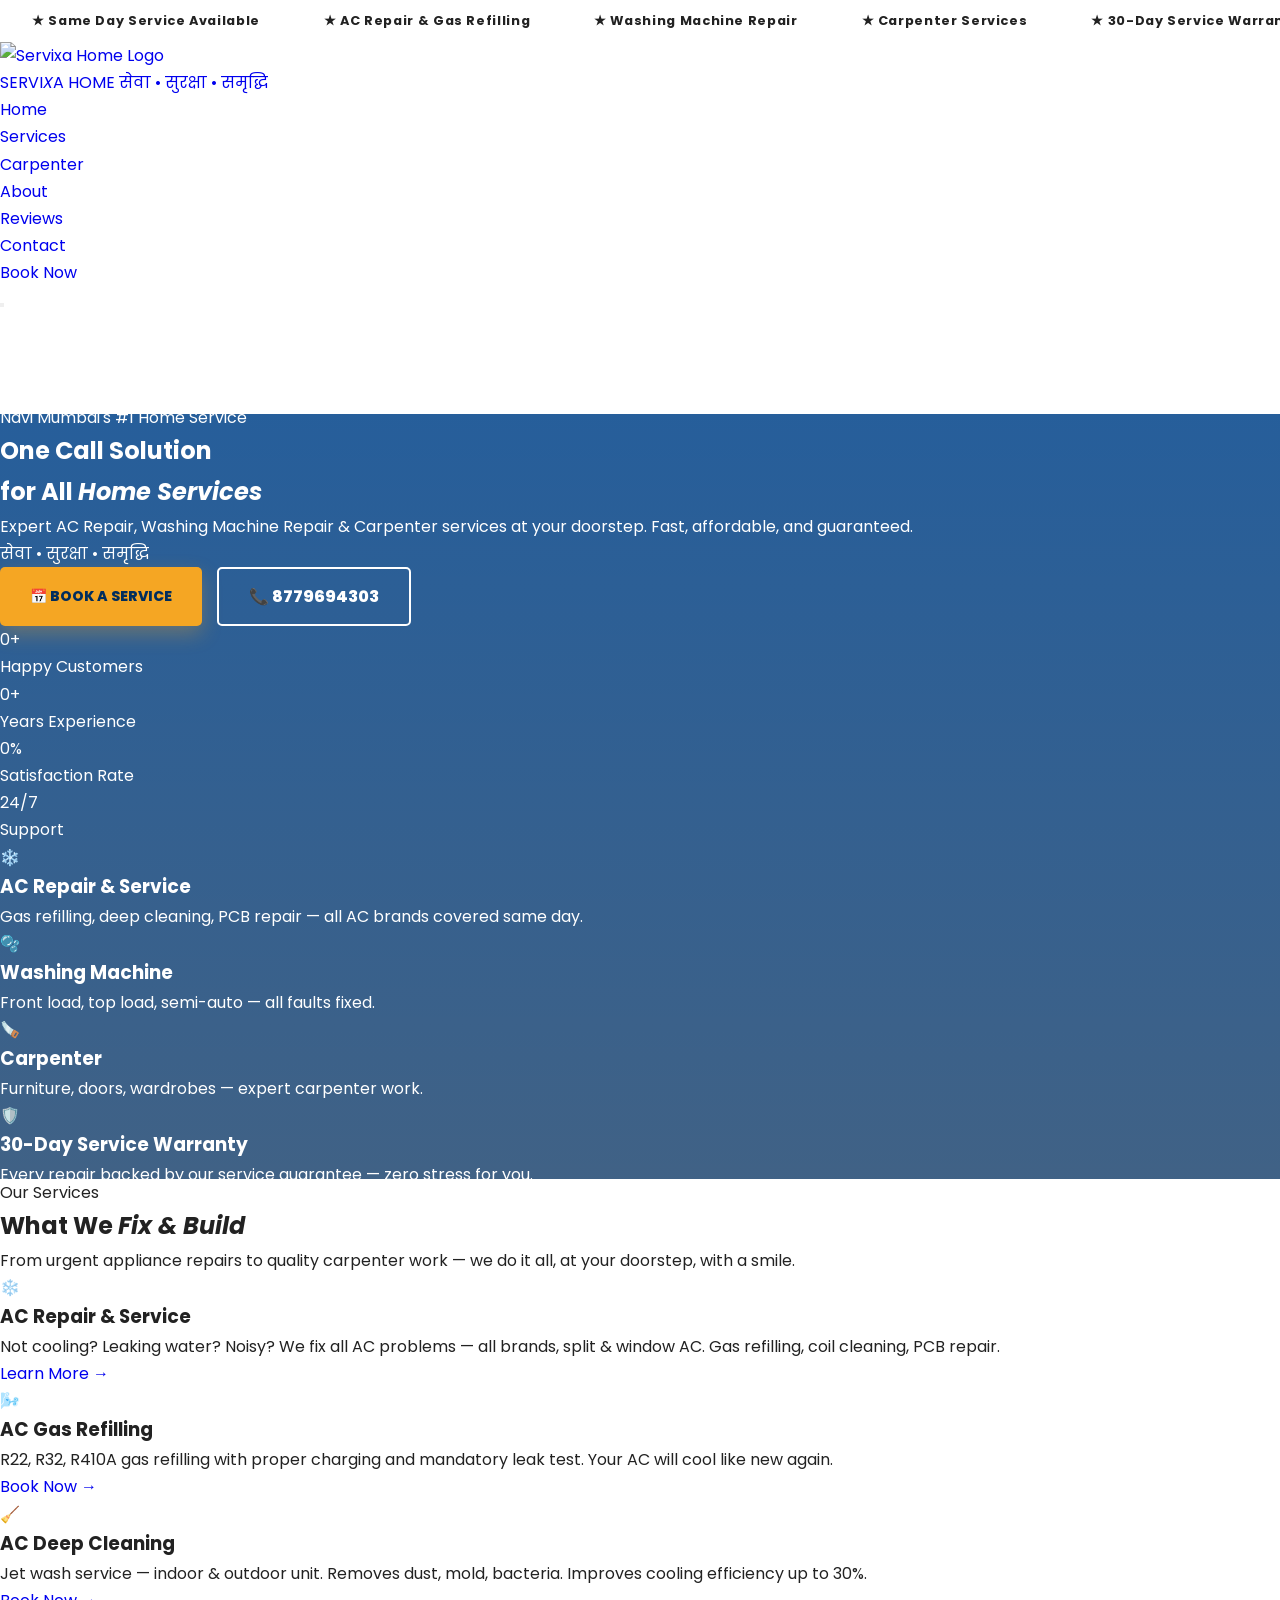
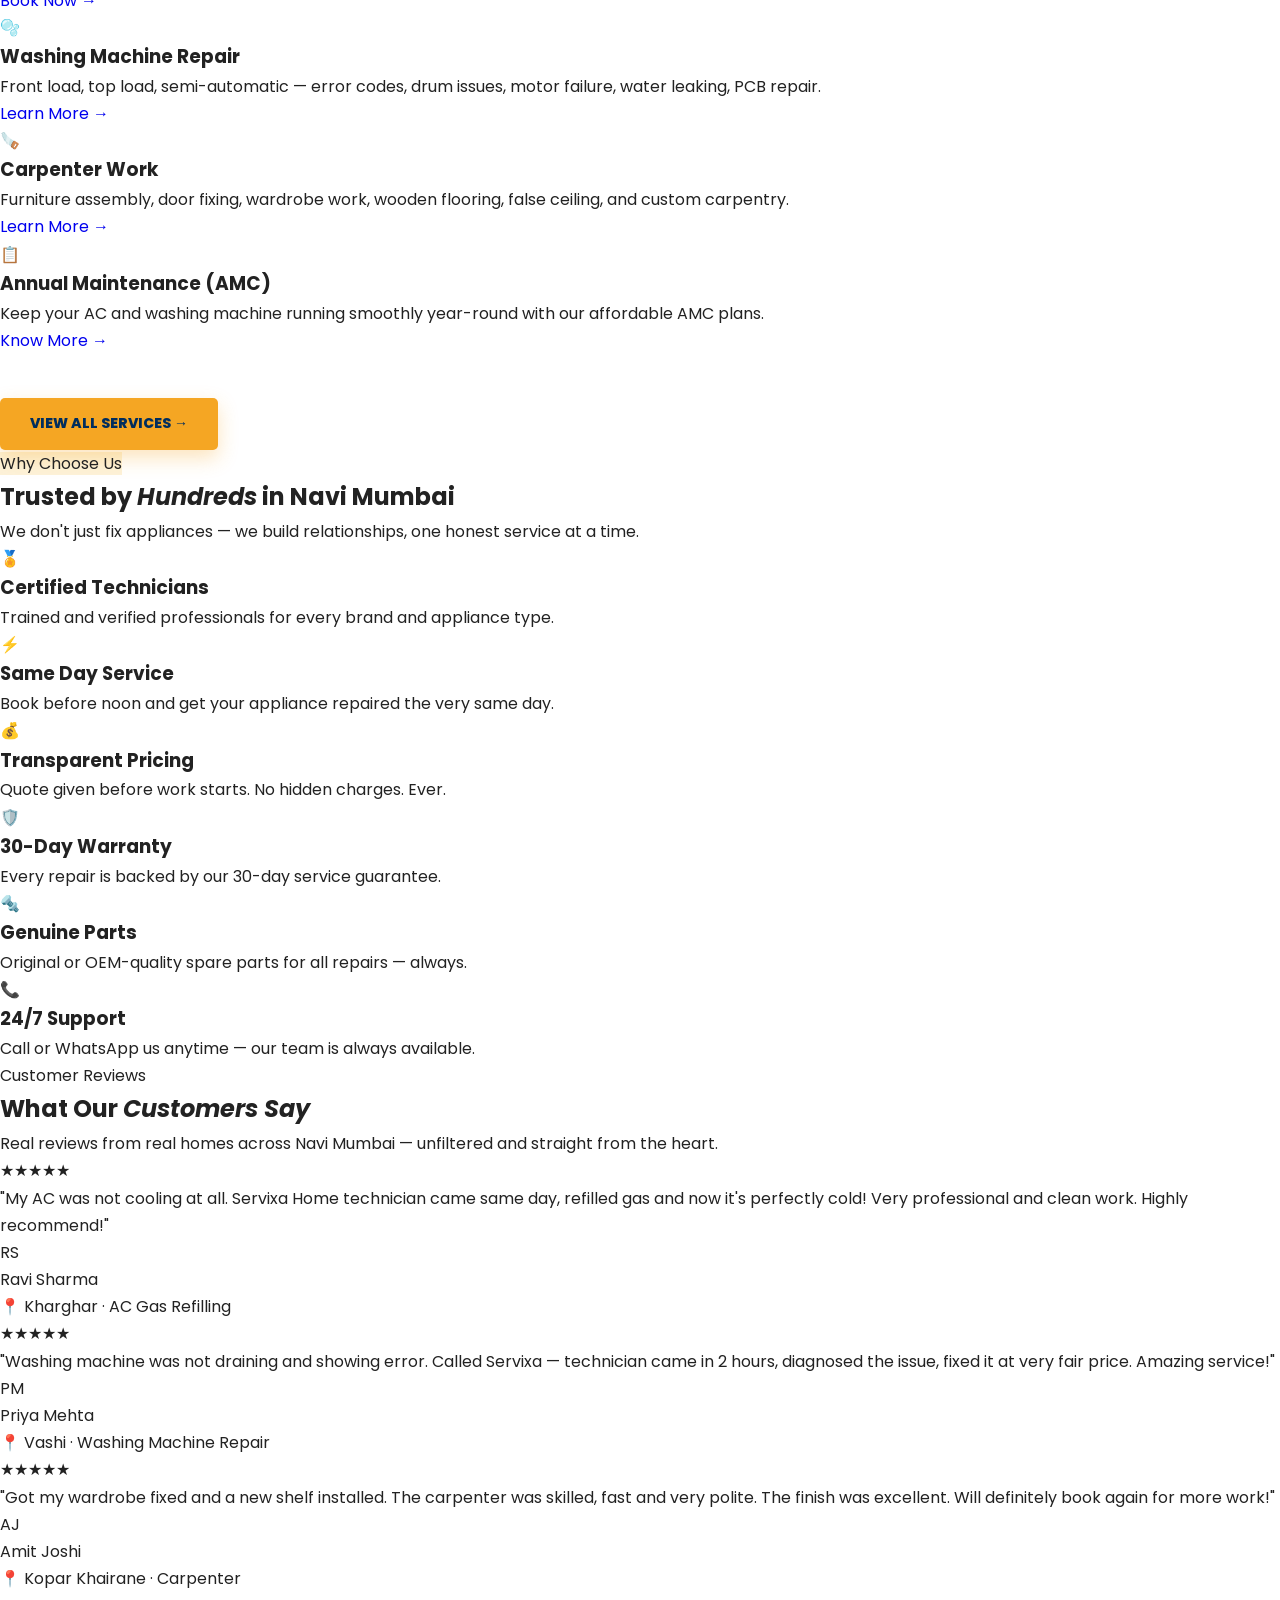
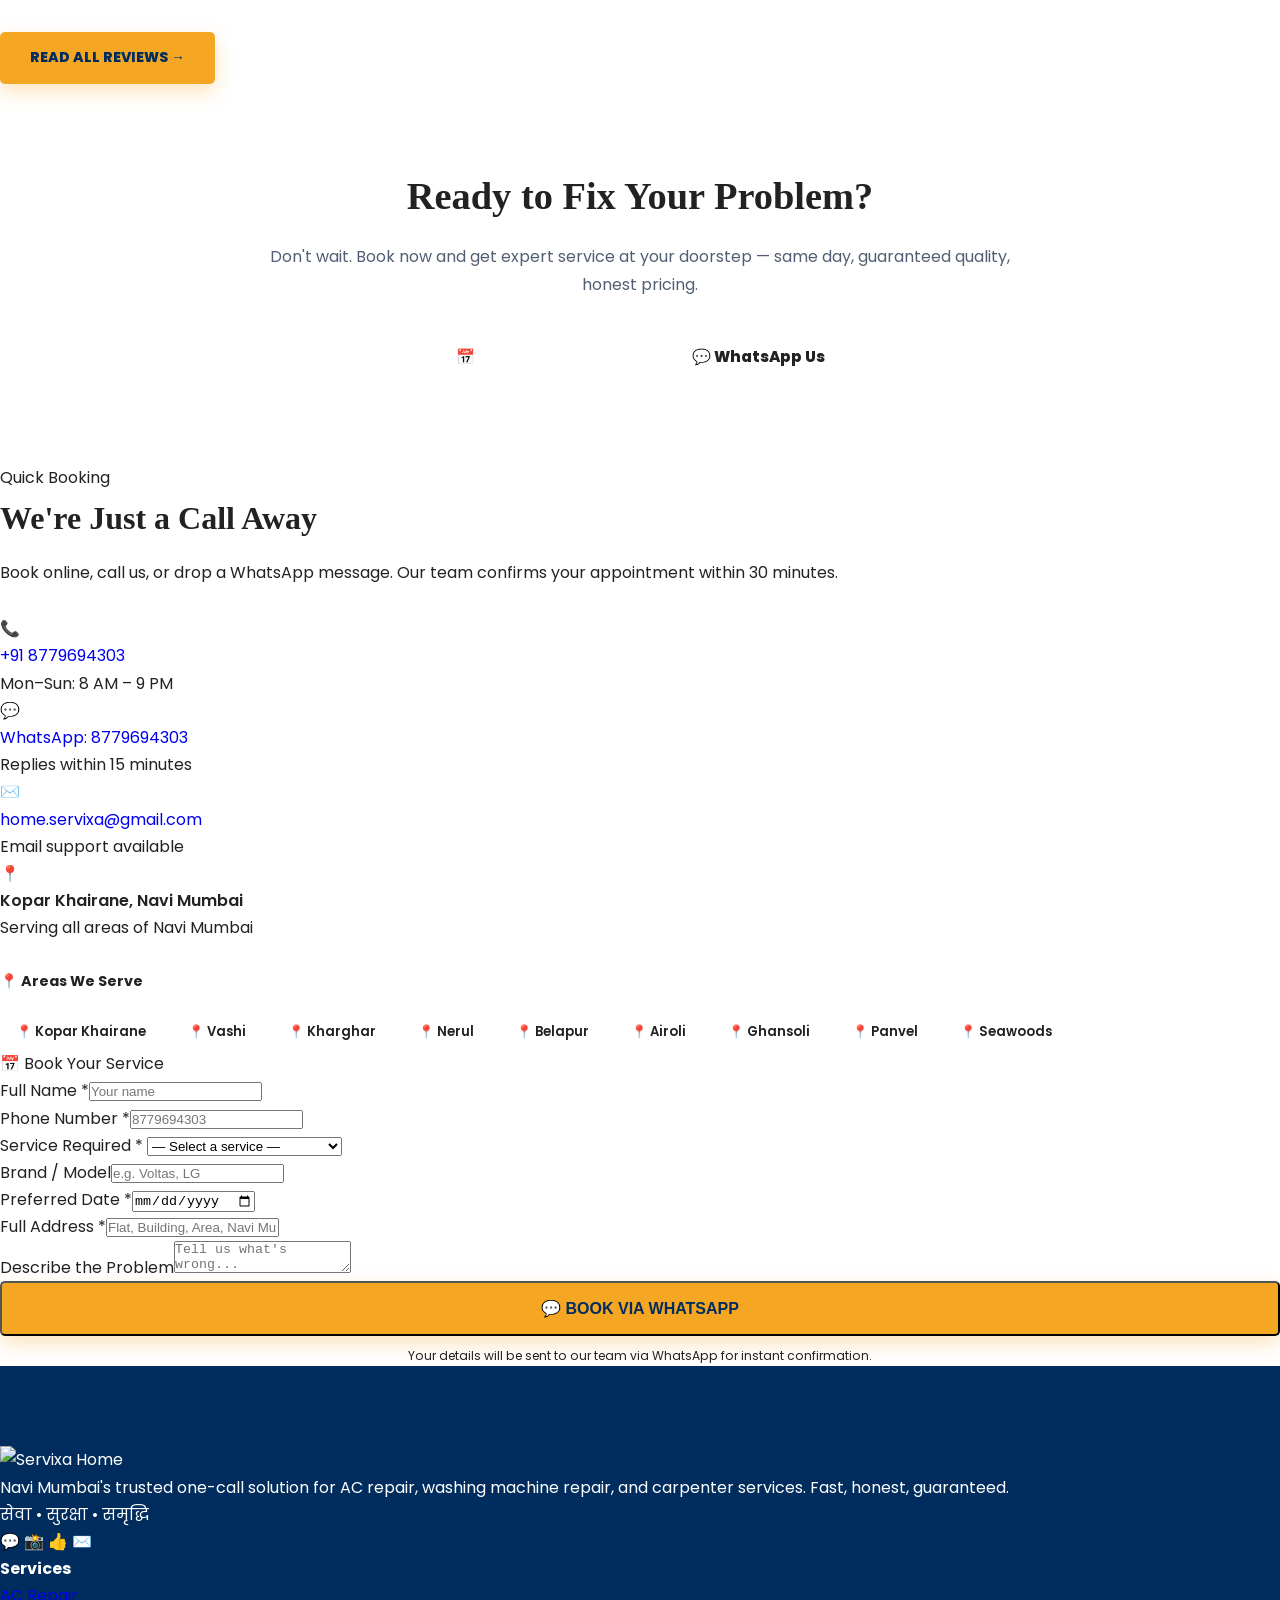
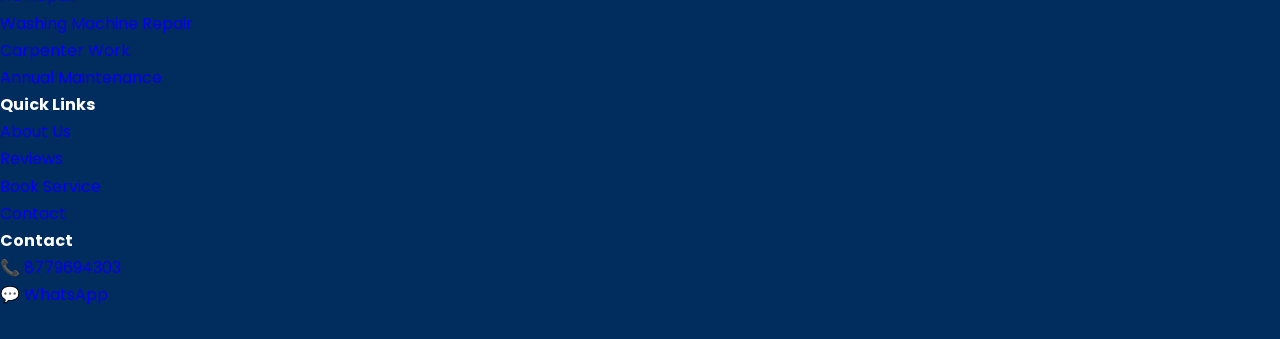
==== commit d3604beb: "Update index.html" ====
--- a/index.html
+++ b/index.html
@@ -1,164 +1,423 @@
 <!DOCTYPE html>
-<html lang="hi">
+<html lang="en">
 <head>
-    <meta charset="UTF-8">
-    <meta name="viewport" content="width=device-width, initial-scale=1.0">
-    
-    <title>Servixa Home | Best Home Services in Navi Mumbai | AC, Plumbing & More</title>
-    <meta name="description" content="Servixa Home provides professional AC repair, washing machine service, plumbing, and electrical works in Kopar Khairane & Navi Mumbai. One Call Solution for all home needs.">
-    <meta name="keywords" content="AC Repair Navi Mumbai, Home Services Kopar Khairane, Washing Machine Repair, Plumber in Navi Mumbai, Servixa Home">
-    <meta name="author" content="Servixa Home">
-    
-    <link rel="stylesheet" href="style.css">
-    <link rel="stylesheet" href="https://cdnjs.cloudflare.com/ajax/libs/font-awesome/6.4.0/css/all.min.css">
-    <link href="https://fonts.googleapis.com/css2?family=Montserrat:wght@800;900&family=Poppins:wght@300;400;600;700&display=swap" rel="stylesheet">
+  <meta charset="UTF-8" />
+  <meta name="viewport" content="width=device-width, initial-scale=1.0" />
+  <title>Servixa Home – One Call Solution for All Home Services | Navi Mumbai</title>
+  <meta name="description" content="AC Repair, Washing Machine Repair, Carpenter services in Navi Mumbai. Expert technicians, same day service, 30-day warranty. Call 8779694303." />
+  <meta name="keywords" content="AC repair Navi Mumbai, washing machine repair, carpenter, Kopar Khairane, Servixa Home" />
+  <link rel="icon" type="image/png" href="Logo.png" />
+  <link rel="stylesheet" href="style.css" />
+  <style>
+    /* HERO TICKER */
+    .ticker-wrap { overflow: hidden; background: var(--gold); padding: 10px 0; }
+    .ticker { display: flex; gap: 0; animation: ticker 28s linear infinite; white-space: nowrap; }
+    .ticker span { padding: 0 32px; font-size: 0.8rem; font-weight: 700; color: var(--navy); letter-spacing: 0.05em; }
+    .ticker span::before { content: '★ '; }
+    @keyframes ticker { from{transform:translateX(0)} to{transform:translateX(-50%)} }
+
+    /* SERVICES NAV TABS */
+    .srv-tabs { display: flex; gap: 10px; flex-wrap: wrap; margin-bottom: 40px; }
+    .srv-tab { padding: 9px 22px; border-radius: 50px; border: 1.5px solid var(--border); background: transparent; color: var(--muted); font-family: 'Plus Jakarta Sans', sans-serif; font-size: 0.85rem; font-weight: 600; cursor: pointer; transition: var(--t); }
+    .srv-tab.on, .srv-tab:hover { background: var(--navy); color: white; border-color: var(--navy); }
+
+    /* CTA STRIP */
+    .cta-strip { background: linear-gradient(135deg, var(--gold-dark), var(--gold) 60%, var(--gold-light)); padding: 80px 28px; }
+    .cta-inner { max-width: 780px; margin: 0 auto; text-align: center; }
+    .cta-inner h2 { font-family: 'Cormorant Garamond', serif; font-size: clamp(1.9rem,3vw,2.6rem); font-weight: 800; color: var(--navy); margin-bottom: 14px; }
+    .cta-inner p { color: rgba(7,26,56,0.7); margin-bottom: 32px; font-size: 1rem; line-height: 1.7; }
+    .cta-btns { display: flex; gap: 14px; justify-content: center; flex-wrap: wrap; }
+    .cta-btn-dark { background: var(--navy); color: white; padding: 14px 30px; border-radius: 12px; font-weight: 800; font-size: 0.95rem; display: inline-flex; align-items: center; gap: 8px; transition: var(--t); }
+    .cta-btn-dark:hover { background: #061628; transform: translateY(-2px); }
+    .cta-btn-wh { background: white; color: var(--navy); padding: 14px 30px; border-radius: 12px; font-weight: 800; font-size: 0.95rem; display: inline-flex; align-items: center; gap: 8px; transition: var(--t); }
+    .cta-btn-wh:hover { transform: translateY(-2px); box-shadow: 0 8px 24px rgba(0,0,0,0.15); }
+
+    /* AREA CHIPS */
+    .area-chips { display: flex; flex-wrap: wrap; gap: 10px; margin-top: 20px; }
+    .a-chip { background: white; border: 1px solid var(--border); padding: 7px 16px; border-radius: 8px; font-size: 0.82rem; font-weight: 600; color: var(--navy); display: flex; align-items: center; gap: 5px; transition: var(--t); }
+    .a-chip:hover { background: var(--navy); color: white; }
+  </style>
 </head>
 <body>
 
-    <header>
-        <div class="container nav-flex">
-            <a href="index.html" class="logo-box">
-                <img src="Logo.png" alt="Servixa Home Logo - Best Home Services">
-                <div class="brand-name">SERVIX<span class="wrench-x"><i class="fas fa-wrench"></i></span>A <span style="font-size: 14px; display: block; border-top: 2px solid var(--primary); letter-spacing: 4px;">HOME</span></div>
-            </a>
-            <nav>
-                <ul class="nav-links">
-                    <li><a href="index.html">Home</a></li>
-                    <li><a href="services.html">Services</a></li>
-                    <li><a href="about.html">About Us</a></li>
-                    <li><a href="ac-repair.html">AC Repair</a></li>
-                    <li><a href="contact.html">Contact</a></li>
-                </ul>
-            </nav>
-            <div class="header-cta">
-                <a href="tel:8779694303" class="btn-gold"><i class="fas fa-phone-alt"></i> 8779694303</a>
-            </div>
-        </div>
-    </header>
-
-    <section class="hero">
-        <div class="container hero-wrapper">
-            <div class="hero-content">
-                <h1 class="hero-title">ONE CALL SOLUTION FOR <br><span>ALL HOME SERVICES</span></h1>
-                <p>Ab har ghar ki samasya hogi khatam! Servixa Home laya hai expert technicians aapke doorstep par Navi Mumbai mein.</p>
-                <div class="hero-btns">
-                    <a href="tel:8779694303" class="btn-gold large">Instant Booking</a>
-                    <a href="https://wa.me/918779694303" class="btn-outline">WhatsApp Now</a>
-                </div>
-            </div>
-        </div>
-    </section>
-
-    <section class="trust-bar">
-        <div class="container stats-flex">
-            <div class="stat-item"><i class="fas fa-check-circle"></i> 100% Satisfaction</div>
-            <div class="stat-item"><i class="fas fa-user-shield"></i> Verified Experts</div>
-            <div class="stat-item"><i class="fas fa-tools"></i> Genuine Spare Parts</div>
-            <div class="stat-item"><i class="fas fa-clock"></i> 60 Min Arrival</div>
-        </div>
-    </section>
-
-    <section id="services" class="section-padding">
-        <div class="container">
-            <div class="section-head">
-                <span class="sub-title">Expert Solutions</span>
-                <h2>Our Professional Services</h2>
-                <div class="line"></div>
-            </div>
-            
-            <div class="services-grid">
-                <div class="service-card">
-                    <div class="s-icon"><i class="fas fa-snowflake"></i></div>
-                    <h3>AC Repair & Service</h3>
-                    <p>Split & Window AC installation, gas charging, and deep filter cleaning.</p>
-                    <a href="ac-repair.html" class="read-more">Learn More <i class="fas fa-arrow-right"></i></a>
-                </div>
-                <div class="service-card">
-                    <div class="s-icon"><i class="fas fa-sync-alt"></i></div>
-                    <h3>Washing Machine</h3>
-                    <p>Expert repair for Top load, Front load & Semi-automatic machines.</p>
-                    <a href="washing-machine.html" class="read-more">Learn More <i class="fas fa-arrow-right"></i></a>
-                </div>
-                <div class="service-card">
-                    <div class="s-icon"><i class="fas fa-hammer"></i></div>
-                    <h3>Carpenter Service</h3>
-                    <p>Furniture repair, modular kitchen setup, and door lock installations.</p>
-                    <a href="carpenter.html" class="read-more">Learn More <i class="fas fa-arrow-right"></i></a>
-                </div>
-                <div class="service-card">
-                    <div class="s-icon"><i class="fas fa-faucet"></i></div>
-                    <h3>Plumbing Work</h3>
-                    <p>Fixing leakages, new tap fittings, and water tank cleaning services.</p>
-                    <a href="plumbing.html" class="read-more">Learn More <i class="fas fa-arrow-right"></i></a>
-                </div>
-                <div class="service-card">
-                    <div class="s-icon"><i class="fas fa-bolt"></i></div>
-                    <h3>Electrician</h3>
-                    <p>Complete house wiring, short circuit fixes, and appliance setup.</p>
-                    <a href="electrician.html" class="read-more">Learn More <i class="fas fa-arrow-right"></i></a>
-                </div>
-                <div class="service-card">
-                    <div class="s-icon"><i class="fas fa-microchip"></i></div>
-                    <h3>Other Appliances</h3>
-                    <p>Micro-oven, Refrigerator, and Geyser repair at best prices.</p>
-                    <a href="services.html" class="read-more">Learn More <i class="fas fa-arrow-right"></i></a>
-                </div>
-            </div>
-        </div>
-    </section>
-
-    <section class="about-detail section-padding">
-        <div class="container flex-about">
-            <div class="about-text">
-                <h2>Servixa Home - Your Trusted Partner in Navi Mumbai</h2>
-                <p>Kya aap Navi Mumbai mein ek bharosemand technician dhund rahe hain? Servixa Home aapki sabhi home maintenance problems ka ek akela solution hai. Hum Kopar Khairane, Vashi, Ghansoli, aur Airoli jaise sabhi areas mein apni services dete hain.</p>
-                <p>Hamare technicians background-checked hain aur 100% genuine parts ka istemal karte hain taaki aapka machine chale saalo saal.</p>
-                <ul class="check-list">
-                    <li><i class="fas fa-check"></i> 30 Days Service Warranty</li>
-                    <li><i class="fas fa-check"></i> Affordable & Transparent Pricing</li>
-                    <li><i class="fas fa-check"></i> 24/7 Customer Support</li>
-                </ul>
-            </div>
-            <div class="about-image">
-                <img src="Logo.png" alt="Servixa Home Service Expertise" class="floating">
-            </div>
-        </div>
-    </section>
-
-    <section class="faq-section section-padding">
-        <div class="container">
-            <h2 class="text-center">Frequently Asked Questions</h2>
-            <div class="faq-grid">
-                <div class="faq-item">
-                    <h4>Q: Servixa Home ki services Navi Mumbai mein kahan kahan hain?</h4>
-                    <p>A: Hum Kopar Khairane, Vashi, Ghansoli, Sanpada aur poore Navi Mumbai mein service dete hain.</p>
-                </div>
-                <div class="faq-item">
-                    <h4>Q: Kya aap repair ke baad guarantee dete hain?</h4>
-                    <p>A: Haan, hum har repair par 30-day ki service warranty dete hain.</p>
-                </div>
-            </div>
-        </div>
-    </section>
-
-    <footer>
-        <div class="container">
-            <div class="footer-grid">
-                <div class="footer-col">
-                    <div class="brand-name white">SERVIX<span>X</span>A HOME</div>
-                    <p>One Call Solution for All Home Services.</p>
-                </div>
-                <div class="footer-col">
-                    <h4>Location</h4>
-                    <p>Kopar Khairane, Navi Mumbai, Maharashtra</p>
-                    <p>Email: support@servixahome.online</p>
-                </div>
-            </div>
-            <div class="tagline-hindi">सेवा • सुरक्षा • समृद्धि</div>
-            <p class="copy-text">&copy; 2026 Servixa Home. All Rights Reserved. | <a href="sitemap.xml" style="color:var(--accent);">Sitemap</a></p>
-        </div>
-    </footer>
-
-    <script src="script.js"></script>
-</body>
-</html>
+<!-- ANNOUNCEMENT TICKER -->
+<div class="ticker-wrap">
+  <div class="ticker">
+    <span>Same Day Service Available</span>
+    <span>AC Repair &amp; Gas Refilling</span>
+    <span>Washing Machine Repair</span>
+    <span>Carpenter Services</span>
+    <span>30-Day Service Warranty</span>
+    <span>Call: 8779694303</span>
+    <span>Covering All Navi Mumbai</span>
+    <span>Same Day Service Available</span>
+    <span>AC Repair &amp; Gas Refilling</span>
+    <span>Washing Machine Repair</span>
+    <span>Carpenter Services</span>
+    <span>30-Day Service Warranty</span>
+    <span>Call: 8779694303</span>
+    <span>Covering All Navi Mumbai</span>
+  </div>
+</div>
+
+<!-- NAVBAR -->
+<nav class="navbar">
+  <div class="nav-wrap">
+    <a href="index.html" class="nav-logo">
+      <img src="Logo.png" alt="Servixa Home Logo" />
+      <div class="nav-brand">
+        <span class="name">SERVI<em>X</em>A HOME</span>
+        <span class="sub">सेवा • सुरक्षा • समृद्धि</span>
+      </div>
+    </a>
+    <ul class="nav-menu">
+      <li><a href="index.html" class="active">Home</a></li>
+      <li><a href="services.html">Services</a></li>
+      <li><a href="carpenter.html">Carpenter</a></li>
+      <li><a href="about.html">About</a></li>
+      <li><a href="reviews.html">Reviews</a></li>
+      <li><a href="contact.html">Contact</a></li>
+      <li><a href="booking.html" class="nav-cta-btn">Book Now</a></li>
+    </ul>
+    <button class="burger" aria-label="Menu">
+      <span></span><span></span><span></span>
+    </button>
+  </div>
+</nav>
+
+<!-- HERO -->
+<section class="hero">
+  <div class="hero-particles">
+    <span></span><span></span><span></span>
+  </div>
+  <div class="hero-grid"></div>
+  <div class="hero-inner">
+    <div class="hero-left">
+      <div class="hero-pill">
+        <span class="blink"></span>
+        Navi Mumbai's #1 Home Service
+      </div>
+      <h1 class="hero-h1">
+        One Call Solution<br>for All
+        <em class="gold"><span id="typer">Home Services</span></em>
+      </h1>
+      <p class="hero-tagline">
+        Expert AC Repair, Washing Machine Repair &amp; Carpenter services at your doorstep. Fast, affordable, and guaranteed.
+      </p>
+      <p class="hero-hindi">सेवा • सुरक्षा • समृद्धि</p>
+      <div class="hero-btns">
+        <a href="booking.html" class="btn-gold">📅 Book a Service</a>
+        <a href="tel:+918779694303" class="btn-outline">📞 8779694303</a>
+      </div>
+      <div class="hero-stats">
+        <div class="stat">
+          <div class="stat-n ctr" data-to="500" data-suf="+">0+</div>
+          <div class="stat-l">Happy Customers</div>
+        </div>
+        <div class="stat">
+          <div class="stat-n ctr" data-to="5" data-suf="+">0+</div>
+          <div class="stat-l">Years Experience</div>
+        </div>
+        <div class="stat">
+          <div class="stat-n ctr" data-to="98" data-suf="%">0%</div>
+          <div class="stat-l">Satisfaction Rate</div>
+        </div>
+        <div class="stat">
+          <div class="stat-n">24/7</div>
+          <div class="stat-l">Support</div>
+        </div>
+      </div>
+    </div>
+    <div class="hero-right">
+      <div class="hcard">
+        <div class="hcard-icon">❄️</div>
+        <h3>AC Repair &amp; Service</h3>
+        <p>Gas refilling, deep cleaning, PCB repair — all AC brands covered same day.</p>
+      </div>
+      <div class="hcard-row">
+        <div class="hcard">
+          <div class="hcard-icon">🫧</div>
+          <h3>Washing Machine</h3>
+          <p>Front load, top load, semi-auto — all faults fixed.</p>
+        </div>
+        <div class="hcard">
+          <div class="hcard-icon">🪚</div>
+          <h3>Carpenter</h3>
+          <p>Furniture, doors, wardrobes — expert carpenter work.</p>
+        </div>
+      </div>
+      <div class="hcard">
+        <div class="hcard-icon">🛡️</div>
+        <h3>30-Day Service Warranty</h3>
+        <p>Every repair backed by our service guarantee — zero stress for you.</p>
+      </div>
+    </div>
+  </div>
+</section>
+
+<!-- SERVICES -->
+<section class="section" id="services">
+  <div class="wrap">
+    <div class="sec-head center">
+      <span class="sec-tag">Our Services</span>
+      <h2 class="sec-h2">What We <em>Fix &amp; Build</em></h2>
+      <p class="sec-p">From urgent appliance repairs to quality carpenter work — we do it all, at your doorstep, with a smile.</p>
+    </div>
+    <div class="grid-services">
+      <div class="s-card reveal d1">
+        <div class="s-icon">❄️</div>
+        <h3>AC Repair &amp; Service</h3>
+        <p>Not cooling? Leaking water? Noisy? We fix all AC problems — all brands, split &amp; window AC. Gas refilling, coil cleaning, PCB repair.</p>
+        <a href="ac-repair.html" class="s-link">Learn More →</a>
+      </div>
+      <div class="s-card reveal d2">
+        <div class="s-icon">🌬️</div>
+        <h3>AC Gas Refilling</h3>
+        <p>R22, R32, R410A gas refilling with proper charging and mandatory leak test. Your AC will cool like new again.</p>
+        <a href="booking.html" class="s-link">Book Now →</a>
+      </div>
+      <div class="s-card reveal d3">
+        <div class="s-icon">🧹</div>
+        <h3>AC Deep Cleaning</h3>
+        <p>Jet wash service — indoor &amp; outdoor unit. Removes dust, mold, bacteria. Improves cooling efficiency up to 30%.</p>
+        <a href="booking.html" class="s-link">Book Now →</a>
+      </div>
+      <div class="s-card reveal d4">
+        <div class="s-icon">🫧</div>
+        <h3>Washing Machine Repair</h3>
+        <p>Front load, top load, semi-automatic — error codes, drum issues, motor failure, water leaking, PCB repair.</p>
+        <a href="washing-machine.html" class="s-link">Learn More →</a>
+      </div>
+      <div class="s-card reveal d5">
+        <div class="s-icon">🪚</div>
+        <h3>Carpenter Work</h3>
+        <p>Furniture assembly, door fixing, wardrobe work, wooden flooring, false ceiling, and custom carpentry.</p>
+        <a href="carpenter.html" class="s-link">Learn More →</a>
+      </div>
+      <div class="s-card reveal d6">
+        <div class="s-icon">📋</div>
+        <h3>Annual Maintenance (AMC)</h3>
+        <p>Keep your AC and washing machine running smoothly year-round with our affordable AMC plans.</p>
+        <a href="services.html" class="s-link">Know More →</a>
+      </div>
+    </div>
+    <div class="center" style="margin-top:44px;">
+      <a href="services.html" class="btn-gold">View All Services →</a>
+    </div>
+  </div>
+</section>
+
+<!-- WHY US -->
+<section class="section why-bg">
+  <div class="wrap">
+    <div class="sec-head center">
+      <span class="sec-tag" style="background:rgba(240,165,0,0.15);color:var(--gold);">Why Choose Us</span>
+      <h2 class="sec-h2 txt-w">Trusted by <em style="color:var(--gold);">Hundreds</em> in Navi Mumbai</h2>
+      <p class="sec-p txt-mw">We don't just fix appliances — we build relationships, one honest service at a time.</p>
+    </div>
+    <div class="feats">
+      <div class="feat reveal d1">
+        <div class="feat-ico">🏅</div>
+        <h3>Certified Technicians</h3>
+        <p>Trained and verified professionals for every brand and appliance type.</p>
+      </div>
+      <div class="feat reveal d2">
+        <div class="feat-ico">⚡</div>
+        <h3>Same Day Service</h3>
+        <p>Book before noon and get your appliance repaired the very same day.</p>
+      </div>
+      <div class="feat reveal d3">
+        <div class="feat-ico">💰</div>
+        <h3>Transparent Pricing</h3>
+        <p>Quote given before work starts. No hidden charges. Ever.</p>
+      </div>
+      <div class="feat reveal d4">
+        <div class="feat-ico">🛡️</div>
+        <h3>30-Day Warranty</h3>
+        <p>Every repair is backed by our 30-day service guarantee.</p>
+      </div>
+      <div class="feat reveal d5">
+        <div class="feat-ico">🔩</div>
+        <h3>Genuine Parts</h3>
+        <p>Original or OEM-quality spare parts for all repairs — always.</p>
+      </div>
+      <div class="feat reveal d6">
+        <div class="feat-ico">📞</div>
+        <h3>24/7 Support</h3>
+        <p>Call or WhatsApp us anytime — our team is always available.</p>
+      </div>
+    </div>
+  </div>
+</section>
+
+<!-- REVIEWS PREVIEW -->
+<section class="section bg-off">
+  <div class="wrap">
+    <div class="sec-head center">
+      <span class="sec-tag">Customer Reviews</span>
+      <h2 class="sec-h2">What Our <em>Customers Say</em></h2>
+      <p class="sec-p">Real reviews from real homes across Navi Mumbai — unfiltered and straight from the heart.</p>
+    </div>
+    <div class="grid-reviews">
+      <div class="r-card reveal d1">
+        <div class="r-stars">★★★★★</div>
+        <p class="r-text">"My AC was not cooling at all. Servixa Home technician came same day, refilled gas and now it's perfectly cold! Very professional and clean work. Highly recommend!"</p>
+        <div class="r-auth">
+          <div class="r-av">RS</div>
+          <div><div class="r-name">Ravi Sharma</div><div class="r-loc">📍 Kharghar · AC Gas Refilling</div></div>
+        </div>
+      </div>
+      <div class="r-card reveal d2">
+        <div class="r-stars">★★★★★</div>
+        <p class="r-text">"Washing machine was not draining and showing error. Called Servixa — technician came in 2 hours, diagnosed the issue, fixed it at very fair price. Amazing service!"</p>
+        <div class="r-auth">
+          <div class="r-av">PM</div>
+          <div><div class="r-name">Priya Mehta</div><div class="r-loc">📍 Vashi · Washing Machine Repair</div></div>
+        </div>
+      </div>
+      <div class="r-card reveal d3">
+        <div class="r-stars">★★★★★</div>
+        <p class="r-text">"Got my wardrobe fixed and a new shelf installed. The carpenter was skilled, fast and very polite. The finish was excellent. Will definitely book again for more work!"</p>
+        <div class="r-auth">
+          <div class="r-av">AJ</div>
+          <div><div class="r-name">Amit Joshi</div><div class="r-loc">📍 Kopar Khairane · Carpenter</div></div>
+        </div>
+      </div>
+    </div>
+    <div class="center" style="margin-top:40px;">
+      <a href="reviews.html" class="btn-gold">Read All Reviews →</a>
+    </div>
+  </div>
+</section>
+
+<!-- CTA STRIP -->
+<div class="cta-strip">
+  <div class="cta-inner reveal">
+    <h2>Ready to Fix Your Problem?</h2>
+    <p>Don't wait. Book now and get expert service at your doorstep — same day, guaranteed quality, honest pricing.</p>
+    <div class="cta-btns">
+      <a href="booking.html" class="cta-btn-dark">📅 Book Online Now</a>
+      <a href="https://wa.me/918779694303" target="_blank" class="cta-btn-wh">💬 WhatsApp Us</a>
+    </div>
+  </div>
+</div>
+
+<!-- QUICK BOOKING -->
+<section class="section">
+  <div class="wrap">
+    <div class="book-grid">
+      <div class="reveal-left">
+        <span class="sec-tag">Quick Booking</span>
+        <h2 style="font-family:'Cormorant Garamond',serif;font-size:2rem;font-weight:800;color:var(--navy);margin-bottom:14px;">We're Just a <em style="color:var(--gold-dark);font-style:normal;">Call Away</em></h2>
+        <p style="color:var(--muted);line-height:1.75;margin-bottom:28px;">Book online, call us, or drop a WhatsApp message. Our team confirms your appointment within 30 minutes.</p>
+        <div class="c-list">
+          <div class="c-item">
+            <div class="c-ico">📞</div>
+            <div><a href="tel:+918779694303">+91 8779694303</a><div><span>Mon–Sun: 8 AM – 9 PM</span></div></div>
+          </div>
+          <div class="c-item">
+            <div class="c-ico">💬</div>
+            <div><a href="https://wa.me/918779694303" target="_blank">WhatsApp: 8779694303</a><div><span>Replies within 15 minutes</span></div></div>
+          </div>
+          <div class="c-item">
+            <div class="c-ico">✉️</div>
+            <div><a href="mailto:home.servixa@gmail.com">home.servixa@gmail.com</a><div><span>Email support available</span></div></div>
+          </div>
+          <div class="c-item">
+            <div class="c-ico">📍</div>
+            <div><span style="font-weight:600;color:var(--navy);">Kopar Khairane, Navi Mumbai</span><div><span>Serving all areas of Navi Mumbai</span></div></div>
+          </div>
+        </div>
+
+        <div style="margin-top:28px;">
+          <h4 style="font-weight:700;color:var(--navy);margin-bottom:12px;font-size:0.9rem;">📍 Areas We Serve</h4>
+          <div class="area-chips">
+            <div class="a-chip">📍 Kopar Khairane</div>
+            <div class="a-chip">📍 Vashi</div>
+            <div class="a-chip">📍 Kharghar</div>
+            <div class="a-chip">📍 Nerul</div>
+            <div class="a-chip">📍 Belapur</div>
+            <div class="a-chip">📍 Airoli</div>
+            <div class="a-chip">📍 Ghansoli</div>
+            <div class="a-chip">📍 Panvel</div>
+            <div class="a-chip">📍 Seawoods</div>
+          </div>
+        </div>
+      </div>
+
+      <div class="b-form reveal-right">
+        <div class="b-form-title">📅 Book Your Service</div>
+        <div id="formAlert" class="alert"></div>
+        <form id="bookForm">
+          <div class="f-row">
+            <div class="fg"><label class="fl" for="fname">Full Name *</label><input id="fname" type="text" class="fi" placeholder="Your name" required /></div>
+            <div class="fg"><label class="fl" for="fphone">Phone Number *</label><input id="fphone" type="tel" class="fi" placeholder="8779694303" required /></div>
+          </div>
+          <div class="fg">
+            <label class="fl" for="fservice">Service Required *</label>
+            <select id="fservice" class="fs" required>
+              <option value="">— Select a service —</option>
+              <option>AC Repair</option>
+              <option>AC Gas Refilling</option>
+              <option>AC Deep Cleaning</option>
+              <option>AC Installation</option>
+              <option>Washing Machine Repair</option>
+              <option>Washing Machine Installation</option>
+              <option>Carpenter Work</option>
+              <option>Annual Maintenance (AMC)</option>
+              <option>Other</option>
+            </select>
+          </div>
+          <div class="f-row">
+            <div class="fg"><label class="fl" for="fbrand">Brand / Model</label><input id="fbrand" type="text" class="fi" placeholder="e.g. Voltas, LG" /></div>
+            <div class="fg"><label class="fl" for="fdate">Preferred Date *</label><input id="fdate" type="date" class="fi" required /></div>
+          </div>
+          <div class="fg"><label class="fl" for="faddress">Full Address *</label><input id="faddress" type="text" class="fi" placeholder="Flat, Building, Area, Navi Mumbai" required /></div>
+          <div class="fg"><label class="fl" for="fproblem">Describe the Problem</label><textarea id="fproblem" class="ft" placeholder="Tell us what's wrong..."></textarea></div>
+          <button type="submit" class="btn-gold submit-btn" style="width:100%;justify-content:center;font-size:1rem;padding:16px;">💬 Book via WhatsApp</button>
+          <p style="text-align:center;font-size:0.76rem;color:var(--muted);margin-top:10px;">Your details will be sent to our team via WhatsApp for instant confirmation.</p>
+        </form>
+      </div>
+    </div>
+  </div>
+</section>
+
+<!-- FOOTER -->
+<footer>
+  <div class="foot-inner">
+    <div class="foot-grid">
+      <div class="foot-brand">
+        <img src="Logo.png" alt="Servixa Home" />
+        <p>Navi Mumbai's trusted one-call solution for AC repair, washing machine repair, and carpenter services. Fast, honest, guaranteed.</p>
+        <p class="foot-hindi">सेवा • सुरक्षा • समृद्धि</p>
+        <div class="socials">
+          <a href="https://wa.me/918779694303" class="soc-btn" aria-label="WhatsApp">💬</a>
+          <a href="#" class="soc-btn" aria-label="Instagram">📸</a>
+          <a href="#" class="soc-btn" aria-label="Facebook">👍</a>
+          <a href="mailto:home.servixa@gmail.com" class="soc-btn" aria-label="Email">✉️</a>
+        </div>
+      </div>
+      <div class="foot-col">
+        <h4>Services</h4>
+        <ul>
+          <li><a href="ac-repair.html">AC Repair</a></li>
+          <li><a href="washing-machine.html">Washing Machine Repair</a></li>
+          <li><a href="carpenter.html">Carpenter Work</a></li>
+          <li><a href="services.html">Annual Maintenance</a></li>
+        </ul>
+      </div>
+      <div class="foot-col">
+        <h4>Quick Links</h4>
+        <ul>
+          <li><a href="about.html">About Us</a></li>
+          <li><a href="reviews.html">Reviews</a></li>
+          <li><a href="booking.html">Book Service</a></li>
+          <li><a href="contact.html">Contact</a></li>
+        </ul>
+      </div>
+      <div class="foot-col">
+        <h4>Contact</h4>
+        <ul>
+          <li><a href="tel:+918779694303">📞 8779694303</a></li>
+          <li><a href="https://wa.me/918779694303">💬 WhatsApp</a></li>
+          <li><a href="mailto:home.servixa@gmail.com">
--- a/style.css
+++ b/style.css
@@ -1,14 +1,192 @@
-/* ============ TERA PURA CSS (NO CUT) ============ */
+/* ================================================================
+  SERVIXA HOME - MASTER STYLESHEET (SEO & PERFORMANCE OPTIMIZED)
+  Theme: Navy Blue (#004289) & Wrench Gold (#f5a623)
+================================================================
+*/
+
+@import url('https://fonts.googleapis.com/css2?family=Montserrat:wght@700;800;900&family=Poppins:wght@300;400;500;600;700&display=swap');
 
 :root {
-  --gold: #C8962A;
-  --gold-light: #F0C040;
-  --navy: #0D2B6B;
-  --navy-dark: #071A45;
-  --navy-light: #1A3A8A;
-  --white: #FFFFFF;
-  --off-white: #F8F6F0;
-  --text-dark: #1a1a2e;
+    --primary: #004289;    /* Navy Blue from Logo */
+    --accent: #f5a623;     /* Wrench Gold from Logo */
+    --dark-blue: #002d5d;
+    --white: #ffffff;
+    --bg-light: #f4f8fb;
+    --text-dark: #222222;
+    --text-muted: #666666;
+    --transition: all 0.4s cubic-bezier(0.165, 0.84, 0.44, 1);
+    --shadow: 0 10px 30px rgba(0,0,0,0.08);
 }
 
-/* 👉 AAGE TERA PURA CODE SAME PASTE KARNA HAI */
+/* 1. Global Resets & Base */
+* { margin: 0; padding: 0; box-sizing: border-box; outline: none; }
+html { scroll-behavior: smooth; overflow-x: hidden; }
+body { font-family: 'Poppins', sans-serif; background-color: var(--white); color: var(--text-dark); line-height: 1.7; }
+
+.container { max-width: 1250px; margin: 0 auto; padding: 0 25px; }
+a { text-decoration: none; transition: var(--transition); }
+ul { list-style: none; }
+
+/* 2. SEO Header & Navigation */
+header { 
+    background: var(--white); height: 100px; display: flex; 
+    align-items: center; position: fixed; top: 0; width: 100%; 
+    z-index: 2000; box-shadow: var(--shadow); 
+    border-bottom: 4px solid var(--accent);
+}
+.nav-flex { display: flex; justify-content: space-between; align-items: center; width: 100%; }
+
+.logo-box { display: flex; align-items: center; gap: 15px; }
+.logo-box img { height: 75px; object-fit: contain; }
+.brand-name { 
+    font-family: 'Montserrat', sans-serif; font-size: 28px; 
+    font-weight: 900; color: var(--primary); letter-spacing: -1px; 
+    line-height: 1; text-transform: uppercase;
+}
+.brand-name span { color: var(--accent); }
+.brand-name.white { color: var(--white); }
+
+.nav-links { display: flex; gap: 25px; }
+.nav-links a { 
+    color: var(--primary); font-weight: 700; font-size: 13px; 
+    text-transform: uppercase; letter-spacing: 0.5px;
+}
+.nav-links a:hover { color: var(--accent); }
+
+/* 3. Buttons (Premium Style) */
+.btn-gold { 
+    background: var(--accent); color: var(--dark-blue); 
+    padding: 14px 30px; border-radius: 5px; font-weight: 800; 
+    text-transform: uppercase; display: inline-flex; align-items: center; gap: 8px;
+    font-size: 14px; box-shadow: 0 8px 20px rgba(245, 166, 35, 0.3);
+}
+.btn-gold:hover { transform: translateY(-3px); background: var(--primary); color: var(--white); }
+.btn-outline { 
+    border: 2px solid var(--white); color: var(--white); 
+    padding: 14px 30px; border-radius: 5px; font-weight: 800; text-transform: uppercase;
+}
+.btn-outline:hover { background: var(--white); color: var(--primary); }
+
+/* 4. Hero Section (SEO Optimized) */
+.hero { 
+    margin-top: 100px; height: 85vh; 
+    background: linear-gradient(rgba(0,66,137,0.85), rgba(0,45,93,0.75)), 
+                url('https://images.unsplash.com/photo-1621905251189-08b45d6a269e?q=80&w=2070');
+    background-size: cover; background-position: center;
+    display: flex; align-items: center; color: var(--white);
+}
+.hero-title { 
+    font-family: 'Montserrat', sans-serif; font-size: clamp(35px, 6vw, 65px); 
+    line-height: 1.1; margin-bottom: 20px; font-weight: 900;
+}
+.hero-title span { color: var(--accent); }
+.hero-content p { font-size: 18px; margin-bottom: 35px; max-width: 650px; opacity: 0.9; }
+.hero-btns { display: flex; gap: 15px; flex-wrap: wrap; }
+
+/* 5. Trust Bar (SEO Stats) */
+.trust-bar { background: var(--dark-blue); padding: 30px 0; color: var(--white); }
+.stats-flex { display: flex; justify-content: space-around; flex-wrap: wrap; gap: 20px; }
+.stat-item { display: flex; align-items: center; gap: 10px; font-weight: 600; font-size: 14px; text-transform: uppercase; }
+.stat-item i { color: var(--accent); font-size: 20px; }
+
+/* 6. Services Grid & Section Headings */
+.section-padding { padding: 100px 0; }
+.section-head { text-align: center; margin-bottom: 60px; }
+.sub-title { color: var(--accent); font-weight: 800; text-transform: uppercase; letter-spacing: 2px; font-size: 13px; }
+.section-head h2 { font-family: 'Montserrat', sans-serif; font-size: 38px; color: var(--primary); margin-top: 10px; text-transform: uppercase; }
+.line { width: 70px; height: 5px; background: var(--accent); margin: 15px auto; }
+
+.services-grid { display: grid; grid-template-columns: repeat(auto-fit, minmax(320px, 1fr)); gap: 30px; }
+.service-card { 
+    background: var(--bg-light); padding: 50px 40px; border-radius: 12px; 
+    transition: var(--transition); border: 1px solid #eee; position: relative; overflow: hidden;
+}
+.service-card:hover { transform: translateY(-10px); background: var(--white); box-shadow: var(--shadow); border-bottom: 5px solid var(--accent); }
+.s-icon i { font-size: 45px; color: var(--primary); margin-bottom: 25px; }
+.service-card h3 { font-family: 'Montserrat', sans-serif; margin-bottom: 15px; color: var(--dark-blue); }
+.read-more { color: var(--primary); font-weight: 700; font-size: 14px; display: flex; align-items: center; gap: 8px; margin-top: 20px; }
+
+/* 7. About Section (SEO Detail) */
+.flex-about { display: flex; align-items: center; gap: 50px; flex-wrap: wrap; }
+.about-text { flex: 1; min-width: 350px; }
+.about-text h2 { font-family: 'Montserrat', sans-serif; font-size: 32px; color: var(--primary); margin-bottom: 20px; }
+.about-image { flex: 1; min-width: 350px; text-align: center; }
+.about-image img { width: 100%; max-width: 450px; }
+.check-list { margin-top: 25px; }
+.check-list li { display: flex; align-items: center; gap: 10px; font-weight: 600; margin-bottom: 12px; color: var(--dark-blue); }
+.check-list i { color: var(--accent); }
+
+/* 8. FAQ Section */
+.faq-section { background: var(--bg-light); }
+.faq-grid { max-width: 800px; margin: 0 auto; }
+.faq-item { background: var(--white); padding: 25px; border-radius: 8px; margin-bottom: 20px; box-shadow: 0 4px 10px rgba(0,0,0,0.02); }
+.faq-item h4 { color: var(--primary); margin-bottom: 10px; font-weight: 700; }
+
+/* 9. Footer */
+footer { background: var(--dark-blue); color: var(--white); padding: 80px 0 30px; }
+.footer-grid { display: grid; grid-template-columns: repeat(auto-fit, minmax(250px, 1fr)); gap: 40px; margin-bottom: 50px; }
+.tagline-hindi { font-size: 32px; color: var(--accent); font-weight: 700; margin: 40px 0; text-align: center; letter-spacing: 2px; }
+.copy-text { text-align: center; opacity: 0.5; font-size: 13px; border-top: 1px solid rgba(255,255,255,0.1); padding-top: 30px; }
+
+/* 10. Animations */
+@keyframes floating { 0% { transform: translateY(0px); } 50% { transform: translateY(-15px); } 100% { transform: translateY(0px); } }
+.floating { animation: floating 4s ease-in-out infinite; }
+
+/* 11. Mobile Adjustments */
+@media (max-width: 768px) {
+    header { height: 85px; }
+    .nav-links { display: none; }
+    .brand-name { font-size: 22px; }
+    .hero-title { font-size: 40px; }
+}
+
+/* --- Optimized Logo Styling (Header) --- */
+.logo-box {
+    display: flex;
+    align-items: center;
+    gap: 12px; /* Logo image aur "SERVIXA" text ke beech gap */
+    text-decoration: none;
+    transition: var(--transition);
+}
+
+.logo-box img {
+    height: 70px; /* Logo image ki height adjust karein (desktop) */
+    width: auto;   /* Width automatically adjust hogi height ke hisaab se */
+    object-fit: contain; /* Image crop nahi hogi, safe rahegi */
+    display: block;
+}
+
+/* Custom Style for "Wrench X" in SERVIXA Text */
+.wrench-x {
+    color: var(--accent); /* Logo yellow color */
+    position: relative;
+    font-size: 26px; /* "SERVIXA" ke font size ke saath adjust karein */
+    margin-left: 2px;
+    margin-right: 3px;
+    display: inline-flex;
+    align-items: center;
+}
+
+/* Hover effect on logo area */
+.logo-box:hover img {
+    transform: scale(1.03); /* Thoda sa scale-up effect hover par */
+}
+
+/* Mobile Responsive Adjustments */
+@media (max-width: 768px) {
+    header {
+        height: 80px; /* Header chhota karein phone par */
+    }
+    
+    .logo-box img {
+        height: 55px; /* Logo chhota karein phone par */
+    }
+    
+    .brand-name {
+        font-size: 22px; /* Name chhota karein phone par */
+    }
+    
+    .wrench-x {
+        font-size: 18px; /* Wrench icon chhota karein phone par */
+    }
+}
